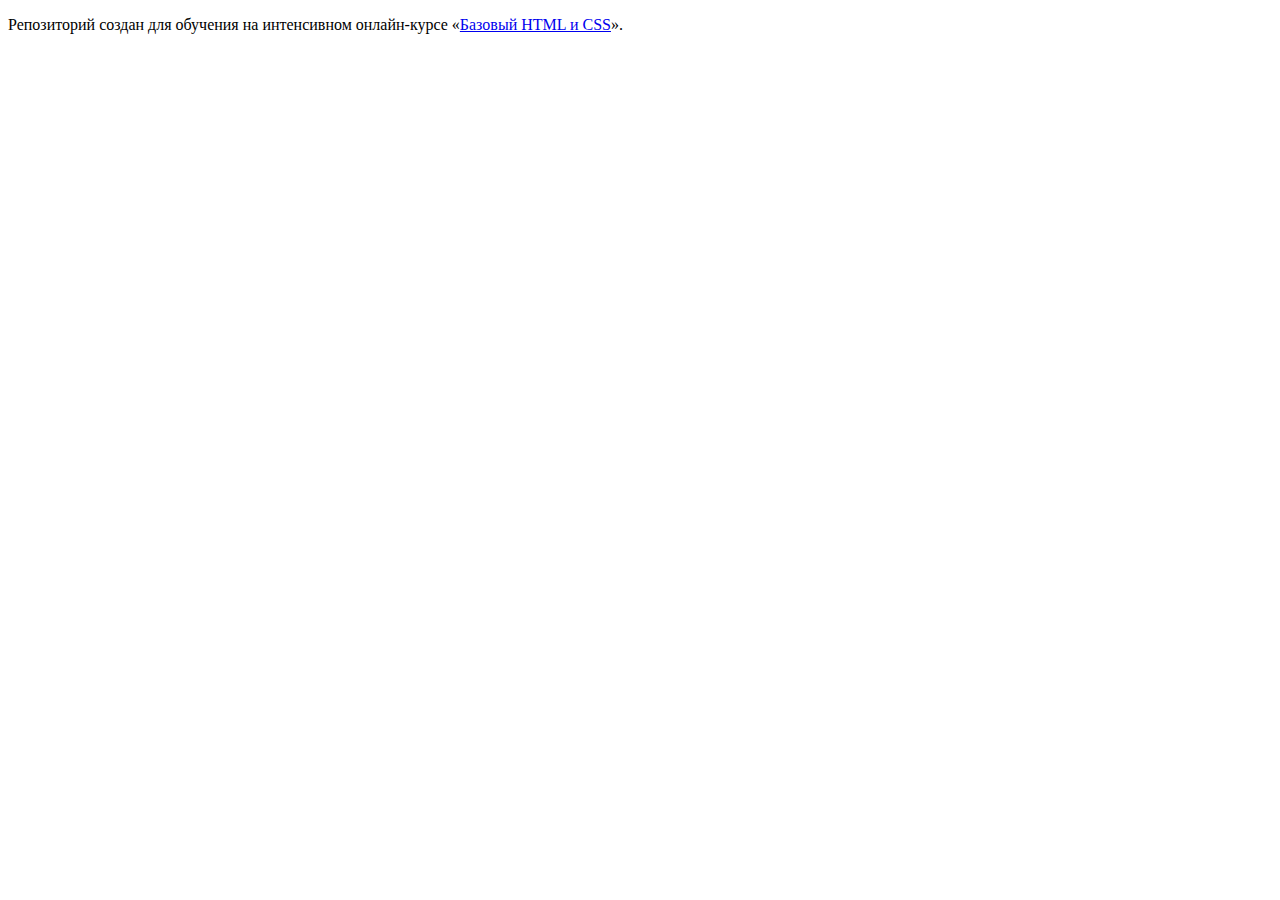
==== index.html @ aa2fd3ef ":hatching_chick:" ====
<!DOCTYPE html>
<html lang="ru">
  <head>
    <meta charset="utf-8">
    <title>HTML Academy: Глейси</title>
  </head>
  <body>

    <p>Репозиторий создан для обучения на интенсивном онлайн‑курсе «<a href="https://htmlacademy.ru/intensive/htmlcss">Базовый HTML и CSS</a>».</p>

  </body>
</html>
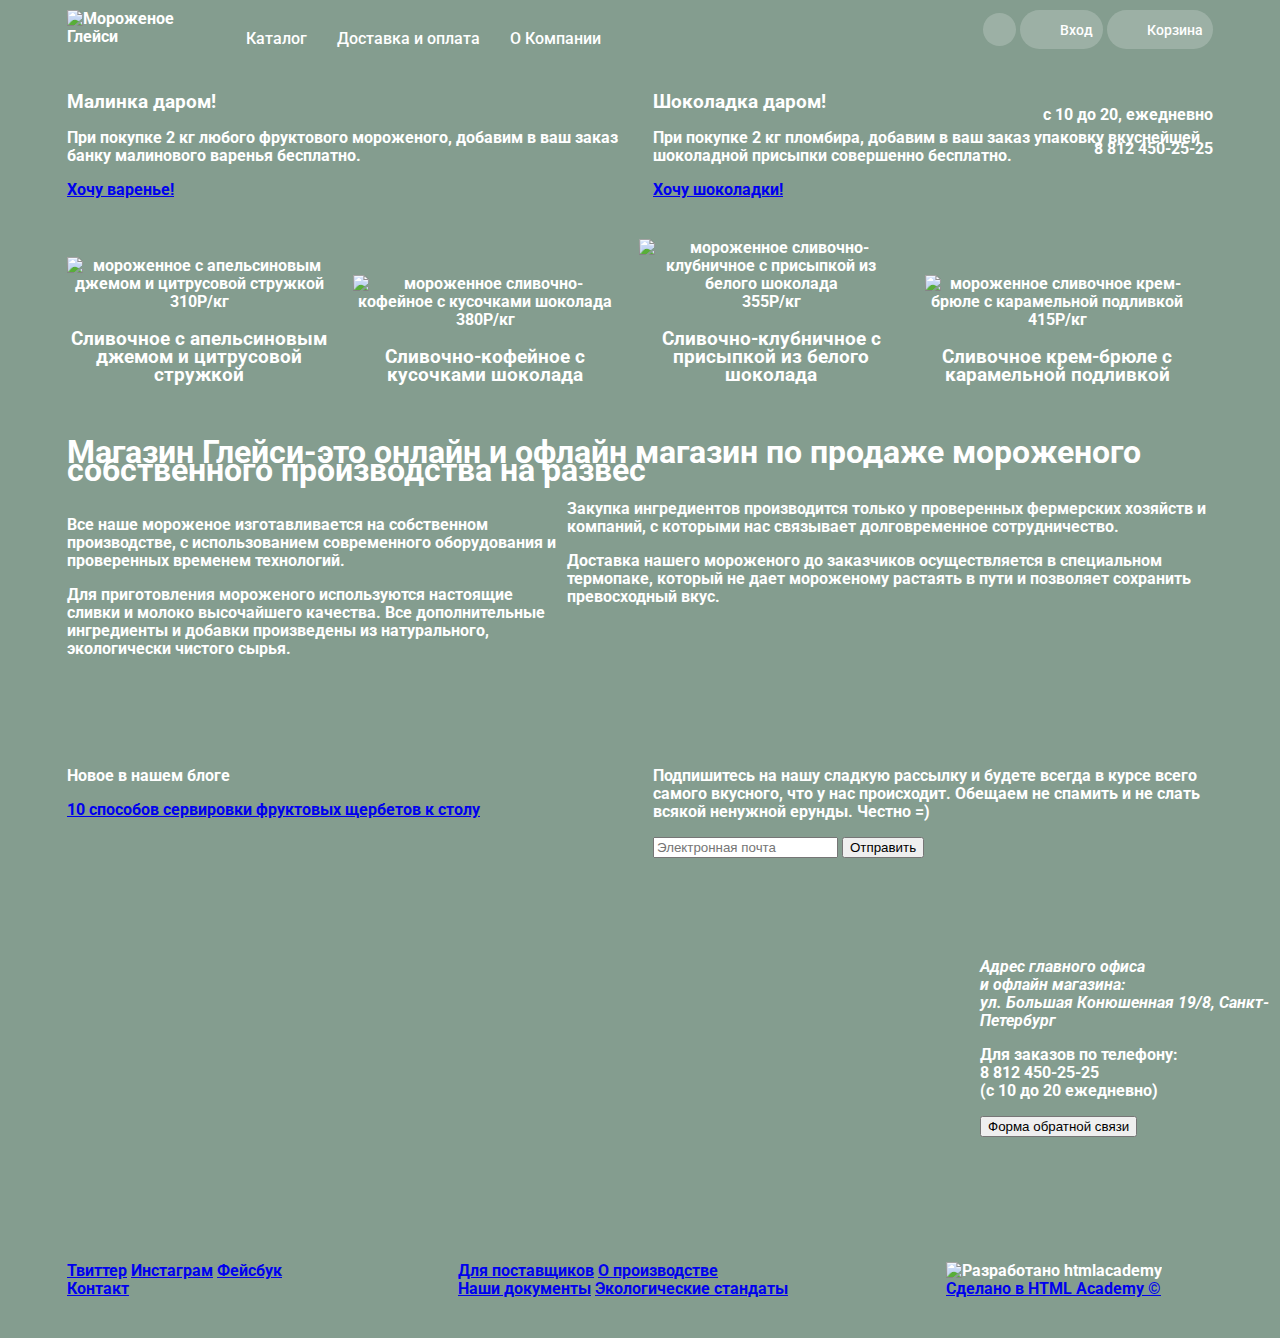
==== commit b7e796b2: "сетки" ====
--- a/index.html
+++ b/index.html
@@ -1,12 +1,170 @@
 <!DOCTYPE html>
-<html lang="ru">
-  <head>
-    <meta charset="utf-8">
-    <title>HTML Academy: Глейси</title>
-  </head>
-  <body>
-
-    <p>Репозиторий создан для обучения на интенсивном онлайн‑курсе «<a href="https://htmlacademy.ru/intensive/htmlcss">Базовый HTML и CSS</a>».</p>
-
-  </body>
-</html>
+<html>
+	<head>
+		<title>Глейси</title>
+		<meta charset="utf-8">
+		<link href="https://fonts.googleapis.com/css?family=Roboto:400,500,700&amp;subset=cyrillic" rel="stylesheet">
+		<link rel="stylesheet" type="text/css" href="css/normalize.css">
+		<link rel="stylesheet" type="text/css" href="css/style.css">
+	</head>
+	<body>
+<!-- Шапка сайта -->
+		<header class="main-header">
+			<div class="container clearfix">
+				<div class="left-column">
+					<img class="logo" src="img/logo.png" alt="Мороженое Глейси" width="154" height="64">
+					<nav class="main-navigation">
+						<ul>
+							<li><a href="#">Каталог</a></li>
+							<li><a href="#">Доставка и оплата</a></li>
+							<li><a href="#">О Компании</a></li>
+						</ul>				
+					</nav>
+				</div>
+				<div class="right-column">
+					<div class="header-search ">
+						<div class="icon-search">
+							<a href="header-link"></a>
+						</div>	
+					</div>
+					<div class="user-block">
+						<a class="header-link" href="#" class="">Вход</a>
+					</div>
+					<div class="header-backet">
+						<a class="header-link" href="#">Корзина</a>
+					</div>
+					<div class="header-contact">
+						<p>c 10 до 20, ежедневно</p>
+						<p>8 812 450-25-25</p>
+					</div>
+				</div>
+			</div>
+		</header>
+<!-- Слайдер-->
+		<div class="slider">
+		
+		</div>
+<!--Основное содержание  -->
+		<main class="main-content">
+			<div class="container">
+	<!-- Акции и предложения -->
+				<div class="stock clearfix">
+					<div class="stock-left">
+						<h3>Малинка даром!</h3>
+						<p>При покупке 2 кг любого фруктового мороженого, добавим в ваш заказ банку малинового варенья бесплатно.
+ </p>
+ 					<a href="#">Хочу варенье!</a>
+					</div>	
+					<div class="stock-right">
+						<h3>Шоколадка даром!</h3>
+						<p>При покупке 2 кг пломбира, добавим в ваш заказ упаковку вкуснейшей шоколадной присыпки совершенно бесплатно.
+ </p>
+ 					<a href="#">Хочу шоколадки!</a>
+					</div>
+				</div>
+	<!-- Товары -->
+				<section class="catalog clearfix">
+					<article class="item">
+						<figure >
+							<img src="img/ice-cream-item1.png" width="267" height="267" alt="мороженное с апельсиновым джемом и цитрусовой стружкой">
+						</figure>
+						<span>310Р/кг</span>	
+						<h3>Сливочное с апельсиновым джемом и цитрусовой стружкой</h3>
+					</article>
+					<article class="item">
+						<figure >
+							<img src="img/ice-cream-item2.png" width="267" height="267" alt="мороженное сливочно-кофейное с кусочками шоколада">
+						</figure>
+						<span>380Р/кг</span>	
+						<h3>Сливочно-кофейное с кусочками шоколада</h3>
+					</article>
+					<article class="item">
+						<figure >
+							<img src="img/ice-cream-item3.png" width="267" height="267" alt="мороженное сливочно-клубничное с присыпкой из белого шоколада">
+						</figure>
+						<span>355Р/кг</span>	
+						<h3>Сливочно-клубничное с присыпкой из белого шоколада</h3>
+					</article>
+					<article class="item">
+						<figure >
+							<img src="img/ice-cream-item4.png" width="267" height="267" alt="мороженное cливочное крем-брюле с карамельной подливкой">
+						</figure>
+						<span>415Р/кг</span>	
+						<h3>Сливочное крем-брюле с карамельной подливкой</h3>
+					</article>
+				</section>
+	<!-- Блок описания -->
+				<div class="title-about clearfix">
+					<h1>Магазин Глейси-это онлайн и офлайн магазин по продаже мороженого собственного производства на развес</h1>
+					<div class="about-left">
+						<div class="about-left-top">
+							<p>Все наше мороженое изготавливается на собственном производстве, с использованием современного оборудования и проверенных временем технологий.</p>
+						</div>
+						<div class="about-left-bottom"><p>Для приготовления мороженого используются настоящие сливки и молоко высочайшего качества. Все дополнительные ингредиенты и добавки произведены из натурального, экологически чистого сырья.</p>
+						</div>
+					</div>
+					<div class="about-right">
+						<div class="about-right-top">
+							<p>Закупка ингредиентов  производится только у проверенных фермерских хозяйств и компаний, с которыми нас связывает долговременное сотрудничество.</p>
+						</div>
+						<div class="about-fight-bottom">
+						<p>Доставка нашего мороженого до заказчиков осуществляется в специальном термопаке, который не дает мороженому растаять в пути и позволяет сохранить превосходный вкус.</p>
+						</div>
+					</div>
+				</div>	
+	<!-- Новости -->
+				<div class="blog-subscription clearfix">
+					<div class="blog">
+						<p>Новое в нашем блоге</p>
+						<a href="#">10 способов сервировки фруктовых щербетов к столу</a>
+					</div>
+		<!--Форма подписки-->
+					<form class="subscription" method="post">
+						<p>Подпишитесь на нашу сладкую рассылку и будете всегда в курсе всего самого вкусного, что у нас происходит. Обещаем не спамить и не слать всякой ненужной ерунды. Честно =) </p>
+						<input type="text" name="mail" placeholder="Электронная почта">
+						<button class="btn" type="submit">Отправить</button>
+					</form>
+				</div>
+			</div>
+		</main>
+<!--Карта  -->
+		<div class="maps">	
+		</div>
+<!-- Адресс и контактная форма -->
+		<div class="contact-form clearfix">
+			<div class="contact-form-adress">
+				<address>
+					Адрес главного офиса<br>
+					и офлайн магазина:<br>
+					ул. Большая Конюшенная 19/8, Санкт-Петербург
+				</address>
+				<p>Для заказов по телефону:<br>
+					8 812 450-25-25<br>
+					(с 10 до 20 ежедневно)<br>
+				</p>
+				<button class="btn-form" type="button">Форма обратной связи</button>
+			</div>
+		</div>
+<!-- Подвал -->
+		<footer class="main-footer">
+			<div class="container clearfix">
+				<div class="footer-social">
+					<a class="social-btn social-btn-tv" href="#">Твиттер</a>
+					<a class="social-btn social-btn-inst" href="#">Инстаграм</a>
+         			<a class="social-btn social-btn-fb" href="#">Фейсбук</a>
+          			<a class="social-btn social-btn-vk" href="#">Контакт</a>
+				</div>
+				<div class="menu-second">
+					<a href="#">Для поставщиков</a>
+					<a href="#">О производстве</a><br>
+					<a href="#">Наши документы</a>
+					<a href="#">Экологические стандаты</a>
+				</div>
+				<div class="footer-copyright">
+          			<img src="#" alt="Разработано htmlacademy" width="" height=""><br>
+          			<a class="" href="https://htmlacademy.ru">Сделано в HTML Academy &#169;</a>
+        		</div>
+			</div>
+		</footer>
+	</body>
+</html>--- a/css/style.css
+++ b/css/style.css
@@ -0,0 +1,243 @@
+
+body{
+	margin: 0;
+	min-width: 1200px;
+	font-family: "Roboto", "Arial", "Helvetica", sans-serif;
+	font-weight: 700;
+	font-size: 16px;
+	line-height: 18px;
+	color: #ffffff;
+	background: #849D8F;
+}
+
+.clearfix::after{
+	content: "";
+	display: table;
+	clear: both;
+}
+
+.main-header{
+	margin-top: 10px;
+}
+.main-navigation{
+	display: inline-block;
+	vertical-align: middle;
+}
+.main-navigation ul{
+	margin: 0;
+	padding: 0;
+	list-style:  none;
+	font-size: 0;
+}
+
+.main-navigation li{
+	font-weight: 500;
+	display: inline-block;
+	vertical-align: top;
+	margin-top: -6px;
+}
+
+.main-navigation a{
+	font-size: 16px;
+	display: block;
+	color: #ffffff;
+	text-decoration: none;
+	padding: 10px 15px;
+
+}
+
+.main-navigation a:hover{
+	color: #333333;
+	background: #F7F6F3;
+	border-radius: 20px;
+}
+
+.container{
+	width: 1146px;
+	margin: 0 auto;
+}
+.left-column{
+	width: 760px;	
+	float: left;
+}
+
+.right-column{
+	position: relative;
+	width: 267px;
+	float: right;
+	text-align: right;	
+}
+
+.logo{
+	display: inline-block;
+	margin-right: 6px;
+	vertical-align: middle;
+
+}
+.header-contact{
+	position: absolute;
+	top: 80px;
+	right: 0px;
+	z-index: 1;
+	
+}
+.icon-search{
+	width: 33px;
+	height: 33px;
+	border-radius: 50%;
+	background-color: rgba( 255, 255, 255, 0.2);
+	position: relative;
+}
+.icon-search >a::after{
+	content: '';
+	position: absolute;
+	width: 17px;
+	height: 17px;
+	background-image: url(../img/lupa.png) ;
+	background-repeat: no-repeat;
+	left: 8px;
+	top: 8px;
+}
+
+.header-link{
+	font-size: 14px;
+	font-weight: 500;
+	line-height: 16px;
+	color: #ffffff;
+	text-decoration: none;
+}
+.header-search{
+	display: inline-block;
+	vertical-align: middle;
+}
+.user-block{
+	display: inline-block;
+	vertical-align: middle;
+	padding: 11px 10px 10px 40px;
+    background-color: rgba(255, 255, 255, 0.2);
+    border-radius: 20px;
+    position: relative;
+}
+.user-block > a::after{
+	content: '';
+	position: absolute;
+	width: 21px;
+	height: 19px;
+	background-image: url(../img/enter.png);
+	background-repeat: no-repeat;
+	left: 12px;
+	top: 10px;
+
+}
+.header-backet{
+	display: inline-block;
+	vertical-align: middle;
+	padding: 11px 10px 10px 40px;
+    background-color: rgba(255, 255, 255, 0.2);
+    border-radius: 20px;
+    position: relative;
+}
+.header-backet >a::after{
+	content: '';
+	position: absolute;
+	width: 21px;
+	height: 20px;
+	background-image: url(../img/basket.png);
+	background-repeat: no-repeat;
+	left: 12px;
+	top: 10px;
+
+}
+
+.stock{
+	margin: 0 auto;
+	margin-bottom: 40px;
+}
+.stock-left{
+	width: 560px;
+	float: left;
+}
+.stock-right{
+	width: 560px;
+	float: right;
+}
+.catalog{
+	margin-bottom: 40px;
+	font-size: 0px;
+}
+.item{
+
+	font-size: 16px;
+	text-align: center;
+	width: 264px;
+	display: inline-block;
+	margin-right: 22px;
+}
+.item:last-child{
+	margin-right: 0px;
+}
+.item figure{
+	margin: 0;
+}
+.item img{
+	width: 100%;
+	height: auto;
+}
+.title-about{
+	height: 308px;
+}
+.about-left{
+	float: left;
+	width: 500px;
+}
+.about-fight{
+	float: right;
+	width: 500px;
+}
+.blog{
+	float: left;
+	width: 560px;
+	margin-right: 26px;
+}
+.subscription{
+	float: right;
+	width: 560px;
+}
+.contact-form-adress{
+	float: right;
+	width:300px ;
+	margin-top: 100px;
+}
+.main-footer{
+	margin-top: 65px;
+	padding-top: 60px;
+  	padding-bottom: 40px;
+}
+.footer-social{
+	width: 267px;
+	float: left;
+	margin-right: 24px;
+}
+.menu-second{
+	float: left;
+	width: 460px;
+	padding-left: 100px;
+}
+.footer-copyright{
+	float: right;
+	width: 267px;
+}
+/*каталожные стили*/
+.sorting-filter{
+	display: inline-block;
+}
+.priсe-filter{
+	display: inline-block;
+}
+.fat-filter{
+	display: inline-block;
+}
+.page-nav{
+	float: right;
+}
+
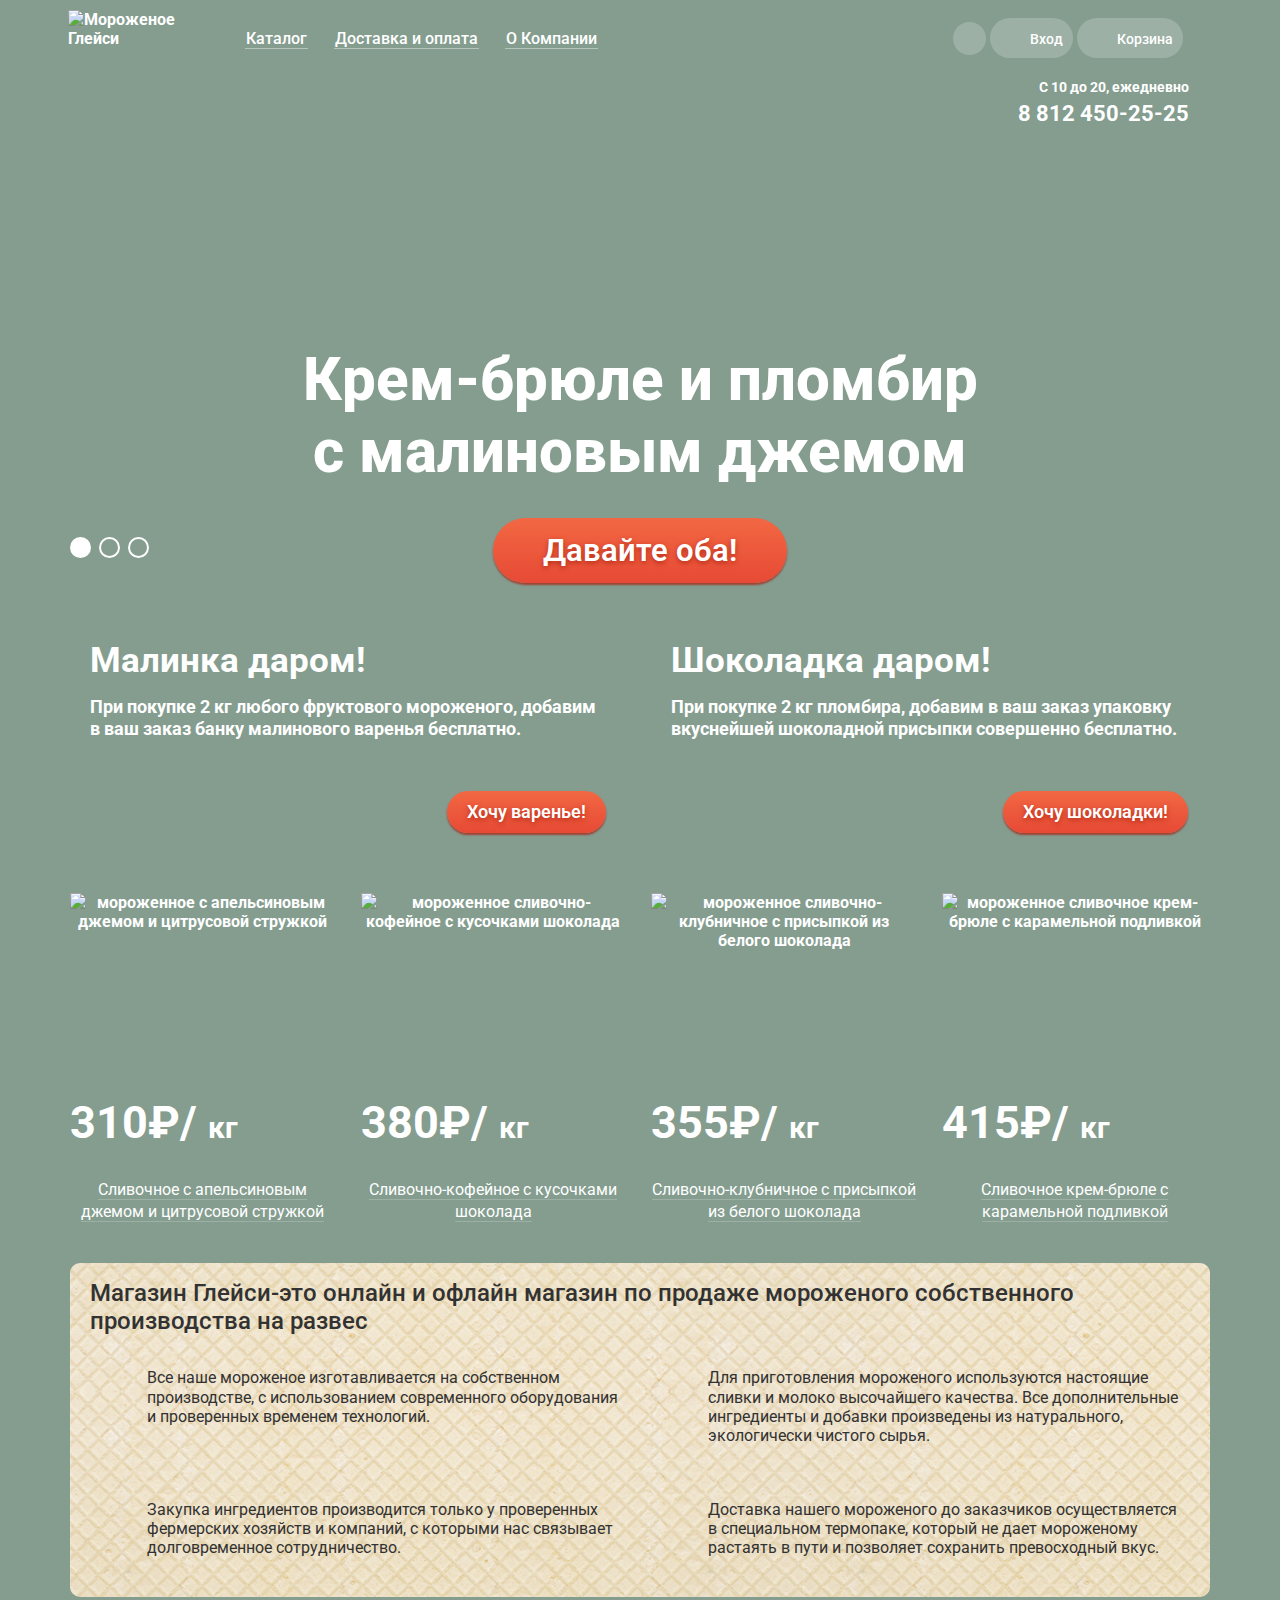
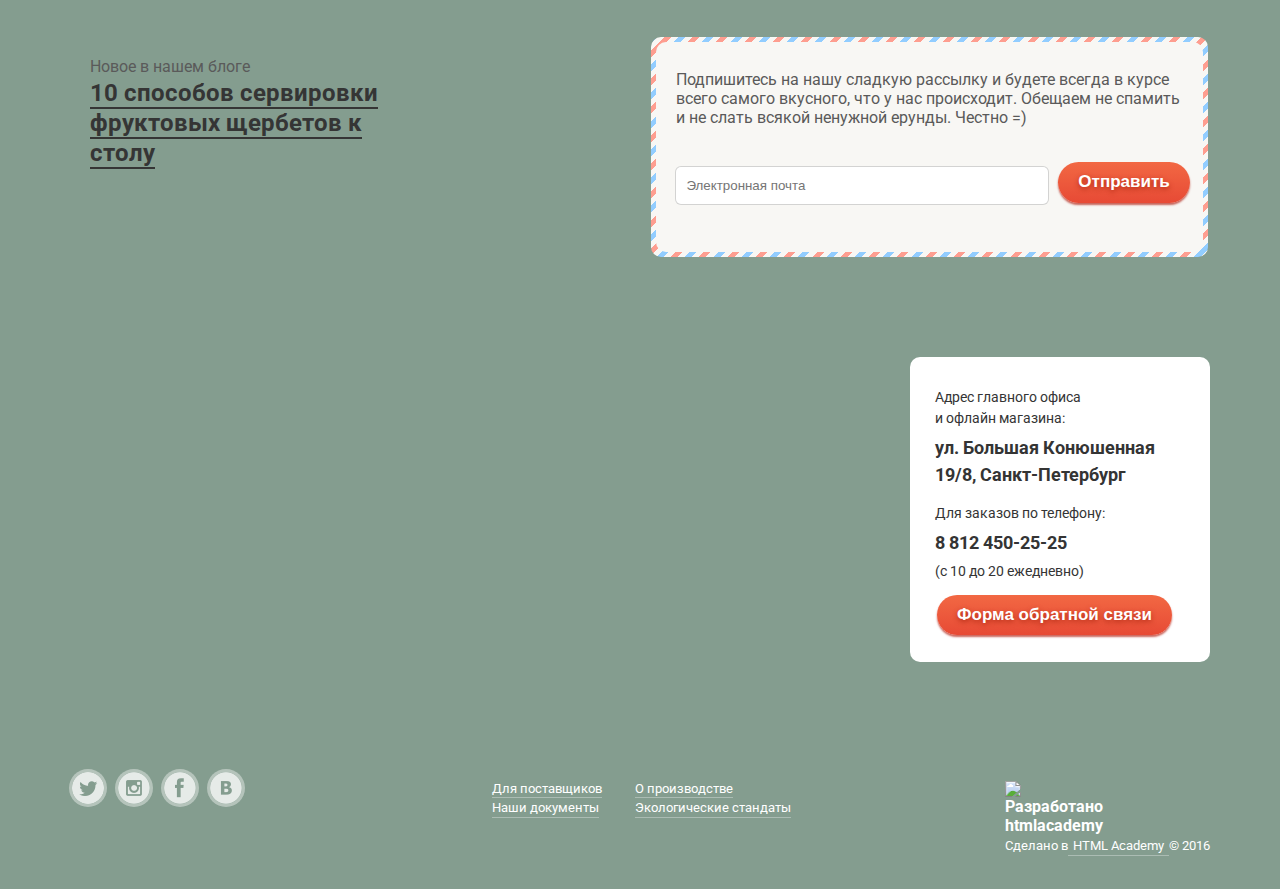
==== commit baf5d88e: "Проверка" ====
--- a/index.html
+++ b/index.html
@@ -1,5 +1,5 @@
 <!DOCTYPE html>
-<html>
+<html lang="ru">
 	<head>
 		<title>Глейси</title>
 		<meta charset="utf-8">
@@ -8,163 +8,233 @@
 		<link rel="stylesheet" type="text/css" href="css/style.css">
 	</head>
 	<body>
+	<input type="radio" id="btn-1" name="toggle" checked>
+    <input type="radio" id="btn-2" name="toggle">
+    <input type="radio" id="btn-3" name="toggle">
 <!-- Шапка сайта -->
-		<header class="main-header">
-			<div class="container clearfix">
-				<div class="left-column">
-					<img class="logo" src="img/logo.png" alt="Мороженое Глейси" width="154" height="64">
-					<nav class="main-navigation">
-						<ul>
-							<li><a href="#">Каталог</a></li>
-							<li><a href="#">Доставка и оплата</a></li>
-							<li><a href="#">О Компании</a></li>
-						</ul>				
-					</nav>
-				</div>
-				<div class="right-column">
-					<div class="header-search ">
-						<div class="icon-search">
-							<a href="header-link"></a>
-						</div>	
-					</div>
-					<div class="user-block">
-						<a class="header-link" href="#" class="">Вход</a>
-					</div>
-					<div class="header-backet">
-						<a class="header-link" href="#">Корзина</a>
-					</div>
-					<div class="header-contact">
-						<p>c 10 до 20, ежедневно</p>
-						<p>8 812 450-25-25</p>
-					</div>
-				</div>
-			</div>
-		</header>
-<!-- Слайдер-->
-		<div class="slider">
-		
+	<div class="site-wrapper">
+		<div class="content-wrapper">
+			<header class="main-header clearfix">
+					<div class="left-column">
+						<img class="logo" src="img/logo.png" alt="Мороженое Глейси" width="154" height="64">
+						<nav class="main-navigation">
+							<ul>
+								<li>
+									<a href="#">Каталог</a>
+									<ul class="sub-menu">
+										<li class="sub-menu-item">
+											<a href="">Новинки</a>
+										</li>
+										<li>
+											<a href="">Сливочное</a>
+										</li>
+										<li>
+											<a href="">Щербеты</a>
+										</li>
+										<li>
+											<a href="">Фруктовый лед</a>
+										</li>
+										<li>
+											<a href="">Мелорин</a>
+										</li>
+									</ul>
+								</li>
+								<li><a href="#">Доставка и оплата</a></li>
+								<li><a href="#">О Компании</a></li>
+							</ul>
+						</nav>
+					</div>
+					<div class="right-column">
+						<div class="header-search ">
+							<div class="icon-search">
+								<a class="header-link" href=""></a>
+							</div>
+						</div>
+						<div class="user-block">
+							<a class="header-link" href="#">Вход</a>
+						</div>
+						<div class="header-backet">
+							<a class="header-link" href="#">Корзина</a>
+						</div>
+						<div class="header-contact">
+							<p>C 10 до 20, ежедневно</p>
+							<p>8 812 450-25-25</p>
+						</div>
+					</div>
+			</header>
+	<!-- Слайдер-->
+			<div class="slider">
+				<div class="slide" id="slide1">
+					<div class="slide-title">Крем-брюле и пломбир с малиновым джемом</div>
+					<a class="slide-btn" href="#">Давайте оба!</a>
+				</div>
+				<div class="slide" id="slide2">
+					<div class="slide-title">Шоколадный пломбир и лимонный сорбет</div>
+					<a class="slide-btn" href="#">Давайте оба!</a>
+				</div>
+				<div class="slide" id="slide3">
+					<div class="slide-title">Пломбир с помадкой и клубничный щербет</div>
+					<a class="slide-btn" href="#">Давайте оба!</a>
+				</div>
+				<div class="slider-controls">
+	            <label for="btn-1"></label>
+	            <label for="btn-2"></label>
+	            <label for="btn-3"></label>
+	          </div>
+			</div>
+	<!--Основное содержание  -->
+			<main class="main-content">
+					<div class="stock">
+						<div class="stock-left">
+							<h3>Малинка даром!</h3>
+							<p>При покупке 2 кг любого фруктового мороженого, добавим в ваш заказ банку малинового варенья бесплатно.
+	 </p>
+	 					<a class="btn" href="#">Хочу варенье!</a>
+						</div>
+						<div class="stock-right">
+							<h3>Шоколадка даром!</h3>
+							<p>При покупке 2 кг пломбира, добавим в ваш заказ упаковку вкуснейшей шоколадной присыпки совершенно бесплатно.
+	 </p>
+	 					<a class="btn" href="#">Хочу шоколадки!</a>
+						</div>
+					</div>
+	<!-- Товары -->
+					<section class="catalog">
+						<article class="item">
+							<figure class="item-hit" >
+								<img src="img/ice-cream-item1.png" width="267" height="267" alt="мороженное с апельсиновым джемом и цитрусовой стружкой">
+							</figure>
+							<span class="catalog-price">310₽/
+								<span>кг</span>
+							</span>
+							<a class="catalog-title">Сливочное с апельсиновым джемом и цитрусовой стружкой</a>
+						</article>
+						<article class="item">
+							<figure class="item-hit"  >
+								<img src="img/ice-cream-item2.png" width="267" height="267" alt="мороженное сливочно-кофейное с кусочками шоколада">
+							</figure>
+							<span  class="catalog-price">380₽/
+								<span>кг</span>
+							</span>
+							<a class="catalog-title">Сливочно-кофейное с кусочками шоколада</a>
+						</article>
+						<article class="item">
+							<figure class="item-hit" >
+								<img src="img/ice-cream-item3.png" width="267" height="267" alt="мороженное сливочно-клубничное с присыпкой из белого шоколада">
+							</figure>
+							<span  class="catalog-price">355₽/
+								<span>кг</span>
+							</span>
+							<a class="catalog-title">Сливочно-клубничное с присыпкой из белого шоколада</a>
+						</article>
+						<article class="item">
+							<figure class="item-hit">
+								<img src="img/ice-cream-item4.png" width="267" height="267" alt="мороженное cливочное крем-брюле с карамельной подливкой">
+							</figure>
+							<span  class="catalog-price">415₽/
+								<span>кг</span>
+							</span>
+							<a class="catalog-title">Сливочное крем-брюле с карамельной подливкой</a>
+						</article>
+					</section>
+	<!-- Блок описания -->
+					<div class="title-about">
+						<h1>Магазин Глейси-это онлайн и офлайн магазин по продаже мороженого собственного производства на развес</h1>
+							<div class="about-left-top box ">
+								<p>Все наше мороженое изготавливается на собственном производстве, с использованием современного оборудования и проверенных временем технологий.</p>
+							</div>
+							<div class="about-left-bottom box">
+								<p>Для приготовления мороженого используются настоящие сливки и молоко высочайшего качества. Все дополнительные ингредиенты и добавки произведены из натурального, экологически чистого сырья.</p>
+							</div>
+							<div class="about-right-top box">
+								<p>Закупка ингредиентов  производится только у проверенных фермерских хозяйств и компаний, с которыми нас связывает долговременное сотрудничество.</p>
+							</div>
+							<div class="about-right-bottom box">
+								<p>Доставка нашего мороженого до заказчиков осуществляется в специальном термопаке, который не дает мороженому растаять в пути и позволяет сохранить превосходный вкус.</p>
+							</div>
+					</div>
+	<!-- Новости -->
+					<div class="blog-subscription">
+						<div class="block-n-d blog">
+							<p class="text-news">Новое в нашем блоге</p>
+							<div class="link-news">
+								<span >
+									<a href="#">10 способов сервировки фруктовых щербетов к столу</a>
+								</span>
+							</div>
+						</div>
+	<!--Форма подписки-->
+						<div class="block-n-d subscription">
+							<div class="block-white">
+								<p class="block-white-text">Подпишитесь на нашу сладкую рассылку и будете всегда в курсе всего самого вкусного, что у нас происходит. Обещаем не спамить и не слать всякой ненужной ерунды. Честно =) </p>
+								<form class="email-block" action="#" method="post">
+									<div class="subscription-block">
+										<input class="email-filed" id="subscription" type="text" name="mail" placeholder="Электронная почта">
+										<label class="email-label" for="subscription">Электронная почта</label>
+									</div>
+									<button class="btn" type="submit">Отправить</button>
+								</form>
+							</div>
+						</div>
+					</div>
+			</main>
 		</div>
-<!--Основное содержание  -->
-		<main class="main-content">
-			<div class="container">
-	<!-- Акции и предложения -->
-				<div class="stock clearfix">
-					<div class="stock-left">
-						<h3>Малинка даром!</h3>
-						<p>При покупке 2 кг любого фруктового мороженого, добавим в ваш заказ банку малинового варенья бесплатно.
- </p>
- 					<a href="#">Хочу варенье!</a>
-					</div>	
-					<div class="stock-right">
-						<h3>Шоколадка даром!</h3>
-						<p>При покупке 2 кг пломбира, добавим в ваш заказ упаковку вкуснейшей шоколадной присыпки совершенно бесплатно.
- </p>
- 					<a href="#">Хочу шоколадки!</a>
-					</div>
-				</div>
-	<!-- Товары -->
-				<section class="catalog clearfix">
-					<article class="item">
-						<figure >
-							<img src="img/ice-cream-item1.png" width="267" height="267" alt="мороженное с апельсиновым джемом и цитрусовой стружкой">
-						</figure>
-						<span>310Р/кг</span>	
-						<h3>Сливочное с апельсиновым джемом и цитрусовой стружкой</h3>
-					</article>
-					<article class="item">
-						<figure >
-							<img src="img/ice-cream-item2.png" width="267" height="267" alt="мороженное сливочно-кофейное с кусочками шоколада">
-						</figure>
-						<span>380Р/кг</span>	
-						<h3>Сливочно-кофейное с кусочками шоколада</h3>
-					</article>
-					<article class="item">
-						<figure >
-							<img src="img/ice-cream-item3.png" width="267" height="267" alt="мороженное сливочно-клубничное с присыпкой из белого шоколада">
-						</figure>
-						<span>355Р/кг</span>	
-						<h3>Сливочно-клубничное с присыпкой из белого шоколада</h3>
-					</article>
-					<article class="item">
-						<figure >
-							<img src="img/ice-cream-item4.png" width="267" height="267" alt="мороженное cливочное крем-брюле с карамельной подливкой">
-						</figure>
-						<span>415Р/кг</span>	
-						<h3>Сливочное крем-брюле с карамельной подливкой</h3>
-					</article>
-				</section>
-	<!-- Блок описания -->
-				<div class="title-about clearfix">
-					<h1>Магазин Глейси-это онлайн и офлайн магазин по продаже мороженого собственного производства на развес</h1>
-					<div class="about-left">
-						<div class="about-left-top">
-							<p>Все наше мороженое изготавливается на собственном производстве, с использованием современного оборудования и проверенных временем технологий.</p>
-						</div>
-						<div class="about-left-bottom"><p>Для приготовления мороженого используются настоящие сливки и молоко высочайшего качества. Все дополнительные ингредиенты и добавки произведены из натурального, экологически чистого сырья.</p>
-						</div>
-					</div>
-					<div class="about-right">
-						<div class="about-right-top">
-							<p>Закупка ингредиентов  производится только у проверенных фермерских хозяйств и компаний, с которыми нас связывает долговременное сотрудничество.</p>
-						</div>
-						<div class="about-fight-bottom">
-						<p>Доставка нашего мороженого до заказчиков осуществляется в специальном термопаке, который не дает мороженому растаять в пути и позволяет сохранить превосходный вкус.</p>
-						</div>
-					</div>
-				</div>	
-	<!-- Новости -->
-				<div class="blog-subscription clearfix">
-					<div class="blog">
-						<p>Новое в нашем блоге</p>
-						<a href="#">10 способов сервировки фруктовых щербетов к столу</a>
-					</div>
-		<!--Форма подписки-->
-					<form class="subscription" method="post">
-						<p>Подпишитесь на нашу сладкую рассылку и будете всегда в курсе всего самого вкусного, что у нас происходит. Обещаем не спамить и не слать всякой ненужной ерунды. Честно =) </p>
-						<input type="text" name="mail" placeholder="Электронная почта">
-						<button class="btn" type="submit">Отправить</button>
-					</form>
-				</div>
-			</div>
-		</main>
 <!--Карта  -->
-		<div class="maps">	
+		<div class="maps-wrapper clearfix">
+			<div class="map">
+				<div id="yandex-map"></div>
+			</div>
 		</div>
 <!-- Адресс и контактная форма -->
-		<div class="contact-form clearfix">
-			<div class="contact-form-adress">
-				<address>
-					Адрес главного офиса<br>
-					и офлайн магазина:<br>
-					ул. Большая Конюшенная 19/8, Санкт-Петербург
-				</address>
-				<p>Для заказов по телефону:<br>
-					8 812 450-25-25<br>
-					(с 10 до 20 ежедневно)<br>
-				</p>
-				<button class="btn-form" type="button">Форма обратной связи</button>
+		<div class="content-wrapper">
+			<div class="contact-form clearfix">
+				<div class="contact-form-adress">
+						<p>Адрес главного офиса<br>
+							и офлайн магазина:<br>
+							<span>ул. Большая Конюшенная 19/8, Санкт-Петербург</span>
+						</p>
+					<p>Для заказов по телефону:<br>
+						<span>8 812 450-25-25</span>
+						(с 10 до 20 ежедневно)
+					</p>
+					<button class="btn form-btn" type="button">Форма обратной связи</button>
+				</div>
 			</div>
 		</div>
 <!-- Подвал -->
-		<footer class="main-footer">
-			<div class="container clearfix">
+		<footer class="main-footer clearfix">
+			<div class="content-wrapper clearfix">
 				<div class="footer-social">
-					<a class="social-btn social-btn-tv" href="#">Твиттер</a>
-					<a class="social-btn social-btn-inst" href="#">Инстаграм</a>
-         			<a class="social-btn social-btn-fb" href="#">Фейсбук</a>
-          			<a class="social-btn social-btn-vk" href="#">Контакт</a>
-				</div>
-				<div class="menu-second">
-					<a href="#">Для поставщиков</a>
-					<a href="#">О производстве</a><br>
-					<a href="#">Наши документы</a>
-					<a href="#">Экологические стандаты</a>
+					<a class="social-btn social-btn-tv" href="#"></a>
+					<a class="social-btn social-btn-inst" href="#"></a>
+         			<a class="social-btn social-btn-fb" href="#"></a>
+          			<a class="social-btn social-btn-vk" href="#"></a>
+				</div>
+				<div class="menu-second clearfix">
+					<div class="menu-second-center1">
+						<div class="center">
+							<a class="heart" href="#">Для поставщиков</a>
+						</div>
+						<div class="center">
+							<a href="#">Наши документы</a>
+						</div>
+					</div>
+					<div class="menu-second-center2">
+						<div class="center">
+							<a href="#">О производстве</a>
+						</div>
+						<div class="center">
+							<a href="#">Экологические стандаты</a>
+						</div>
+					</div>
 				</div>
 				<div class="footer-copyright">
-          			<img src="#" alt="Разработано htmlacademy" width="" height=""><br>
-          			<a class="" href="https://htmlacademy.ru">Сделано в HTML Academy &#169;</a>
+          			<img src="img/html-academy.png" alt="Разработано htmlacademy" width="108" height="38">
+          			<span>Сделано в<a class="" href="https://htmlacademy.ru"> HTML Academy </a>&#169; 2016</span>
         		</div>
 			</div>
 		</footer>
+	</div>
+	<script type="text/javascript" charset="utf-8" async src="https://api-maps.yandex.ru/services/constructor/1.0/js/?sid=ZRyIMFLxziNODfjjjy3DTkNcJqNhhyDD&amp;width=100%25&amp;height=430&amp;lang=ru_RU&amp;sourceType=constructor&amp;scroll=true&amp;id=yandex-map"></script>	
 	</body>
-</html>+</html>
--- a/css/style.css
+++ b/css/style.css
@@ -1,243 +1,1019 @@
 
 body{
-	margin: 0;
-	min-width: 1200px;
-	font-family: "Roboto", "Arial", "Helvetica", sans-serif;
-	font-weight: 700;
-	font-size: 16px;
-	line-height: 18px;
-	color: #ffffff;
-	background: #849D8F;
+  margin: 0;
+  font-family: "Roboto", "Arial", "Helvetica", sans-serif;
+  font-weight: 700;
+  font-size: 16px;
+  line-height: 1.2;
+  color: #ffffff;
+  background-color: #849d8f;
+}
+
+body > input[type="radio"] {
+  display: none;
+}
+
+img {
+    max-width: 100%;
+    height: auto;
+    display: block;
+}
+
+.site-wrapper{
+  min-width: 1180px;
+  background-color: #849d8f;
+  background-image: url("../img/ice-cream-main.png");
+  background-repeat: no-repeat;
+  background-position: top center;
+  transition: background-image 0.5s ease, background-color 0.5s ease;
+}
+
+.content-wrapper{
+  width: 1140px;
+  margin: 0 auto;
+  padding: 0 20px;
+}
+
+.site-wrapper::before,
+.site-wrapper::after {
+  content: "";
+  visibility: hidden;
+}
+
+.site-wrapper::before {
+  background-image: url("../img/ice-cream-main2.png");
+}
+
+.site-wrapper::after {
+  background-image: url("../img/ice-cream-main3.png");
+}
+
+.slider {
+  position: relative;
+  padding-top: 270px;
+  text-align: center;
+  color: #ffffff;
+  margin-bottom: 40px;
+}
+
+.slide {
+  display: none;
+}
+
+.slide-title {
+  width: 700px;
+  margin: 0 auto;
+  margin-bottom: 30px;
+  font-weight: 800;
+  font-size: 60px;
+}
+
+.slide-btn {
+  display: inline-block;
+  padding: 12px 50px;
+  font-weight: 600;
+  font-size: 31px;
+  line-height: 41px;
+  vertical-align: top;
+  color: #ffffff;
+  text-decoration: none;
+  text-shadow: 0 2px 5px rgba(160, 32, 11, 0.76);
+  background: #f26843;
+  background: -moz-linear-gradient(top, #f26843 0%, #e74a35 100%);
+  background: -webkit-linear-gradient(top, #f26843 0%, #e74a35 100%);
+  background:linear-gradient(to bottom, #f26843 0%, #e74a35 100%);
+  border-radius: 100px;
+  box-shadow: 0 2px 2px rgba(172, 16, 0, 0.64);
+}
+
+.slide-btn:hover {
+  background: -moz-linear-gradient(top, #f58669 0%, #ec6f5e 100%);
+  background: -webkit-linear-gradient(top, #f58669 0%, #ec6f5e 100%);
+  background: linear-gradient(to bottom, #f58669 0%, #ec6f5e 100%);
+  box-shadow: 0 2px 2px rgba(172, 16, 0, 1);
+}
+
+.slide-btn:active {
+  background: -moz-linear-gradient(top, #d84732 0%, #e1613e 100%);
+  background: -webkit-linear-gradient(top, #d84732 0%, #e1613e 100%);
+  background: linear-gradient(to bottom, #d84732 0%, #e1613e 100%);
+  box-shadow: inset 0 2px 2px rgba(172, 16, 0, 1);
+}
+
+.slider-controls {
+  position: absolute;
+  bottom: 25px;
+  left: 0;
+  z-index: 20;
+  font-size: 0;
+}
+
+.slider-controls label {
+  display: inline-block;
+  width: 17px;
+  height: 17px;
+  margin-right: 8px;
+  vertical-align: top;
+  background-color: transparent;
+  border: 2px solid #ffffff;
+  border-radius: 50%;
+  cursor: pointer;
+}
+
+.slider-controls label:hover{
+  background-color: rgba( 255, 255, 255, 0.2);
+  cursor: pointer;
+}
+
+#btn-1:checked ~ .site-wrapper #slide1,
+#btn-2:checked ~ .site-wrapper #slide2,
+#btn-3:checked ~ .site-wrapper #slide3 {
+  display: block;
+}
+
+#btn-1:checked ~ .site-wrapper {
+  background-color: #849d8f;
+  background-image: url("../img/ice-cream-main.png");
+}
+
+#btn-2:checked ~ .site-wrapper {
+  background-color: #8996a6;
+  background-image: url("../img/ice-cream-main2.png");
+}
+
+#btn-3:checked ~ .site-wrapper {
+  background-color: #9d8b84;
+  background-image: url("../img/ice-cream-main3.png");
+}
+
+#btn-1:checked ~ .site-wrapper label[for="btn-1"],
+#btn-2:checked ~ .site-wrapper label[for="btn-2"],
+#btn-3:checked ~ .site-wrapper label[for="btn-3"] {
+  background-color: #ffffff;
 }
 
 .clearfix::after{
-	content: "";
-	display: table;
-	clear: both;
+  content: "";
+  display: table;
+  clear: both;
 }
 
 .main-header{
-	margin-top: 10px;
-}
+  padding-top: 10px;
+}
+
 .main-navigation{
-	display: inline-block;
-	vertical-align: middle;
-}
+  display: inline-block;
+  vertical-align: middle;
+}
+
 .main-navigation ul{
-	margin: 0;
-	padding: 0;
-	list-style:  none;
-	font-size: 0;
-}
-
-.main-navigation li{
-	font-weight: 500;
-	display: inline-block;
-	vertical-align: top;
-	margin-top: -6px;
+  margin: 0;
+  padding: 0;
+  list-style:  none;
+  font-size: 0;
+}
+
+.main-navigation> ul > li{
+  position: relative;
+  font-weight: 500;
+  display: inline-block;
+  vertical-align: top;
+  margin-top: -6px;
+}
+
+.sub-menu{
+  position: absolute;
+  z-index: 10px;
+  top: 45px;
+  display: none;
+  background: #f8f7f4;
+  border-radius: 10px;
+  box-shadow: 0 20px 20px 0 rgba(0,0,0,0.4);
+  
+}
+
+.sub-menu li a{
+  color: #343434;
+  font-size: 14px;
+  font-weight: 400;
+  display: block;
+  margin: 0;
+  border-radius: 0px;
+  padding-left: 20px;
+  line-height: 1;
+}
+
+.sub-menu-item{
+  width: 144px;
+  display: inline-block;
+  vertical-align: middle;
+}
+.sub-menu-item a:hover{
+  background: #fbded7;
+}
+
+
+.main-navigation li:hover .sub-menu{
+  display: block;
 }
 
 .main-navigation a{
-	font-size: 16px;
-	display: block;
-	color: #ffffff;
-	text-decoration: none;
-	padding: 10px 15px;
+  position: relative;
+  font-size: 16px;
+  display: block;
+  color: #ffffff;
+  text-decoration: none;
+  padding: 10px 14px;
 
 }
 
 .main-navigation a:hover{
-	color: #333333;
-	background: #F7F6F3;
-	border-radius: 20px;
+  color: #333333;
+  background: #F7F6F3;
+  border-radius: 20px;
+}
+
+.main-navigation a:active{
+  color: #333333;
+  background: #f7f6f3;
+  box-shadow: inset 0 2px 2px 1px #888888;
+}
+
+
+.main-navigation a::before{
+  content: "";
+  position: absolute;
+  height: 1px;
+  left: 13px;
+  right: 13px;
+  top: 29px;
+  background-color: rgba(255,255,255,0.4);
+}
+
+.main-navigation a:hover::before{
+  display: none;
 }
 
 .container{
-	width: 1146px;
-	margin: 0 auto;
-}
+  margin: 0 auto;
+  min-width: 900px;
+  max-width: 1200px;
+  padding: 0 27px;
+}
+
 .left-column{
-	width: 760px;	
-	float: left;
+  width: 760px;
+  float: left;
 }
 
 .right-column{
-	position: relative;
-	width: 267px;
-	float: right;
-	text-align: right;	
+  display: inline-block;
+  position: relative;
+  top: 8px;
+  left: -27px;
+  width: 267px;
+  float: right;
+  text-align: right;
+  vertical-align: middle;
 }
 
 .logo{
-	display: inline-block;
-	margin-right: 6px;
-	vertical-align: middle;
-
-}
+  display: inline-block;
+  margin-right: 6px;
+  margin-left: -2px;
+  vertical-align: middle;
+
+}
+
 .header-contact{
-	position: absolute;
-	top: 80px;
-	right: 0px;
-	z-index: 1;
-	
-}
+  position: absolute;
+  top: 56px;
+  right: -6px;
+  z-index: 1;
+
+}
+
 .icon-search{
-	width: 33px;
-	height: 33px;
-	border-radius: 50%;
-	background-color: rgba( 255, 255, 255, 0.2);
-	position: relative;
-}
+  width: 33px;
+  height: 33px;
+  border-radius: 50%;
+  background-color: rgba( 255, 255, 255, 0.2);
+  position: relative;
+}
+
 .icon-search >a::after{
-	content: '';
-	position: absolute;
-	width: 17px;
-	height: 17px;
-	background-image: url(../img/lupa.png) ;
-	background-repeat: no-repeat;
-	left: 8px;
-	top: 8px;
+  content: '';
+  position: absolute;
+  width: 17px;
+  height: 17px;
+  background-image: url(../img/lupa.png) ;
+  background-repeat: no-repeat;
+  left: 8px;
+  top: 8px;
 }
 
 .header-link{
-	font-size: 14px;
-	font-weight: 500;
-	line-height: 16px;
-	color: #ffffff;
-	text-decoration: none;
-}
+  font-size: 14px;
+  font-weight: 500;
+  line-height: 16px;
+  color: #ffffff;
+  text-decoration: none;
+}
+
 .header-search{
-	display: inline-block;
-	vertical-align: middle;
-}
+  display: inline-block;
+  vertical-align: middle;
+}
+
 .user-block{
-	display: inline-block;
-	vertical-align: middle;
-	padding: 11px 10px 10px 40px;
-    background-color: rgba(255, 255, 255, 0.2);
-    border-radius: 20px;
+  display: inline-block;
+  vertical-align: middle;
+  padding: 11px 10px 10px 40px;
+  background-color: rgba(255, 255, 255, 0.2);
+  border-radius: 20px;
+  position: relative;
+}
+
+.user-block > a::after{
+  content: '';
+  position: absolute;
+  width: 21px;
+  height: 19px;
+  background-image: url(../img/enter.png);
+  background-repeat: no-repeat;
+  left: 12px;
+  top: 10px;
+
+}
+
+.user-block:hover{
+  background-color: #f8f7f4;
+}
+
+.user-block a:hover{
+  color: #373737;
+}
+
+.header-backet{
+  display: inline-block;
+  vertical-align: middle;
+  padding: 11px 10px 10px 40px;
+  background-color: rgba(255, 255, 255, 0.2);
+  border-radius: 20px;
+  position: relative;
+}
+
+.header-backet >a::after{
+  content: '';
+  position: absolute;
+  width: 21px;
+  height: 20px;
+  background-image: url(../img/basket.png);
+  background-repeat: no-repeat;
+  left: 12px;
+  top: 10px;
+
+}
+
+.header-contact p{
+  margin: 5px 0;
+  font-size: 14px;
+}
+
+.header-contact p:last-child{
+  font-size: 22px;
+  font-weight: 700;
+}
+
+.stock{
+    margin: 40px 0;
+    font-size: 0;
+    padding: 0;
+}
+
+.stock-left{
+  position: relative;
+  display: inline-block;
+  vertical-align: top;
+  width: 48.8%;
+  margin-right: 2.2%;
+  padding: 20px 20px 70px;
+  min-height: 230px;
+  font-size: 0;
+  background: url(../img/malina.jpg) no-repeat 100% 100%;
+  background-position: center center;
+  border-radius: 10px;
+  box-sizing: border-box;
+}
+
+.stock-right{
+  position: relative;
+  display: inline-block;
+  vertical-align: top;
+  width: 48.8%;
+  padding: 20px 20px 70px;
+  min-height: 230px;
+  font-size: 0;
+  background: url(../img/shocalate.jpg) no-repeat 100% 100%;
+  background-position: center center;
+  background-size: cover;
+  border-radius: 10px;
+  box-sizing: border-box;
+}
+
+.stock h3{
+    font-size: 35px;
+    line-height: 35px;
+    margin: 0;
+    margin-bottom: 18px;
+}
+
+.stock p{
+    font-size: 18px;
+    margin: 0;
+    margin-bottom: 5px;
+}
+
+.btn{
+  display: inline-block;
+  font-weight: 600;
+  line-height: 1.2;
+  vertical-align: top;
+  color: #ffffff;
+  text-decoration: none;
+  text-shadow: 0 2px 5px rgba(160, 32, 11, 0.76);
+  background: #f26843;
+  background: -moz-linear-gradient(top, #f26843 0%, #e74a35 100%);
+  background: -webkit-linear-gradient(top, #f26843 0%, #e74a35 100%);
+  background:linear-gradient(to bottom, #f26843 0%, #e74a35 100%);
+  border-radius: 100px;
+  box-shadow: 0 2px 2px rgba(172, 16, 0, 0.64);
+}
+
+.btn:hover {
+  background: -moz-linear-gradient(top, #f58669 0%, #ec6f5e 100%);
+  background: -webkit-linear-gradient(top, #f58669 0%, #ec6f5e 100%);
+  background: linear-gradient(to bottom, #f58669 0%, #ec6f5e 100%);
+  box-shadow: 0 2px 2px rgba(172, 16, 0, 1);
+}
+
+.btn:active {
+  background: -moz-linear-gradient(top, #d84732 0%, #e1613e 100%);
+  background: -webkit-linear-gradient(top, #d84732 0%, #e1613e 100%);
+  background: linear-gradient(to bottom, #d84732 0%, #e1613e 100%);
+  box-shadow: inset 0 2px 2px rgba(172, 16, 0, 1);
+}
+.stock .btn{
+   font-size: 18px;
+  position: absolute;
+  padding: 10px 20px;
+  bottom: 20px;
+  right: 20px;
+}
+
+.catalog{
+  margin-bottom: 60px;
+  font-size: 0px;
+}
+
+.catalog-price{
+    position: absolute;
+    display: block;
+    font-size: 45px;
+    line-height: 13px;
+    font-weight: 700;
+    color: #ffffff;
+    bottom: 69px;
+}
+ .catalog-price > span {
+    font-size: 30px;
+}
+
+.catalog-title {
+    text-align: center;
     position: relative;
-}
-.user-block > a::after{
-	content: '';
-	position: absolute;
-	width: 21px;
-	height: 19px;
-	background-image: url(../img/enter.png);
-	background-repeat: no-repeat;
-	left: 12px;
-	top: 10px;
-
-}
-.header-backet{
-	display: inline-block;
-	vertical-align: middle;
-	padding: 11px 10px 10px 40px;
-    background-color: rgba(255, 255, 255, 0.2);
-    border-radius: 20px;
+    top: 20px;
+    display: inline;
+    border-bottom: 1px solid rgba(255,255,255,.2);
+    color: #ffffff;
+    text-decoration: none;
+    font-size: 16px;
+    font-weight: 400;
+    line-height: 22px;
+}
+
+.item{ 
+  position: relative;
+  display: inline-block;
+  vertical-align: top;
+  margin-right: 2.2%;
+  font-size: 16px;
+  width: 23.3%;
+  text-align: center;
+  border-radius: 10px;
+ 
+}
+
+.item:last-child{
+  margin-right: 0px;
+}
+
+.item figure{
+  margin: 0;
+}
+
+.item-hit::before{
+    content: "";
+    display: inline-block;
+    vertical-align: top;
+    width: 61px;
+    height: 61px;
+    position: absolute;
+    top: 0px;
+    left: 0px;
+    background: url(../img/hit.png) no-repeat;
+}
+.title-about{
+    display: inline-block;
+    vertical-align: top;
+    margin-bottom: 40px;
+    font-size: 0;
+    padding: 0 20px;
+    color: #323232;
+    background-image: url(../img/background_SEO.png);
+    border-radius: 10px;
+    min-height: 306px;
+}
+
+
+.title-about h1{
+  font-size: 24px;
+  font-weight: 500;
+  color: #323232;
+}
+
+.title-about p{
+  font-size: 16px;
+  padding: 0;
+/*  font-weight: 400;
+  color: #323232;
+  line-height: 1.2;*/
+}
+
+.box {
     position: relative;
-}
-.header-backet >a::after{
-	content: '';
-	position: absolute;
-	width: 21px;
-	height: 20px;
-	background-image: url(../img/basket.png);
-	background-repeat: no-repeat;
-	left: 12px;
-	top: 10px;
-
-}
-
-.stock{
-	margin: 0 auto;
-	margin-bottom: 40px;
-}
-.stock-left{
-	width: 560px;
-	float: left;
-}
-.stock-right{
-	width: 560px;
-	float: right;
-}
-.catalog{
-	margin-bottom: 40px;
-	font-size: 0px;
-}
-.item{
-
-	font-size: 16px;
-	text-align: center;
-	width: 264px;
-	display: inline-block;
-	margin-right: 22px;
-}
-.item:last-child{
-	margin-right: 0px;
-}
-.item figure{
-	margin: 0;
-}
-.item img{
-	width: 100%;
-	height: auto;
-}
-.title-about{
-	height: 308px;
-}
-.about-left{
-	float: left;
-	width: 500px;
-}
-.about-fight{
-	float: right;
-	width: 500px;
-}
+    display: inline-block;
+    vertical-align: top;
+    width: 48.8%;
+    margin-right: 2.2%;
+    padding-bottom: 23px;
+    padding-left: 57px;
+    font-weight: 400;
+    box-sizing: border-box;
+    
+}   
+
+.box:nth-child(2n+1) {
+  margin-right: 0;
+}
+
+.about-left-top::before{
+  content: "";
+  position: absolute;
+  top: 15px;
+  left: 0;
+  display: block;
+  width: 49px;
+  height: 49px;
+  background: url(../img/ice-crem-icon.png) no-repeat;
+}
+
+.about-left-bottom::before{
+  content: "";
+  display: block;
+  width: 49px;
+  height: 49px;
+  position: absolute;
+  top: 15px;
+  left: 0;
+  background: url(../img/crows.png) no-repeat;
+}
+
+.about-right-top::before{
+  content: "";
+  position: absolute;
+  top: 15px;
+  left: 0;
+  display: block;
+  width: 49px;
+  height: 49px;
+  background: url(../img/list.png) no-repeat;
+}
+
+.about-right-bottom::before{
+  content: "";
+  position: absolute;
+  top: 15px;
+  left: 0;
+  display: block;
+  width: 49px;
+  height: 49px;
+  background: url(../img/grid.png) no-repeat
+}
+
+.blog-subscription{
+  margin-bottom: 40px;
+  padding: 0;
+  font-size:0;
+}
+
+.block-n-d{
+  position: relative;
+  display: inline-block;
+  vertical-align: top;
+  padding: 0 20px;
+  margin-right: 2.2%;
+  width: 48.8%;
+  border-radius: 10px;
+  min-height: 220px;
+  font-size: 0;
+  background-repeat: no-repeat;
+  box-sizing: border-box;
+}
+
+.block-n-d:nth-child(2n){
+  margin-right: 0;
+}
+
 .blog{
-	float: left;
-	width: 560px;
-	margin-right: 26px;
-}
+  color: #353535;
+  display: inline-block;
+  vertical-align: top;
+  font-size: 16px;
+  background: url("../img/strawberry fone.jpg") no-repeat 17% 39%;
+ 
+}
+
+.text-news{  
+  font-weight: 400;
+  color: #5a5a5a;
+  margin: 0;
+  padding-top: 20px;
+  padding-bottom: 5px;
+} 
+
+.link-news{
+  max-width: 300px;
+  line-height: 30px;
+}
+
+.link-news a{
+  text-decoration: none;
+  border-bottom: 2px solid #353535;
+  font-size: 24px;
+  color: #353535;
+  font-weight: 700;
+  line-height: 22px;
+}
+
+.link-news a:hover{
+  color: #E95742;
+  border-bottom: 2px solid #E95742;
+}
+
 .subscription{
-	float: right;
-	width: 560px;
-}
+  background-image: repeating-linear-gradient( 
+  -45deg,
+  #f8f7f4 0px, 
+  #f8f7f4 5px, 
+  #92cdff 5px, 
+  #92cdff 10px,
+  #f8f7f4 10px,
+  #f8f7f4 15px,
+  #fe9e90 15px,
+  #fe9e90 20px);
+}
+
+.block-white{
+  position: absolute;
+  top: 5px;
+  right: 5px;
+  bottom: 5px;
+  left: 5px;
+  padding: 20px 20px;
+  border-radius: 10px;
+  background: #f8f7f4;
+  color: #5a5a5a;
+}
+
+.block-white-text{
+  font-weight: 400;
+  color: #5a5a5a;
+  margin: 0;
+  padding-top: 8px;
+  padding-bottom: 40px;
+  font-size: 16px;
+}  
+
+.subscription-form{
+  display: inline-block;
+  vertical-align: top;
+  font-size: 16px;
+  color: #3F3F3F;
+  width: 48.8%;
+  margin-right: 2.2%;
+  min-height: 220px;
+}
+
+.email-block{
+  margin-top: 0em;
+  position: relative;
+  margin-right: 145px;
+}
+
+.email-block .btn{
+  position: absolute;
+  right: -152px;
+  top: -5px;
+  display: block;
+  border: none;
+  padding: 10px 20px;
+  font-size: 17px;
+}
+
+.email-filed{
+  margin-right: 10px;
+  padding: 11px 0 11px 10px;
+  width: 100%;
+  border: 0;
+  border-radius: 5px;
+  box-shadow: 0 0 0 1px #d3d3d2;
+}
+
+.email-filed:hover {
+  box-shadow: inset 0 0 0 2px #d3d3d2;
+}
+.email-filed:focus {
+  outline: none;
+  box-shadow: inset 0 0 0 2px #8fbdec;
+}
+
 .contact-form-adress{
-	float: right;
-	width:300px ;
-	margin-top: 100px;
-}
+  position: relative;
+  right: 0;
+  float: right;
+  z-index: 10;
+  width: 300px;
+  min-height: 305px;
+  margin: 60px 0 60px;
+  padding: 30px 25px;
+  background-color: #ffffff;
+  color: #343434;
+  border-radius: 10px;
+  font-size: 14px;
+  font-weight: 400;
+  box-sizing: border-box;
+}
+
+.contact-form-adress span{
+  display: block;
+  font-size: 18px;
+  font-weight: 700;
+  margin: 5px 0 5px 0;
+}
+
+.contact-form-adress p{
+  padding: 0;
+  margin: 0;
+  margin-bottom: 15px;
+  line-height: 1.5;
+  box-sizing: border-box;
+}
+
+.form-btn{
+  position: absolute;
+  right: 38px;
+  top: 238px;
+  display: block;
+  border: none;
+  padding: 10px 20px;
+  font-size: 17px;
+}
+
 .main-footer{
-	margin-top: 65px;
-	padding-top: 60px;
-  	padding-bottom: 40px;
-}
+  padding-top: 30px;
+  padding-bottom: 30px;
+}
+
 .footer-social{
-	width: 267px;
-	float: left;
-	margin-right: 24px;
-}
+  float: left;
+  min-width: 186px;
+  margin-top: 20px;
+  margin-left: 2px;
+}
+
+.social-btn {
+  display: inline-block;
+  width: 32px;
+  height: 32px;
+  margin-right: 10px;
+  border-radius: 50%;
+  vertical-align: middle;
+  position: relative;
+}
+
+.social-btn-tv{
+  background: url(../img/tv.png) no-repeat;
+  opacity: 0.8;
+  box-shadow: inset 0 0 0 3px rgba(255,255,255,0.5), 0 0 0 3px rgba(255,255,255,0.5);
+}
+
+.social-btn-inst{
+  background: url(../img/inst.png) no-repeat;
+  opacity: 0.8;
+  box-shadow: inset 0 0 0 3px rgba(255,255,255,0.5), 0 0 0 3px rgba(255,255,255,0.5);
+}
+
+.social-btn-fb{
+  background: url(../img/fb.png) no-repeat;
+  opacity: 0.8;
+  box-shadow: inset 0 0 0 3px rgba(255,255,255,0.5), 0 0 0 3px rgba(255,255,255,0.5);
+}
+
+.social-btn-vk{
+  background: url(../img/vk.png) no-repeat;
+  opacity: 0.8;
+  box-shadow: inset 0 0 0 3px rgba(255,255,255,0.5), 0 0 0 3px rgba(255,255,255,0.5);
+}
+
+ .social-btn-vk:hover{
+  opacity: 1;
+}
+
+.social-btn-tv:hover{
+  opacity: 1;
+}
+
+.social-btn-inst:hover{
+  opacity: 1;
+ }
+
+.social-btn-fb:hover{
+  opacity: 1;
+}
+
+.social-btn-vk:active{
+  box-shadow: inset 0 2px 2px #989898, 0 0 0 3px #dae2de;
+}
+
+.social-btn-tv:active{
+  box-shadow: inset 0 2px 2px #989898, 0 0 0 3px #dae2de;
+}
+
+.social-btn-inst:active{
+  box-shadow: inset 0 2px 2px #989898, 0 0 0 3px #dae2de;
+}
+
+.social-btn-fb:active{
+  box-shadow: inset 0 2px 2px #989898, 0 0 0 3px #dae2de;
+}
+
 .menu-second{
-	float: left;
-	width: 460px;
-	padding-left: 100px;
-}
+  position: relative;
+  width: 340px;
+  margin: 0 auto;
+  padding: 0 0;
+  font-size: 0px;
+  vertical-align: top;
+ 
+}
+
+.menu-second-center1{
+  width: 115px;
+  float: left;
+  margin-right: 28px;
+  position: relative;
+  margin-top: 30px;
+  margin-left: 22px;
+}
+
+.menu-second-center2{
+  width: 165px;
+  float: left;
+  margin-top: 30px;
+}
+
+.center{
+  margin-top: -1px;
+}
+
+.center a {
+  position: relative;
+  display: inline-block;
+  padding-bottom: 5px;
+  list-style: none;
+  font-weight: 400;
+  color: #ffffff;
+  font-size: 13px;
+  text-decoration: none;
+  vertical-align: top;
+}
+
+.center a:hover{
+  color: #ffd1ba;
+}
+
+.center a::after{
+  content: "";
+  position: absolute;
+  height: 1px;
+  right: 0;
+  bottom: 3px;
+  left: 0;
+  background-color: rgba(230, 235, 233, 0.4);
+}
+
+.center a:hover::after{
+  content: "";
+  position: absolute;
+  height: 1px;
+  right: 0;
+  bottom: 3px;
+  left: 0;
+  background-color: #FFD1BA;
+}
+
+.heart::before{
+  content: "";
+  display: block;
+  width: 15px;
+  height: 13px;
+  position: absolute;
+  top: 2px;
+  left: -24px;
+  background: url(../img/heart.png) no-repeat;
+}
+
 .footer-copyright{
-	float: right;
-	width: 267px;
+  float: right;
+  min-width: 190px;
+  font-size: 16px;
+  margin-top: -40px;
+
+}
+
+.footer-copyright a{
+  position: relative;
+  display: inline-block;
+  padding:0 5px 5px 5px;
+  list-style: none;
+  font-weight: 400;
+  color: #ffffff;
+  font-size: 13px;
+  text-decoration: none;
+}
+
+.footer-copyright a::after{
+  content: "";
+  position: absolute;
+  height: 1px;
+  right: 0;
+  bottom: 3px;
+  left: 0;
+  background-color: rgba(230, 235, 233, 0.4);
+}
+
+.maps-wrapper{
+  position: relative;
+  overflow: visible;
+}
+.map{
+  position: absolute;
+  bottom: -420px;
+  overflow: visible;
+  width: 100%;
+  min-height: 430px;
+  margin: 0 auto;
+  text-align: center;
+}
+
+
+.footer-copyright span{
+  font-size: 13px;
+  font-weight: 400;
 }
 /*каталожные стили*/
 .sorting-filter{
-	display: inline-block;
+  display: inline-block;
 }
 .priсe-filter{
-	display: inline-block;
+  display: inline-block;
 }
 .fat-filter{
-	display: inline-block;
+  display: inline-block;
 }
 .page-nav{
-	float: right;
-}
-
+  float: right;
+}
+
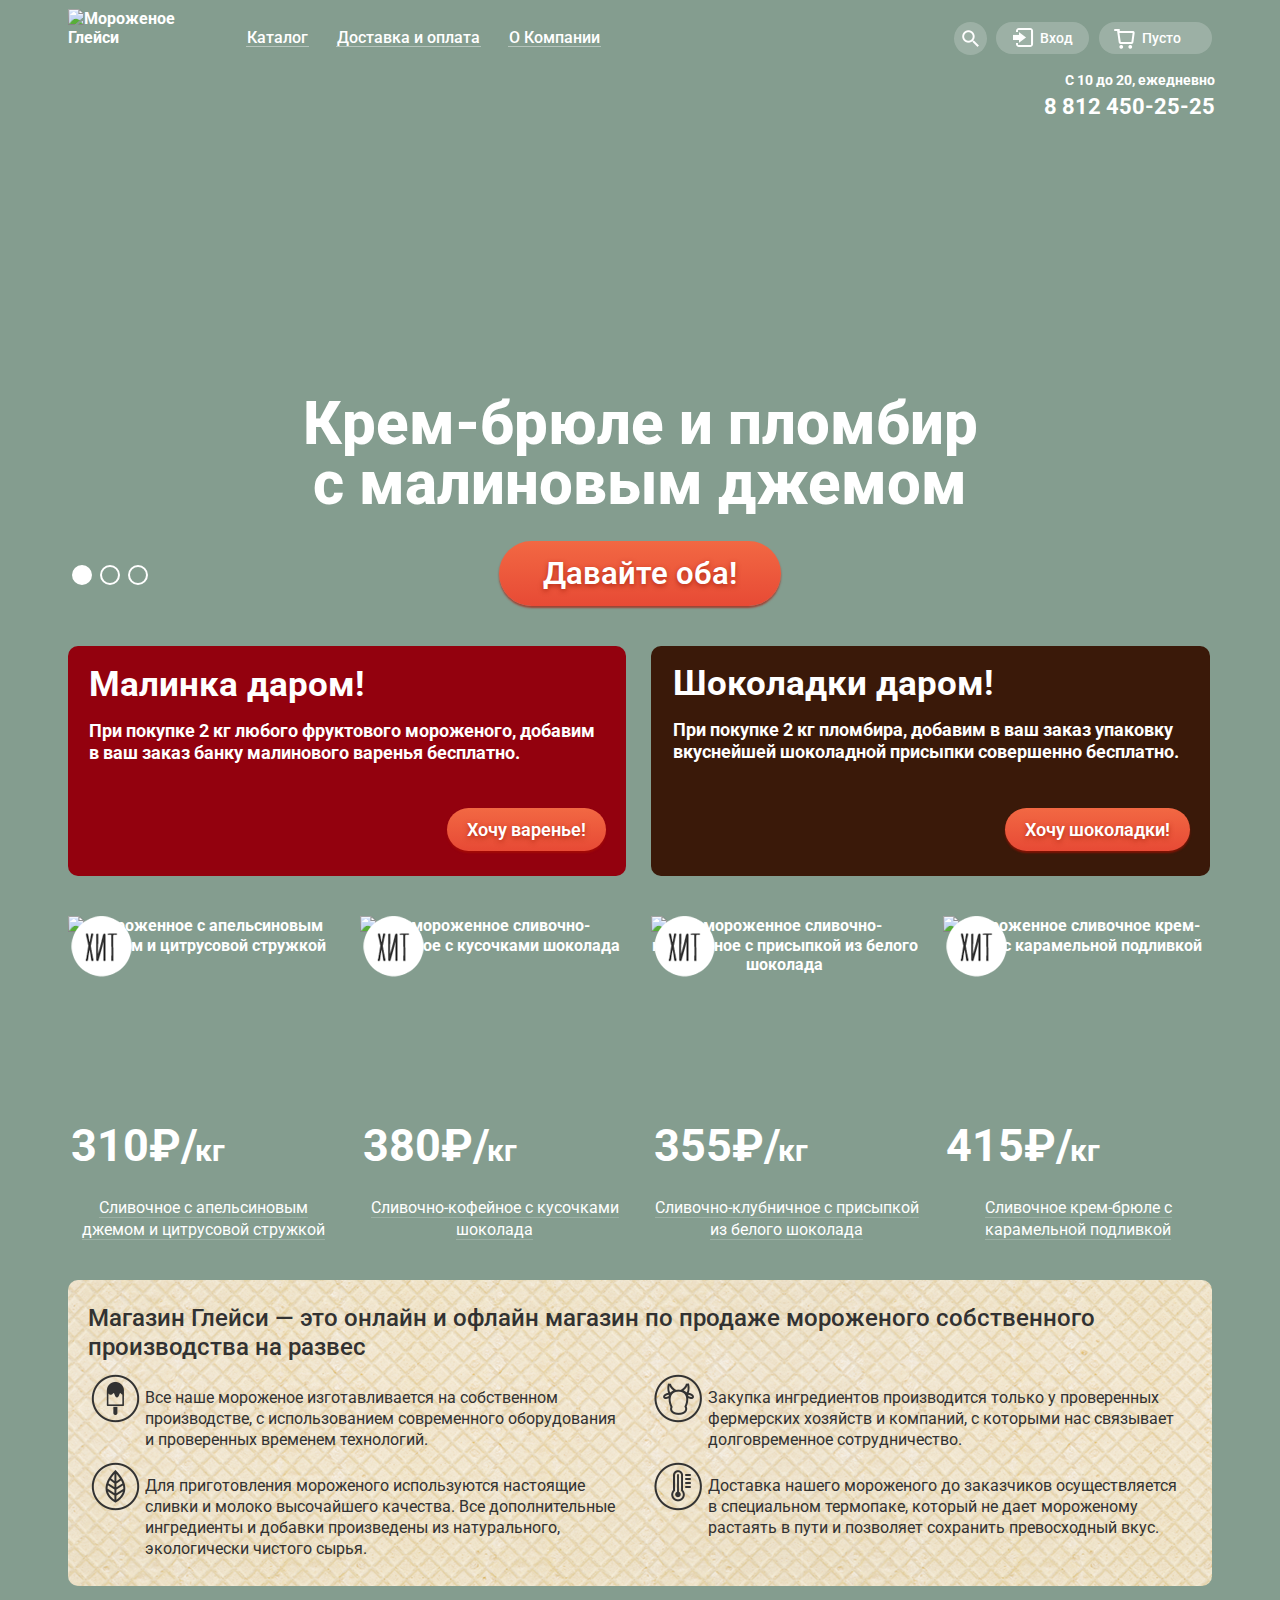
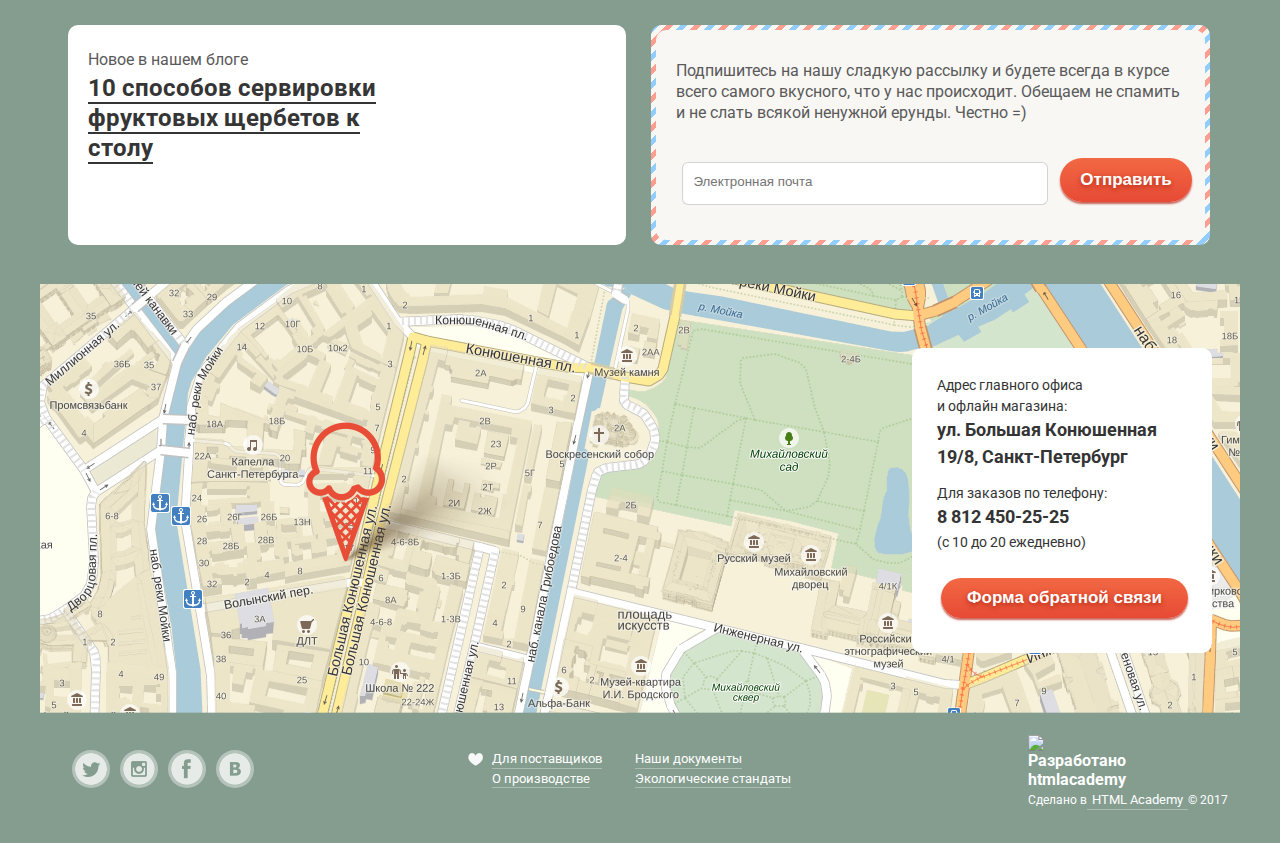
==== commit 6156297b: "11" ====
--- a/index.html
+++ b/index.html
@@ -18,45 +18,66 @@
 					<div class="left-column">
 						<img class="logo" src="img/logo.png" alt="Мороженое Глейси" width="154" height="64">
 						<nav class="main-navigation">
-							<ul>
+							<ul class="main-nav-menu">
 								<li>
-									<a href="#">Каталог</a>
+									<a class="main-nav-top" href="#">Каталог</a>
 									<ul class="sub-menu">
 										<li class="sub-menu-item">
-											<a href="">Новинки</a>
-										</li>
-										<li>
-											<a href="">Сливочное</a>
-										</li>
-										<li>
+											<a  class="bdr" href="">Новинки</a>
+										</li>
+										<li class="sub-menu-item">
+											<a href="catalog.html">Сливочное</a>
+										</li>
+										<li class="sub-menu-item">
 											<a href="">Щербеты</a>
 										</li>
-										<li>
+										<li class="sub-menu-item">
 											<a href="">Фруктовый лед</a>
 										</li>
-										<li>
+										<li class="sub-menu-item">
 											<a href="">Мелорин</a>
 										</li>
 									</ul>
 								</li>
-								<li><a href="#">Доставка и оплата</a></li>
-								<li><a href="#">О Компании</a></li>
+								<li><a class="main-nav-top" href="#">Доставка и оплата</a></li>
+								<li><a class="main-nav-top" href="#">О Компании</a></li>
 							</ul>
 						</nav>
 					</div>
 					<div class="right-column">
-						<div class="header-search ">
+						<div class="header-search">
 							<div class="icon-search">
 								<a class="header-link" href=""></a>
 							</div>
+							<div class="header-search-form">
+								<form  class="block-header-search-form" action="#" method="post">
+									<input id="search-block" type="text" name="search" placeholder="Что ищем?">
+									<label for="search-block"></label>
+								</form>
+							</div>
 						</div>
 						<div class="user-block">
 							<a class="header-link" href="#">Вход</a>
+							<div class="login-block-form">
+								<form  class="user-block-form" action="#" method="post">
+									<input id="email" type="email" name="email" placeholder="Электронная почта">
+									<input id="password" type="password" name="password" placeholder="Пароль">
+									<label for="email"></label>
+									<label for="password"></label>
+									<div class="enter">
+										<input class="btn" type="submit" name="Войти" value="Войти">
+									</div>
+									<div class="links">
+										<a class="forgot-password" href="#">Забыли пароль?</a>
+										<a class="new-registration" href="">Новая регистрация</a>
+									</div>
+								</form>
+							</div>
 						</div>
 						<div class="header-backet">
-							<a class="header-link" href="#">Корзина</a>
-						</div>
-						<div class="header-contact">
+							<a class="header-link" href="#">Пусто</a>
+						</div>
+						<div class="header-contact clearfix">
 							<p>C 10 до 20, ежедневно</p>
 							<p>8 812 450-25-25</p>
 						</div>
@@ -92,7 +113,7 @@
 	 					<a class="btn" href="#">Хочу варенье!</a>
 						</div>
 						<div class="stock-right">
-							<h3>Шоколадка даром!</h3>
+							<h3>Шоколадки даром!</h3>
 							<p>При покупке 2 кг пломбира, добавим в ваш заказ упаковку вкуснейшей шоколадной присыпки совершенно бесплатно.
 	 </p>
 	 					<a class="btn" href="#">Хочу шоколадки!</a>
@@ -101,53 +122,65 @@
 	<!-- Товары -->
 					<section class="catalog">
 						<article class="item">
-							<figure class="item-hit" >
+							<figure class="item-hit hit">
 								<img src="img/ice-cream-item1.png" width="267" height="267" alt="мороженное с апельсиновым джемом и цитрусовой стружкой">
 							</figure>
 							<span class="catalog-price">310₽/
 								<span>кг</span>
 							</span>
 							<a class="catalog-title">Сливочное с апельсиновым джемом и цитрусовой стружкой</a>
-						</article>
-						<article class="item">
-							<figure class="item-hit"  >
+							<div class="additional">
+								<a class="btn catalog-btn" href="">Быстрый просмотр</a>
+							</div>
+						</article>
+						<article class="item">
+							<figure class="item-hit hit">
 								<img src="img/ice-cream-item2.png" width="267" height="267" alt="мороженное сливочно-кофейное с кусочками шоколада">
 							</figure>
 							<span  class="catalog-price">380₽/
 								<span>кг</span>
 							</span>
 							<a class="catalog-title">Сливочно-кофейное с кусочками шоколада</a>
-						</article>
-						<article class="item">
-							<figure class="item-hit" >
+							<div class="additional">
+								<a class="btn catalog-btn" href="">Быстрый просмотр</a>
+							</div>
+						</article>
+						<article class="item">
+							<figure class="item-hit hit">
 								<img src="img/ice-cream-item3.png" width="267" height="267" alt="мороженное сливочно-клубничное с присыпкой из белого шоколада">
 							</figure>
 							<span  class="catalog-price">355₽/
 								<span>кг</span>
 							</span>
 							<a class="catalog-title">Сливочно-клубничное с присыпкой из белого шоколада</a>
-						</article>
-						<article class="item">
-							<figure class="item-hit">
+							<div class="additional">
+								<a class="btn catalog-btn" href="">Быстрый просмотр</a>
+							</div>
+						</article>
+						<article class="item">
+							<figure class="item-hit hit">
 								<img src="img/ice-cream-item4.png" width="267" height="267" alt="мороженное cливочное крем-брюле с карамельной подливкой">
 							</figure>
 							<span  class="catalog-price">415₽/
 								<span>кг</span>
 							</span>
 							<a class="catalog-title">Сливочное крем-брюле с карамельной подливкой</a>
+							<div class="additional">
+								<a class="btn catalog-btn" href="">Быстрый просмотр</a>
+							</div>
 						</article>
 					</section>
 	<!-- Блок описания -->
 					<div class="title-about">
-						<h1>Магазин Глейси-это онлайн и офлайн магазин по продаже мороженого собственного производства на развес</h1>
+						<h1>Магазин Глейси  — это онлайн и офлайн магазин по продаже мороженого собственного производства на развес</h1>
 							<div class="about-left-top box ">
 								<p>Все наше мороженое изготавливается на собственном производстве, с использованием современного оборудования и проверенных временем технологий.</p>
 							</div>
 							<div class="about-left-bottom box">
+								<p>Закупка ингредиентов  производится только у проверенных фермерских хозяйств и компаний, с которыми нас связывает долговременное сотрудничество.</p>
+							</div>
+							<div class="about-right-top box">
 								<p>Для приготовления мороженого используются настоящие сливки и молоко высочайшего качества. Все дополнительные ингредиенты и добавки произведены из натурального, экологически чистого сырья.</p>
-							</div>
-							<div class="about-right-top box">
-								<p>Закупка ингредиентов  производится только у проверенных фермерских хозяйств и компаний, с которыми нас связывает долговременное сотрудничество.</p>
 							</div>
 							<div class="about-right-bottom box">
 								<p>Доставка нашего мороженого до заказчиков осуществляется в специальном термопаке, который не дает мороженому растаять в пути и позволяет сохранить превосходный вкус.</p>
@@ -169,7 +202,7 @@
 								<p class="block-white-text">Подпишитесь на нашу сладкую рассылку и будете всегда в курсе всего самого вкусного, что у нас происходит. Обещаем не спамить и не слать всякой ненужной ерунды. Честно =) </p>
 								<form class="email-block" action="#" method="post">
 									<div class="subscription-block">
-										<input class="email-filed" id="subscription" type="text" name="mail" placeholder="Электронная почта">
+										<input class="email-field" id="subscription" type="text" name="mail" placeholder="Электронная почта">
 										<label class="email-label" for="subscription">Электронная почта</label>
 									</div>
 									<button class="btn" type="submit">Отправить</button>
@@ -197,7 +230,7 @@
 						<span>8 812 450-25-25</span>
 						(с 10 до 20 ежедневно)
 					</p>
-					<button class="btn form-btn" type="button">Форма обратной связи</button>
+					<button class="form-btn btn" type="button">Форма обратной связи</button>
 				</div>
 			</div>
 		</div>
@@ -216,12 +249,12 @@
 							<a class="heart" href="#">Для поставщиков</a>
 						</div>
 						<div class="center">
+							<a href="#">О производстве</a>
+						</div>
+					</div>
+					<div class="menu-second-center2">
+						<div class="center">
 							<a href="#">Наши документы</a>
-						</div>
-					</div>
-					<div class="menu-second-center2">
-						<div class="center">
-							<a href="#">О производстве</a>
 						</div>
 						<div class="center">
 							<a href="#">Экологические стандаты</a>
@@ -230,11 +263,32 @@
 				</div>
 				<div class="footer-copyright">
           			<img src="img/html-academy.png" alt="Разработано htmlacademy" width="108" height="38">
-          			<span>Сделано в<a class="" href="https://htmlacademy.ru"> HTML Academy </a>&#169; 2016</span>
+          			<span>Сделано в<a class="" href="https://htmlacademy.ru"> HTML Academy </a>&#169; 2017</span>
         		</div>
 			</div>
 		</footer>
 	</div>
-	<script type="text/javascript" charset="utf-8" async src="https://api-maps.yandex.ru/services/constructor/1.0/js/?sid=ZRyIMFLxziNODfjjjy3DTkNcJqNhhyDD&amp;width=100%25&amp;height=430&amp;lang=ru_RU&amp;sourceType=constructor&amp;scroll=true&amp;id=yandex-map"></script>	
+	<div class="modal-content modal-show">
+		<button class="modal-content-close" type="button" title="Закрыть">Закрыть</button>
+		<form class="feedback-form" method="post" action="#" >
+			<h3 class="modal-content-title">Мы обязательно Вам ответим!</h3>
+			<div class="control">
+				<input id="modal-name" type="text" name="name" placeholder="Как Вас зовут?">
+				<label for="modal-name">Как Вас зовут?</label>
+			</div>
+			<div class="control">
+				<input id="modal-email" type="text" name="email" placeholder="Ваша почта для ответа?">
+				<label for="modal-email">Ваша почта для ответа?</label>
+			</div>
+			<div class="control">
+				<textarea id="modal-text" name="text" cols="30" rows="5" placeholder="Напишите что-нибудь..."></textarea>
+				<label for="modal-text">Напишите что-нибудь...</label>
+			</div>
+			<input class="btn" type="submit" name="Отправить" value="Отправить">
+		</form>
+	</div>
+	<div class="modal-shadow modal-show"></div>
+	<!-- <script type="text/javascript" charset="utf-8" async src="https://api-maps.yandex.ru/services/constructor/1.0/js/?sid=ZRyIMFLxziNODfjjjy3DTkNcJqNhhyDD&amp;width=100%25&amp;height=430&amp;lang=ru_RU&amp;sourceType=constructor&amp;scroll=true&amp;id=yandex-map"></script> -->
+	<script type="text/javascript" src="js/script.js"></script>
 	</body>
 </html>
--- a/css/style.css
+++ b/css/style.css
@@ -9,14 +9,18 @@
   background-color: #849d8f;
 }
 
-body > input[type="radio"] {
+body > input[type="radio"]{
   display: none;
 }
 
-img {
-    max-width: 100%;
-    height: auto;
-    display: block;
+img{
+  max-width: 100%;
+  height: auto;
+  display: block;
+}
+
+*{
+  box-sizing: border-box;
 }
 
 .site-wrapper{
@@ -29,26 +33,27 @@
 }
 
 .content-wrapper{
-  width: 1140px;
   margin: 0 auto;
-  padding: 0 20px;
+  min-width: 900px;
+  max-width: 1200px;
+  padding: 0 28px;
 }
 
 .site-wrapper::before,
-.site-wrapper::after {
+.site-wrapper::after{
   content: "";
   visibility: hidden;
 }
 
-.site-wrapper::before {
+.site-wrapper::before{
   background-image: url("../img/ice-cream-main2.png");
 }
 
-.site-wrapper::after {
+.site-wrapper::after{
   background-image: url("../img/ice-cream-main3.png");
 }
 
-.slider {
+.slider{
   position: relative;
   padding-top: 270px;
   text-align: center;
@@ -56,25 +61,27 @@
   margin-bottom: 40px;
 }
 
-.slide {
+.slide{
   display: none;
 }
 
-.slide-title {
+.slide-title{
   width: 700px;
   margin: 0 auto;
-  margin-bottom: 30px;
+  margin-bottom: 27px;
+  padding-top: 7px;
   font-weight: 800;
   font-size: 60px;
-}
-
-.slide-btn {
-  display: inline-block;
-  padding: 12px 50px;
+  line-height: 60px;
+}
+
+.slide-btn{
+  display: inline-block;
+  vertical-align: top;
+  padding: 12px 44px;
   font-weight: 600;
   font-size: 31px;
   line-height: 41px;
-  vertical-align: top;
   color: #ffffff;
   text-decoration: none;
   text-shadow: 0 2px 5px rgba(160, 32, 11, 0.76);
@@ -86,34 +93,34 @@
   box-shadow: 0 2px 2px rgba(172, 16, 0, 0.64);
 }
 
-.slide-btn:hover {
+.slide-btn:hover{
   background: -moz-linear-gradient(top, #f58669 0%, #ec6f5e 100%);
   background: -webkit-linear-gradient(top, #f58669 0%, #ec6f5e 100%);
   background: linear-gradient(to bottom, #f58669 0%, #ec6f5e 100%);
   box-shadow: 0 2px 2px rgba(172, 16, 0, 1);
 }
 
-.slide-btn:active {
+.slide-btn:active{
   background: -moz-linear-gradient(top, #d84732 0%, #e1613e 100%);
   background: -webkit-linear-gradient(top, #d84732 0%, #e1613e 100%);
   background: linear-gradient(to bottom, #d84732 0%, #e1613e 100%);
   box-shadow: inset 0 2px 2px rgba(172, 16, 0, 1);
 }
 
-.slider-controls {
-  position: absolute;
-  bottom: 25px;
-  left: 0;
+.slider-controls{
+  position: absolute;
+  bottom: 21px;
+  left: 4px;
   z-index: 20;
   font-size: 0;
 }
 
-.slider-controls label {
-  display: inline-block;
-  width: 17px;
-  height: 17px;
+.slider-controls label{
+  display: inline-block;
+  vertical-align: top;
+  width: 20px;
+  height: 20px;
   margin-right: 8px;
-  vertical-align: top;
   background-color: transparent;
   border: 2px solid #ffffff;
   border-radius: 50%;
@@ -127,28 +134,28 @@
 
 #btn-1:checked ~ .site-wrapper #slide1,
 #btn-2:checked ~ .site-wrapper #slide2,
-#btn-3:checked ~ .site-wrapper #slide3 {
-  display: block;
-}
-
-#btn-1:checked ~ .site-wrapper {
+#btn-3:checked ~ .site-wrapper #slide3{
+  display: block;
+}
+
+#btn-1:checked ~ .site-wrapper{
   background-color: #849d8f;
   background-image: url("../img/ice-cream-main.png");
 }
 
-#btn-2:checked ~ .site-wrapper {
+#btn-2:checked ~ .site-wrapper{
   background-color: #8996a6;
   background-image: url("../img/ice-cream-main2.png");
 }
 
-#btn-3:checked ~ .site-wrapper {
+#btn-3:checked ~ .site-wrapper{
   background-color: #9d8b84;
   background-image: url("../img/ice-cream-main3.png");
 }
 
 #btn-1:checked ~ .site-wrapper label[for="btn-1"],
 #btn-2:checked ~ .site-wrapper label[for="btn-2"],
-#btn-3:checked ~ .site-wrapper label[for="btn-3"] {
+#btn-3:checked ~ .site-wrapper label[for="btn-3"]{
   background-color: #ffffff;
 }
 
@@ -159,7 +166,7 @@
 }
 
 .main-header{
-  padding-top: 10px;
+  padding-top: 14px;
 }
 
 .main-navigation{
@@ -174,34 +181,38 @@
   font-size: 0;
 }
 
-.main-navigation> ul > li{
-  position: relative;
+.main-nav-menu > li{
+  position: relative;
+  display: inline-block;
+  vertical-align: top;
+  margin-top: -5px;
+  margin-left: 1px;
+  padding-bottom: 6px;
   font-weight: 500;
-  display: inline-block;
-  vertical-align: top;
-  margin-top: -6px;
 }
 
 .sub-menu{
   position: absolute;
-  z-index: 10px;
-  top: 45px;
+  z-index: 10;
+  top: 100%;
   display: none;
   background: #f8f7f4;
-  border-radius: 10px;
+  border-radius: 7px;
   box-shadow: 0 20px 20px 0 rgba(0,0,0,0.4);
   
 }
 
-.sub-menu li a{
+.sub-menu-item > a{ 
+  display: block;
+  margin: 0; 
+  border-radius: 0;
+  padding: 0;
+  padding: 10px 0;
+  padding-left: 20px;
   color: #343434;
   font-size: 14px;
   font-weight: 400;
-  display: block;
-  margin: 0;
-  border-radius: 0px;
-  padding-left: 20px;
-  line-height: 1;
+  text-decoration: none;
 }
 
 .sub-menu-item{
@@ -209,57 +220,78 @@
   display: inline-block;
   vertical-align: middle;
 }
+
 .sub-menu-item a:hover{
   background: #fbded7;
 }
 
+.sub-menu-item:first-child a:hover, 
+.sub-menu-item:first-child a:active{
+  border-radius: 7px 7px 0 0;
+}
+
+.sub-menu-item:last-child a:hover, 
+.sub-menu-item:last-child a:active{
+  border-radius: 0 0 7px 7px ;
+}
+
+.sub-menu-item a:active{
+  background-color: #f6b5a5;
+}
 
 .main-navigation li:hover .sub-menu{
   display: block;
 }
 
-.main-navigation a{
+.main-nav-top{
   position: relative;
   font-size: 16px;
   display: block;
   color: #ffffff;
   text-decoration: none;
-  padding: 10px 14px;
-
-}
-
-.main-navigation a:hover{
+  padding: 7px 14px;
+
+}
+.main-nav-top:hover{
   color: #333333;
   background: #F7F6F3;
   border-radius: 20px;
 }
 
-.main-navigation a:active{
+.main-nav-top:active{
   color: #333333;
   background: #f7f6f3;
   box-shadow: inset 0 2px 2px 1px #888888;
 }
 
 
-.main-navigation a::before{
+.main-nav-top::before{
   content: "";
   position: absolute;
   height: 1px;
   left: 13px;
   right: 13px;
-  top: 29px;
+  top: 25px;
   background-color: rgba(255,255,255,0.4);
 }
 
-.main-navigation a:hover::before{
+.main-nav-top:hover::before{
   display: none;
 }
 
-.container{
-  margin: 0 auto;
-  min-width: 900px;
-  max-width: 1200px;
-  padding: 0 27px;
+.sub-menu-item .bdr{
+  font-weight: 700;
+}
+.bdr::after{
+  content: "";
+  position: absolute;
+  height: 1px;
+  top: 35px;
+  left: 6px;
+  right: 9px;
+  z-index: 11;
+  background-color: rgba(53,53,53,0.2);
+  padding: 0;
 }
 
 .left-column{
@@ -268,112 +300,274 @@
 }
 
 .right-column{
-  display: inline-block;
   position: relative;
   top: 8px;
-  left: -27px;
+  left: 0;
+  display: inline-block;
+  vertical-align: middle;
   width: 267px;
   float: right;
   text-align: right;
+}
+
+.logo{
+  display: inline-block;
   vertical-align: middle;
-}
-
-.logo{
-  display: inline-block;
   margin-right: 6px;
-  margin-left: -2px;
-  vertical-align: middle;
-
+  margin-top: -5px;
 }
 
 .header-contact{
-  position: absolute;
-  top: 56px;
-  right: -6px;
-  z-index: 1;
-
-}
-
-.icon-search{
+  min-width: 200px;
+  padding: 8px 0 0 10px;
+  margin-right: -3px;
+  color: #ffffff;
+  font-size: 0;
+  float: right;
+}
+
+.icon-search > a{
+  position: relative;
+  display: inline-block;
   width: 33px;
   height: 33px;
   border-radius: 50%;
   background-color: rgba( 255, 255, 255, 0.2);
-  position: relative;
-}
-
-.icon-search >a::after{
+}
+
+.icon-search > a::after{
   content: '';
   position: absolute;
   width: 17px;
   height: 17px;
-  background-image: url(../img/lupa.png) ;
-  background-repeat: no-repeat;
+  background: url(../img/sprite.png) no-repeat -5px -58px;
   left: 8px;
   top: 8px;
 }
 
-.header-link{
+.icon-search > a:hover::after{
+  content: '';
+  position: absolute;
+  width: 17px;
+  height: 17px;
+  background: url(../img/sprite.png) no-repeat -76px -159px;
+  left: 8px;
+  top: 8px;
+}
+
+
+.header-link, .header-link-full{
   font-size: 14px;
   font-weight: 500;
-  line-height: 16px;
   color: #ffffff;
   text-decoration: none;
-}
+  }
 
 .header-search{
+  position: relative;
   display: inline-block;
   vertical-align: middle;
+  left: 9px;
+}
+
+.header-search:hover .header-search-form{
+  display: block;
+}
+
+.header-search-form{
+  position: absolute;
+  top: 100%;
+  right: 0;
+  display: none;
+  border-radius: 5px;
+  background: #f8f7f4;
+  z-index: 10;
+  box-shadow: 0 20px 20px 0 rgba(0,0,0,0.4);
+}
+
+.block-header-search-form{
+  display: block;
+  width: 342px;
+  padding: 15px;
+  font-size: 14px;
+  position: relative;
+}
+
+.block-header-search-form input[type="text"]{
+  width: 100%;
+  padding: 6px 10px;
+  border: none;
+  box-shadow: 0 0 0 1px #d3d3d2;
+  border-radius: 5px ;
+  color: #999999;
+  font-weight: 400;
+  line-height: 24px;
 }
 
 .user-block{
+  position: relative;
+  display: inline-block;
+  vertical-align: top;
+  margin-left: 10px;
+  font-size: 14px;
+  line-height: 14px;
+  padding-bottom: 4px;
+  left: 4px;
+}
+
+.user-block > a{
+  display: block;
+  background-color: rgba(255,255,255,0.2);
+  padding: 9px 16px;
+  border-radius: 16px;
+  padding-left: 44px;
+  
+}
+
+.user-block > a::after{
+  content: '';
+  position: absolute;
+  width: 21px;
+  height: 19px;
+  background: url(../img/sprite.png) no-repeat -94px -5px;
+  left: 17px;
+  top: 6px;
+
+}
+
+.user-block > a:hover, 
+.icon-search > a:hover,
+.header-backet > a:hover{
+  color: #323232;
+  background-color: #f8f7f4;
+}
+
+.user-block > a:hover::after{
+  content: '';
+  position: absolute;
+  width: 21px;
+  height: 19px;
+  background: url(../img/sprite.png) no-repeat -125px -5px;
+  left: 17px;
+  top: 6px;
+
+}
+
+.user-block:hover .login-block-form{
+  display: block;
+}
+
+.login-block-form{
+  position: absolute;
+  top: 100%;
+  right: 0;
+  z-index: 10;
+  display: none;
+  border-radius: 5px ;
+  background: #f8f7f4;
+  box-shadow: 0 20px 20px 0 rgba(0,0,0,0.4);
+}
+
+.user-block-form{  
   display: inline-block;
   vertical-align: middle;
-  padding: 11px 10px 10px 40px;
+  width: 272px;
+  padding: 15px;
+  font-size: 14px;
+  padding-top: 20px;
+}
+
+.user-block-form input[type="email"],
+.user-block-form input[type="password"]{
+  width: 100%;
+  padding: 6px 15px;
+  border: none;
+  box-shadow: 0 0 0 1px #d3d3d2;
+  border-radius: 5px;
+  color: #999999;
+  font-size: 14px;
+  font-weight: 400;
+  line-height: 24px;
+  margin-bottom: 10px;
+}
+
+.enter{
+  display: inline-block;
+  vertical-align: middle;
+  width: 100px;
+  margin-right: 18px;
+}
+
+.links{
+  width: 120px;
+  display: inline-block;
+  vertical-align: middle;
+}
+
+.links a{
+  display: block;
+  color: #333333;
+  font-size: 13px;
+  text-decoration: none;
+  border-bottom: 1px solid rgba(0,0,0,0.3);
+}
+
+.forgot-password{
+  width: 102px;
+  margin-bottom: 10px;
+}
+
+.links a:hover{
+  color: #e84d37;
+  border-bottom: 1px solid #e84d37;
+}
+
+.user-block-form .btn{ 
+  display: block;
+  border: none;
+  padding: 10px 30px;
+  font-size: 15px;
+  font-weight: 700;
+  width: 102px; 
+}
+
+.header-backet{
+  position: relative;
+  display: inline-block;
+  vertical-align: top;
+  margin-left: 10px;
+  font-size: 14px;
+  line-height: 14px;
+  padding-bottom: 4px;
+}
+
+.header-backet a{
+  display: inline-block;
+  vertical-align: middle;
+  padding: 9px 31px 9px 43px;
   background-color: rgba(255, 255, 255, 0.2);
   border-radius: 20px;
-  position: relative;
-}
-
-.user-block > a::after{
-  content: '';
-  position: absolute;
-  width: 21px;
-  height: 19px;
-  background-image: url(../img/enter.png);
-  background-repeat: no-repeat;
-  left: 12px;
-  top: 10px;
-
-}
-
-.user-block:hover{
-  background-color: #f8f7f4;
-}
-
-.user-block a:hover{
-  color: #373737;
-}
-
-.header-backet{
-  display: inline-block;
-  vertical-align: middle;
-  padding: 11px 10px 10px 40px;
-  background-color: rgba(255, 255, 255, 0.2);
-  border-radius: 20px;
-  position: relative;
-}
-
-.header-backet >a::after{
+ 
+}
+
+.header-backet > .header-link::after{
   content: '';
   position: absolute;
   width: 21px;
   height: 20px;
-  background-image: url(../img/basket.png);
-  background-repeat: no-repeat;
-  left: 12px;
-  top: 10px;
-
+  background: url(../img/sprite.png) no-repeat -5px -5px;
+  left: 15px;
+  top: 7px;
+}
+
+.header-backet > .header-link:hover::after{
+  content: '';
+  position: absolute;
+  width: 21px;
+  height: 20px;
+  background: url(../img/sprite.png) no-repeat -20px -166px;
+  left: 15px;
+  top: 7px;
 }
 
 .header-contact p{
@@ -387,9 +581,9 @@
 }
 
 .stock{
-    margin: 40px 0;
-    font-size: 0;
-    padding: 0;
+  margin: 40px 0;
+  font-size: 0;
+  padding: 0;
 }
 
 .stock-left{
@@ -398,13 +592,12 @@
   vertical-align: top;
   width: 48.8%;
   margin-right: 2.2%;
-  padding: 20px 20px 70px;
+  padding: 21px 21px 70px;
   min-height: 230px;
   font-size: 0;
-  background: url(../img/malina.jpg) no-repeat 100% 100%;
+  background: #93010e url(../img/malina.jpg) no-repeat 100% 100%;
   background-position: center center;
   border-radius: 10px;
-  box-sizing: border-box;
 }
 
 .stock-right{
@@ -412,95 +605,113 @@
   display: inline-block;
   vertical-align: top;
   width: 48.8%;
-  padding: 20px 20px 70px;
+  padding: 20px 22px 70px;
   min-height: 230px;
   font-size: 0;
-  background: url(../img/shocalate.jpg) no-repeat 100% 100%;
+  background: #3a1909 url(../img/shocalate.jpg) no-repeat 100% 100%;
   background-position: center center;
   background-size: cover;
   border-radius: 10px;
-  box-sizing: border-box;
 }
 
 .stock h3{
-    font-size: 35px;
-    line-height: 35px;
-    margin: 0;
-    margin-bottom: 18px;
+  font-size: 35px;
+  line-height: 35px;
+  margin: 0;
+  margin-bottom: 18px;
 }
 
 .stock p{
-    font-size: 18px;
-    margin: 0;
-    margin-bottom: 5px;
+  font-size: 18px;
+  margin: 0;
+  margin-bottom: 5px;
 }
 
 .btn{
   display: inline-block;
+  vertical-align: top;
   font-weight: 600;
   line-height: 1.2;
-  vertical-align: top;
   color: #ffffff;
   text-decoration: none;
   text-shadow: 0 2px 5px rgba(160, 32, 11, 0.76);
   background: #f26843;
   background: -moz-linear-gradient(top, #f26843 0%, #e74a35 100%);
   background: -webkit-linear-gradient(top, #f26843 0%, #e74a35 100%);
-  background:linear-gradient(to bottom, #f26843 0%, #e74a35 100%);
+  background: linear-gradient(to bottom, #f26843 0%, #e74a35 100%);
   border-radius: 100px;
   box-shadow: 0 2px 2px rgba(172, 16, 0, 0.64);
 }
 
-.btn:hover {
+.btn:hover{
   background: -moz-linear-gradient(top, #f58669 0%, #ec6f5e 100%);
   background: -webkit-linear-gradient(top, #f58669 0%, #ec6f5e 100%);
   background: linear-gradient(to bottom, #f58669 0%, #ec6f5e 100%);
   box-shadow: 0 2px 2px rgba(172, 16, 0, 1);
 }
 
-.btn:active {
+.btn:active{
   background: -moz-linear-gradient(top, #d84732 0%, #e1613e 100%);
   background: -webkit-linear-gradient(top, #d84732 0%, #e1613e 100%);
   background: linear-gradient(to bottom, #d84732 0%, #e1613e 100%);
   box-shadow: inset 0 2px 2px rgba(172, 16, 0, 1);
 }
 .stock .btn{
-   font-size: 18px;
-  position: absolute;
-  padding: 10px 20px;
-  bottom: 20px;
+  position: absolute;
+  bottom: 25px;
   right: 20px;
+  padding: 11px 20px;
+  font-size: 18px;
 }
 
 .catalog{
-  margin-bottom: 60px;
+  margin-bottom: 53px;
   font-size: 0px;
 }
 
 .catalog-price{
-    position: absolute;
-    display: block;
-    font-size: 45px;
-    line-height: 13px;
-    font-weight: 700;
-    color: #ffffff;
-    bottom: 69px;
-}
- .catalog-price > span {
-    font-size: 30px;
-}
-
-.catalog-title {
-    text-align: center;
-    position: relative;
-    top: 20px;
-    display: inline;
-    border-bottom: 1px solid rgba(255,255,255,.2);
-    color: #ffffff;
-    text-decoration: none;
-    font-size: 16px;
-    font-weight: 400;
-    line-height: 22px;
+  position: absolute;
+  display: block;
+  font-size: 45px;
+  line-height: 13px;
+  font-weight: 700;
+  color: #ffffff;
+  bottom: 70px;
+  left: 3px;
+}
+
+ .catalog-price > span{
+  margin-left: -14px;
+  font-size: 30px;
+
+}
+
+.catalog-title{
+  position: relative;
+  text-align: center;
+  top: 14px;
+  left: 2px;
+  display: inline;
+  border-bottom: 1px solid rgba(255,255,255,.2);
+  color: #ffffff;
+  text-decoration: none;
+  font-size: 16px;
+  font-weight: 400;
+  line-height: 22px;
+}
+
+
+.catalog_item:hover .additional{
+  display: block; 
+}
+
+.additional{
+  position:absolute;
+  right:0;
+  bottom:-69px;
+  left:0;
+  display:none;
+  text-align:center
 }
 
 .item{ 
@@ -511,119 +722,173 @@
   font-size: 16px;
   width: 23.3%;
   text-align: center;
-  border-radius: 10px;
- 
-}
-
-.item:last-child{
+  border-radius: 10px ;
+}
+
+.item::before{
+  content: "";
+  position: absolute;
+  top: -10px;
+  left: -10px;
+  right: -10px;
+  bottom: -80px;
+  background-color: rgba(255,255,255,0.3);
+  display: none;
+  border-radius: 5px;
+}
+
+.item:hover::before{
+  display: block;
+}
+
+.item:nth-child(4n){
   margin-right: 0px;
+}
+
+.item:nth-child(n+5){
+  margin-top: 52px;
 }
 
 .item figure{
   margin: 0;
 }
 
-.item-hit::before{
-    content: "";
-    display: inline-block;
-    vertical-align: top;
-    width: 61px;
-    height: 61px;
-    position: absolute;
-    top: 0px;
-    left: 0px;
-    background: url(../img/hit.png) no-repeat;
-}
+.catalog-title:active, .catalog-title:hover{
+  color:#ec593c;
+  border-bottom:1px solid rgba(236,89,60,.3)
+}
+
+.item-hit{
+  position: relative;
+  margin-bottom: 10px;
+}
+
+.item-hit:hover{
+  z-index: 12;
+}
+
+.additional a, .item .catalog-btn{
+  position: relative;
+  display: inline-block;
+  vertical-align: top;
+}
+
+.item:hover .additional,
+.item:hover .item::before{
+  display: block;
+}
+
+.additional,
+.item::before,
+.item:hover .item,
+.catalog-price,
+.catalog-title{
+  z-index: 11;
+}
+
+.item:hover .item-hit{
+  z-index: 10;
+}
+.item:hover .catalog-title{
+  cursor: pointer;
+}
+
+.item .btn{
+  position: relative;
+  padding: 5px 24px;
+  font-size: 15px;
+  line-height: 24px;
+  right: 0;
+  bottom: 0;
+  font-weight: 700;
+}
+
+.hit::before{
+  content: "";
+  display: inline-block;
+  vertical-align: top;
+  width: 61px;
+  height: 61px;
+  position: absolute;
+  top: 0px;
+  left: 3px;
+  background: url(../img/sprite.png) no-repeat -5px -94px;
+}
+
 .title-about{
-    display: inline-block;
-    vertical-align: top;
-    margin-bottom: 40px;
-    font-size: 0;
-    padding: 0 20px;
-    color: #323232;
-    background-image: url(../img/background_SEO.png);
-    border-radius: 10px;
-    min-height: 306px;
+  display: inline-block;
+  vertical-align: top;
+  margin-bottom: 39px;
+  font-size: 0;
+  padding: 0 20px;
+  color: #323232;
+  background: #f1e5cf url(../img/background_SEO.png);
+  border-radius: 10px;
+  min-height: 306px;
 }
 
 
 .title-about h1{
+  padding-top: 8px;
+  padding-bottom: 9px;
   font-size: 24px;
   font-weight: 500;
   color: #323232;
 }
 
 .title-about p{
+  margin: 0;
+  padding: 0;
   font-size: 16px;
-  padding: 0;
-/*  font-weight: 400;
-  color: #323232;
-  line-height: 1.2;*/
-}
-
-.box {
-    position: relative;
-    display: inline-block;
-    vertical-align: top;
-    width: 48.8%;
-    margin-right: 2.2%;
-    padding-bottom: 23px;
-    padding-left: 57px;
-    font-weight: 400;
-    box-sizing: border-box;
+  line-height: 21px;
+}
+
+.box{
+  position: relative;
+  display: inline-block;
+  vertical-align: top;
+  width: 48.8%;
+  margin-right: 2.2%;
+  padding-bottom: 25px;
+  padding-left: 57px;
+  font-weight: 400;
     
 }   
 
-.box:nth-child(2n+1) {
-  margin-right: 0;
-}
-
-.about-left-top::before{
+.box::before{
+  position: absolute;
   content: "";
-  position: absolute;
-  top: 15px;
-  left: 0;
   display: block;
   width: 49px;
   height: 49px;
-  background: url(../img/ice-crem-icon.png) no-repeat;
+  top: -13px;
+  left: 3px;
+  background-image: url(../img/sprite.png);
+}
+
+
+.box:nth-child(2n+1){
+  margin-right: 0;
+}
+
+.about-left-top::before{
+  background-position: -76px -94px;
 }
 
 .about-left-bottom::before{
-  content: "";
-  display: block;
-  width: 49px;
-  height: 49px;
-  position: absolute;
-  top: 15px;
-  left: 0;
-  background: url(../img/crows.png) no-repeat;
+  background-position:  -36px -5px;
 }
 
 .about-right-top::before{
-  content: "";
-  position: absolute;
-  top: 15px;
-  left: 0;
-  display: block;
-  width: 49px;
-  height: 49px;
-  background: url(../img/list.png) no-repeat;
+  background-position: -188px -100px;
 }
 
 .about-right-bottom::before{
-  content: "";
-  position: absolute;
-  top: 15px;
-  left: 0;
-  display: block;
-  width: 49px;
-  height: 49px;
-  background: url(../img/grid.png) no-repeat
+  background-position: -136px -35px;
 }
 
 .blog-subscription{
-  margin-bottom: 40px;
+  margin-bottom: 49px;
   padding: 0;
   font-size:0;
 }
@@ -635,11 +900,10 @@
   padding: 0 20px;
   margin-right: 2.2%;
   width: 48.8%;
-  border-radius: 10px;
+  border-radius: 10px ;
   min-height: 220px;
   font-size: 0;
   background-repeat: no-repeat;
-  box-sizing: border-box;
 }
 
 .block-n-d:nth-child(2n){
@@ -651,7 +915,7 @@
   display: inline-block;
   vertical-align: top;
   font-size: 16px;
-  background: url("../img/strawberry fone.jpg") no-repeat 17% 39%;
+  background: #ffffff url("../img/strawberry fone.jpg") no-repeat 17% 39%;
  
 }
 
@@ -659,8 +923,8 @@
   font-weight: 400;
   color: #5a5a5a;
   margin: 0;
-  padding-top: 20px;
-  padding-bottom: 5px;
+  padding-top: 25px;
+  padding-bottom: 7px;
 } 
 
 .link-news{
@@ -695,6 +959,33 @@
   #fe9e90 20px);
 }
 
+.email-label{
+  position: absolute;
+  display: block;
+  transition: top 0.7s ease, opacity 0.7s ease;
+  opacity: 0;
+  color: #999;
+  font-size: 16px;
+  top: 11px;
+  left: 11px;
+  width: 100%;
+}
+
+.email-field:valid + .email-label{
+  top: -20px;
+  opacity: 0;
+  font-size: 14px;
+  color: #9a9a9a;
+}
+
+.email-field:focus + .email-label{
+  top: -20px;
+  opacity: 1;
+  font-size: 11px;
+  color: #8fbdec;
+  font-weight: 400;
+}
+
 .block-white{
   position: absolute;
   top: 5px;
@@ -711,9 +1002,10 @@
   font-weight: 400;
   color: #5a5a5a;
   margin: 0;
-  padding-top: 8px;
+  padding-top: 10px;
   padding-bottom: 40px;
   font-size: 16px;
+  line-height: 21px;
 }  
 
 .subscription-form{
@@ -738,23 +1030,23 @@
   top: -5px;
   display: block;
   border: none;
-  padding: 10px 20px;
+  padding: 12px 20px;
   font-size: 17px;
 }
 
-.email-filed{
-  margin-right: 10px;
-  padding: 11px 0 11px 10px;
+.email-field{
+  margin-left: 7px;
+  padding: 11px 0 15px 10px;
   width: 100%;
   border: 0;
   border-radius: 5px;
   box-shadow: 0 0 0 1px #d3d3d2;
 }
 
-.email-filed:hover {
+.email-field:hover {
   box-shadow: inset 0 0 0 2px #d3d3d2;
 }
-.email-filed:focus {
+.email-field:focus {
   outline: none;
   box-shadow: inset 0 0 0 2px #8fbdec;
 }
@@ -766,83 +1058,81 @@
   z-index: 10;
   width: 300px;
   min-height: 305px;
-  margin: 60px 0 60px;
-  padding: 30px 25px;
+  margin: 54px 0 60px;
+  padding: 22px 25px;
   background-color: #ffffff;
   color: #343434;
-  border-radius: 10px;
+  border-radius: 10px ;
   font-size: 14px;
   font-weight: 400;
-  box-sizing: border-box;
 }
 
 .contact-form-adress span{
   display: block;
   font-size: 18px;
   font-weight: 700;
-  margin: 5px 0 5px 0;
+  margin: -1px 0 2px 0;
 }
 
 .contact-form-adress p{
-  padding: 0;
+  padding-top: 5px;
   margin: 0;
-  margin-bottom: 15px;
+  margin-bottom: 8px;
   line-height: 1.5;
-  box-sizing: border-box;
 }
 
 .form-btn{
   position: absolute;
-  right: 38px;
-  top: 238px;
+  right: 24px;
+  top: 230px;
   display: block;
   border: none;
-  padding: 10px 20px;
+  padding: 10px 26px;
   font-size: 17px;
 }
 
 .main-footer{
-  padding-top: 30px;
+  padding-top: 9px;
   padding-bottom: 30px;
 }
 
 .footer-social{
   float: left;
   min-width: 186px;
-  margin-top: 20px;
-  margin-left: 2px;
+  margin-top: 31px;
+  margin-left: 7px;
 }
 
 .social-btn {
-  display: inline-block;
+  position: relative;
+  display: inline-block;
+  vertical-align: middle;
   width: 32px;
   height: 32px;
-  margin-right: 10px;
-  border-radius: 50%;
-  vertical-align: middle;
-  position: relative;
+  margin-right: 12px;
+  border-radius: 50% ;
 }
 
 .social-btn-tv{
-  background: url(../img/tv.png) no-repeat;
+  background: url(../img/sprite.png) no-repeat -103px -159px;
   opacity: 0.8;
   box-shadow: inset 0 0 0 3px rgba(255,255,255,0.5), 0 0 0 3px rgba(255,255,255,0.5);
 }
 
 .social-btn-inst{
-  background: url(../img/inst.png) no-repeat;
+  background: url(../img/sprite.png) no-repeat -194px -58px;
   opacity: 0.8;
   box-shadow: inset 0 0 0 3px rgba(255,255,255,0.5), 0 0 0 3px rgba(255,255,255,0.5);
 }
 
 .social-btn-fb{
-  background: url(../img/fb.png) no-repeat;
+  background: url(../img/sprite.png) no-repeat -94px -34px;
   opacity: 0.8;
   box-shadow: inset 0 0 0 3px rgba(255,255,255,0.5), 0 0 0 3px rgba(255,255,255,0.5);
 }
 
 .social-btn-vk{
-  background: url(../img/vk.png) no-repeat;
+  background: url(../img/sprite.png) no-repeat -145px -159px;
   opacity: 0.8;
   box-shadow: inset 0 0 0 3px rgba(255,255,255,0.5), 0 0 0 3px rgba(255,255,255,0.5);
 }
@@ -908,16 +1198,16 @@
   margin-top: -1px;
 }
 
-.center a {
-  position: relative;
-  display: inline-block;
+.center a{
+  position: relative;
+  display: inline-block;
+  vertical-align: top;
   padding-bottom: 5px;
   list-style: none;
   font-weight: 400;
   color: #ffffff;
   font-size: 13px;
   text-decoration: none;
-  vertical-align: top;
 }
 
 .center a:hover{
@@ -952,14 +1242,15 @@
   position: absolute;
   top: 2px;
   left: -24px;
-  background: url(../img/heart.png) no-repeat;
+  background: url(../img/sprite.png) no-repeat  -205px -173px;
 }
 
 .footer-copyright{
   float: right;
   min-width: 190px;
   font-size: 16px;
-  margin-top: -40px;
+  margin-top: -56px;
+  margin-right: -16px;
 
 }
 
@@ -996,24 +1287,753 @@
   min-height: 430px;
   margin: 0 auto;
   text-align: center;
-}
+  background-image: url(../img/map-static.jpg);
+  background-repeat: no-repeat;
+  background-position: center;
+}
+
 
 
 .footer-copyright span{
+  font-size: 12px;
+  font-weight: 400;
+}
+/*Всплывающая форма*/
+
+@keyframes shake{
+  0%, 100% {
+    transform: translateX(0);
+  }
+  10%, 30%, 50%, 70%, 90% {
+    transform: translateX(-10px);
+  }
+  20%, 40%, 60%, 80% {
+    transform: translateX(10px);
+  }
+}
+
+@keyframes bounce{
+  0%{
+    transform: translateX(2000px);
+  }
+  70%{
+     transform: translateX(-30px);
+  }
+  90%{
+    transform: translateX(10px);
+  }
+  100%{
+     transform: translateX(0px);
+  }
+}
+
+
+.modal-content{
+  position: fixed;
+  top: 50%;
+  left: 50%;
+  z-index: 50;
+  display: none;
+  width: 478px;
+  min-height: 442px;
+  padding: 20px 25px;
+  margin-top: -150px;
+  margin-left: -235px;
+  color: #343434;
+  background: #f8f7f4;
+  border-radius: 10px ;
+  animation: bounce 0.6s;
+}
+
+.modal-error{
+  animation: shake 0.6s;
+}
+
+
+.modal-content-close{
+  position: absolute;
+  top: 15px;
+  right: 15px;
+  width: 18px;
+  height: 18px;
+  font-size: 0;
+  background: #f8f7f4;
+  border: 0;
+  outline: 0;
+  cursor: pointer;
+}
+
+.modal-content-close::before,
+.modal-content-close::after{
+  content: "";
+  position: absolute;
+  top: 8px;
+  left: -4px;
+  width: 25px;
+  height: 2px;
+  background-color: #000000;
+  border-radius: 1px;
+}
+
+.modal-content-close::before{
+  -webkit-transform: rotate(45deg);
+     -moz-transform: rotate(45deg);
+          transform: rotate(45deg);
+}
+
+.modal-content-close::after{
+  -webkit-transform: rotate(45deg);
+     -moz-transform: rotate(45deg);
+          transform: rotate(-45deg);
+}
+
+.feedback-form{
+  position: relative;
+}
+
+.feedback_form,
+.control{
+  position: relative;
+}
+
+.feedback-form h3{
+  margin: 0;
+  margin-bottom: 20px;
+  padding: 0;
+  font-size: 24px;
+  line-height: 22px;
+}
+
+.modal-content input[type="text"],
+.modal-content input[type="email"],
+.modal-content textarea{
+  width: 265px;
+  margin: 0;
+  margin-bottom: 20px;
+  padding: 9px 15px;
+  font-size: 16px;
+  color: #656565;
+  font-weight: 400;
+  background-color: #ffffff;
+  border: none;
+  box-shadow: 0 0 0 1px #d3d3d2;
+  outline: none;
+  border-radius: 5px ;
+}
+
+.modal-content input[type="text"]:hover, 
+.modal-content input[type="email"]:hover,
+.modal-content textarea:hover{
+  box-shadow: inset 0 0 0 2px #d3d3d2;
+}
+
+.modal-content input[type="email"]:focus,
+.modal-content input[type="text"]:focus,
+.modal-content textarea:focus{
+  box-shadow: inset 0 0 0 2px #8fbdec;
+}
+
+.modal-content input[type="email"] + label,
+.modal-content input[type="text"] + label,
+.modal-content textarea + label{
+  position: absolute;
+  display: block;
+  top: -10px;
+  left: 16px;
+  transition: top .7s ease,opacity .7s ease;
+  opacity: 0;
+}
+
+.modal-content input[type="email"]:valid + label,
+.modal-content input[type="text"]:valid + label,
+.modal-content textarea:valid + label{
+  color: #8fbdec;
+  font-size: 11px;
+  font-weight: 400
+}
+
+.modal-content input[type="email"]:focus + label,
+.modal-content input[type="text"]:focus + label,
+.modal-content textarea:focus + label{
+  opacity: 1;
+  top: -20px;
+  font-weight: 400;
+  color: #8fbdec;
+
+}
+
+.modal-content textarea{
+  width: 426px;
+  margin: 0 auto;
+  margin-bottom: 10px;
+  font-family: inherit;
+}
+
+.modal-content .btn{
+  border: none;
+  padding: 10px 26px;
+  font-size: 17px;
+  line-height: 24px;
+  position: absolute;
+  right: 0px;
+  bottom: -55px;
+  display: block;
+  width: 140px;
+}
+
+.modal-shadow{
+  position: fixed;
+  top: 0;
+  left: 0;
+  z-index: 40;
+  display: none;
+  width: 100%;
+  height: 100%;
+  background: rgba(0, 0, 0, 0.3);
+}
+
+.visible-modal-show{
+  display: block;
+}
+
+/*каталожные стили*/
+ .header-backet .header-link-full{
+  color: #313131;
+  background-color: #f8f7f4;
+  padding: 9px 16px 9px 40px;
+ }
+
+.header-backet .header-link-full::after{
+  content: '';
+  position: absolute;
+  width: 21px;
+  height: 20px;
+  background: url(../img/sprite.png)no-repeat -156px -5px;
+  left: 12px;
+  top: 7px;
+}
+
+.link-active{
+  background-color: #D07058;
+  border-radius: 20px;
+}
+
+.link-active::before{
+  display: none;
+}
+/* Форма корзины*/
+.form-backet{
+  position: absolute;
+  top: 100%;
+  right: -1px;
+  z-index: 10;
+  display: none; 
+  min-width: 510px;
+  padding: 20px 15px;
+  padding-top: 35px;
+  border-radius: 5px;
   font-size: 13px;
   font-weight: 400;
-}
-/*каталожные стили*/
+  color: #333333;
+  background: #f8f7f4;
+  box-shadow: 0 20px 20px rgba(0,0,0,0.4);
+}
+
+.header-backet:hover .form-backet{
+  display: block;
+}
+
+.form-backet table{
+  border-collapse: collapse;
+  border-spacing: 0;
+}
+
+.form-table td{
+  padding-bottom: 25px;
+  padding-left: 10px; 
+  text-align: left;
+}
+
+.form-table td:nth-of-type(1){
+  width: 12px;
+  padding-right: 14px;
+}
+
+.form-table td:nth-of-type(4){
+  width: 122px;
+}
+
+.close-backet{
+  position: relative;
+  top: 6px;
+  right: 0px;
+  width: 12px;
+  height: 12px;
+  font-size: 0;
+  border: 0;
+  outline: 0;
+  cursor: pointer;
+}
+
+.close-backet::before,
+.close-backet::after{
+  content: "";
+  position: absolute;
+  top: 0px;
+  left: 0px;
+  width: 14px;
+  height: 1px;
+  background-color: #3f3f3f;
+  border-radius: 1px;
+  cursor: pointer;
+}
+
+.close-backet::before{
+  -webkit-transform: rotate(45deg);
+     -moz-transform: rotate(45deg);
+          transform: rotate(45deg);
+}
+.close-backet::after{
+  -webkit-transform: rotate(45deg);
+     -moz-transform: rotate(45deg);
+          transform: rotate(-45deg);
+}
+
+
+.images-prew1{
+  position: relative;
+}
+ 
+
+.images-prew2{
+  position: relative;
+}
+
+.images-prew1::before{
+  content:'';
+  position: absolute;
+  top: -10px;
+  left: 0;
+  width: 33px;
+  height:33px;
+  background: url(../img/sprite.png) no-repeat  -140px -99px;
+}
+
+.images-prew2::before{
+  content:'';
+  position: absolute;
+  top: -5px;
+  left: 0;
+  width: 33px;
+  height:33px;
+  background: url(../img/sprite.png) no-repeat -199px -10px;
+}
+
+
+.form-table td:nth-of-type(2){
+  width: 33px;
+  padding-right: 14px;
+}
+
+.form-table td:nth-of-type(3){
+  width: 245px;
+}
+
+.form_table td:nth-of-type(4){
+  width: 122px;
+}
+
+td > span{
+  color: #999999;
+}
+
+.total{
+  margin-top: 10px;
+  margin-right: 11px;
+  margin-bottom: 12px;
+  padding-top: 10px;
+  font-size: 15px;
+  font-weight: 900;
+  border-top: 1px solid #cfcfcd;
+  text-align: right;
+}
+
+.checkout{
+  text-align: right;
+}
+
+.checkout .btn-checkout{
+  position: relative;
+  display: inline-block;
+  vertical-align: top;
+  left: 0;
+  bottom: 0;
+  text-align: right;
+  padding: 5px 21px 6px 23px;
+  font-size: 15px;
+  line-height: 24px;
+  width: 162px;
+ 
+}
+/*==============*/
+
+
+.breadcrumbs{
+  margin: 0;
+  padding: 0;
+  font-size: 14px;
+  list-style: none;
+  font-weight: 400;
+  margin-top: -20px;
+}
+
+.breadcrumbs li{
+  display: inline;
+}
+
+.breadcrumbs span{
+  padding: 0 5px;
+}
+
+.breadcrumbs a{
+  color: #ffffff;
+  text-decoration: none;
+}
+
+.container-filter{
+  margin-bottom: 40px;
+}
+
+.container-filter h1{
+  font-size: 35px;
+  line-height: 30px;
+  margin: 0;
+  padding: 0;
+  padding-top: 10px;
+  margin-bottom: 33px;
+}
+
+.container-filter h4{
+  font-size: 14px;
+  font-weight: 500;
+  margin: 0;
+  padding: 0;
+  margin-bottom: 8px;
+  margin-left: 15px;
+  line-height: 1em;
+}
+
 .sorting-filter{
-  display: inline-block;
-}
+  float: left;
+  font-size: 14px;
+  width: 194px;
+  margin-right: 14px;
+}
+
+.popularity{
+  position: relative;
+  width: 194px;
+  overflow: hidden;
+  border-radius: 18px ;
+  font-size: 16px;
+  font-weight: 500;
+}
+
+.popularity::after{
+  content: '';
+  display: block;
+  border: 4px solid transparent;
+  border-top: 5px solid #ffffff;
+  position: absolute;
+  top: 50%;
+  right: 15px;
+  margin-top: -2.5px;
+}
+
+.popular{
+  width: 130%;
+  height: 36px;
+  padding: 7px 15px;
+  color: #ffffff;
+  text-indent: 0.01px;
+  background-color: rgba(248,247,244,0.2);
+  border: none;
+}
+
+.popular option{
+  color: #343434;
+  background-color: rgb(255,255,255);
+  border: none;
+}
+
+ .range-controls{
+  position: relative;
+  width: 218px;
+  margin-bottom: 0;
+  padding: 16px;
+  border-radius: 20px ;
+  background: rgba(255,255,255,0.2);
+}
+
 .priсe-filter{
-  display: inline-block;
-}
+  float: left;
+  width: 218px;
+  margin-right: 14px;
+}
+
+.range-controls .scale{
+  height: 4px;
+  background: rgba(255,255,255,0.5);
+}
+
+.range-controls .bar{
+  height: 4px;
+  background: #ffffff;
+  margin-left: 20%;
+  width: 50%;
+}
+
+.range-controls .toggle{
+  position: absolute;
+  top: 8px;
+  left: 0px;
+  width: 20px;
+  height: 20px;
+  border-radius: 50% ;
+  background: #ffffff;
+  box-shadow: 0 2px 2px 0 rgba(0,0,0,0.1);
+  cursor: pointer;
+}
+
+.range-controls .min-toggle{
+  left: 35px;
+}
+.range-controls .max-toggle{
+  left: 132px;
+}
+
+.filter-top{
+  margin-bottom: 16px;
+}
+
 .fat-filter{
-  display: inline-block;
-}
+  float: left;
+  width: 417px;
+  margin: 0;
+  padding: 0;
+}
+
+.fat-filter label{
+  position: relative;
+  font-size: 16px;
+  font-weight: 500;
+  padding-right: 18px;
+  padding-left: 29px;
+  
+}
+
+.fat-filter label:last-child{
+  padding-right: 0;
+}
+
+.block-fat-filter{
+  background-color: rgba(255,255,255,0.2);
+  border-radius: 18px;
+  padding: 7px 15px;
+}
+
+.block-fat-filter label::before{
+  content: "";
+  display: block;
+  position: absolute;
+  width: 20px;
+  height: 20px;
+  top: -1px;
+  left: -1px;
+  border: 1px solid #f8f7f4;
+  border-radius: 50%;
+}
+
+.block-fat-filter label:hover::before{
+  content: "";
+  display: block;
+  position: absolute;
+  width: 20px;
+  height: 20px;
+  top: -1px;
+  left: -1px;
+  box-shadow: inset 0 0 0 2px #ffffff;
+  border-radius: 50%;
+}
+
+.fat-filter input[type="radio"]{
+  display: none;
+}
+
+.block-fat-filter input[type="radio"]:checked + label::after{
+  content: "";
+  position: absolute;
+  top: 4px;
+  left: 4px;
+  width: 12px;
+  height: 12px;
+  background: #f8f7f4;
+  border-radius: 50%;
+}
+
+.fillers-filters{
+  float: left;
+  margin: 0;
+  padding: 0;
+  width: 702px;
+}
+
+.block-fillers{
+  background-color: rgba(255,255,255,0.2);
+  border-radius: 18px;
+  padding: 7px 15px;
+}
+
+.block-fillers input[type="checkbox"]{
+  display: none;
+}
+
+.block-fillers label{
+  position: relative;
+  font-size: 16px;
+  font-weight: 500;
+  padding-right: 18px;
+  padding-left: 30px;
+}
+ 
+.block-fillers label:nth-child(10n){
+  padding-right: 0;
+} 
+
+.block-fillers label::before{
+  content: "";
+  display: block;
+  position: absolute;
+  width: 20px;
+  height: 20px;
+  top: 0;
+  left: 0;
+  border: 1px solid #f8f7f4;
+  border-radius: 5px;
+}
+
+.block-fillers input[type="checkbox"]:checked + label::after{
+  content: "";
+  position: absolute;
+  top: 4px;
+  left: 5px;
+  width: 10px;
+  height: 7px;
+  border-left: 3px solid #f8f7f4;
+  border-bottom: 3px solid #f8f7f4;
+  -webkit-transform: rotate(-45deg);
+     -moz-transform: rotate(-45deg);
+          transform: rotate(-45deg);
+}
+
+.block-fillers label:hover::before{
+  box-shadow: inset 0 0 0 1px #ffffff;
+  border-radius: 5px;
+}
+
+.button{
+  float: left;
+  width: 144px;
+  margin-top: 22px;
+  margin-left: 14px;
+  color: black;
+}
+
+.button .btn-button{
+  display: inline-block;
+  vertical-align: top;
+  padding: 9px 31px;
+  font-weight: 500;
+  font-size: 16px;
+  color: #ffffff;
+  text-decoration: none;
+  text-shadow: none;
+  border: none;
+  background-color: rgba(251,252,251,0.2);
+  border-radius: 18px ;
+  box-shadow: inset 0 0 0 2px #fbfcfb;
+}
+
+.button .btn-button:hover{
+  background-color: rgb(251,252,251);
+  color: #363636;
+}
+
+.button .btn-button:active {
+  background-color: #eaeaea;
+  color: #363636;
+  box-shadow: inset 0 2px 2px 1px #696969;
+}
+
 .page-nav{
+  margin-top: 84px;
+  padding-bottom: 30px;
+  border-bottom: 1px solid rgba(255,255,255,0.3);
+}
+
+.pagination{
   float: right;
-}
-
+  min-width: 188px;
+  padding: 0;
+  font-size: 0;
+}
+
+.pagination ul{
+  padding: 0;
+  margin: 0;
+}
+
+.pagination li{
+  font-size: 16px;
+  display: inline;
+  text-align: center;
+}
+
+.pagination .prev{
+  display: inline-block;
+  vertical-align: middle;
+  pointer-events: none;
+  opacity: 0.2;
+}
+
+.pagination .page{
+  display: inline-block;
+  vertical-align: middle;
+  border-radius: 50%;
+  width: 26px;
+  height: 26px;
+  color: #ffffff;
+  font-size: 16px;
+  line-height: 16px;
+  padding-top: 5px;
+  text-decoration: none;
+
+}
+
+.pagination .active{
+  background-color: #ffffff;
+  color: #353535;
+  pointer-events: none;
+}
+
+.pagination .page:hover{
+  background-color: rgba(248,247,244,0.2);
+}
+
+.next{
+  display: inline;
+  margin-left: 3px;
+  vertical-align: middle;
+  text-decoration: none;
+  color: #ffffff;
+}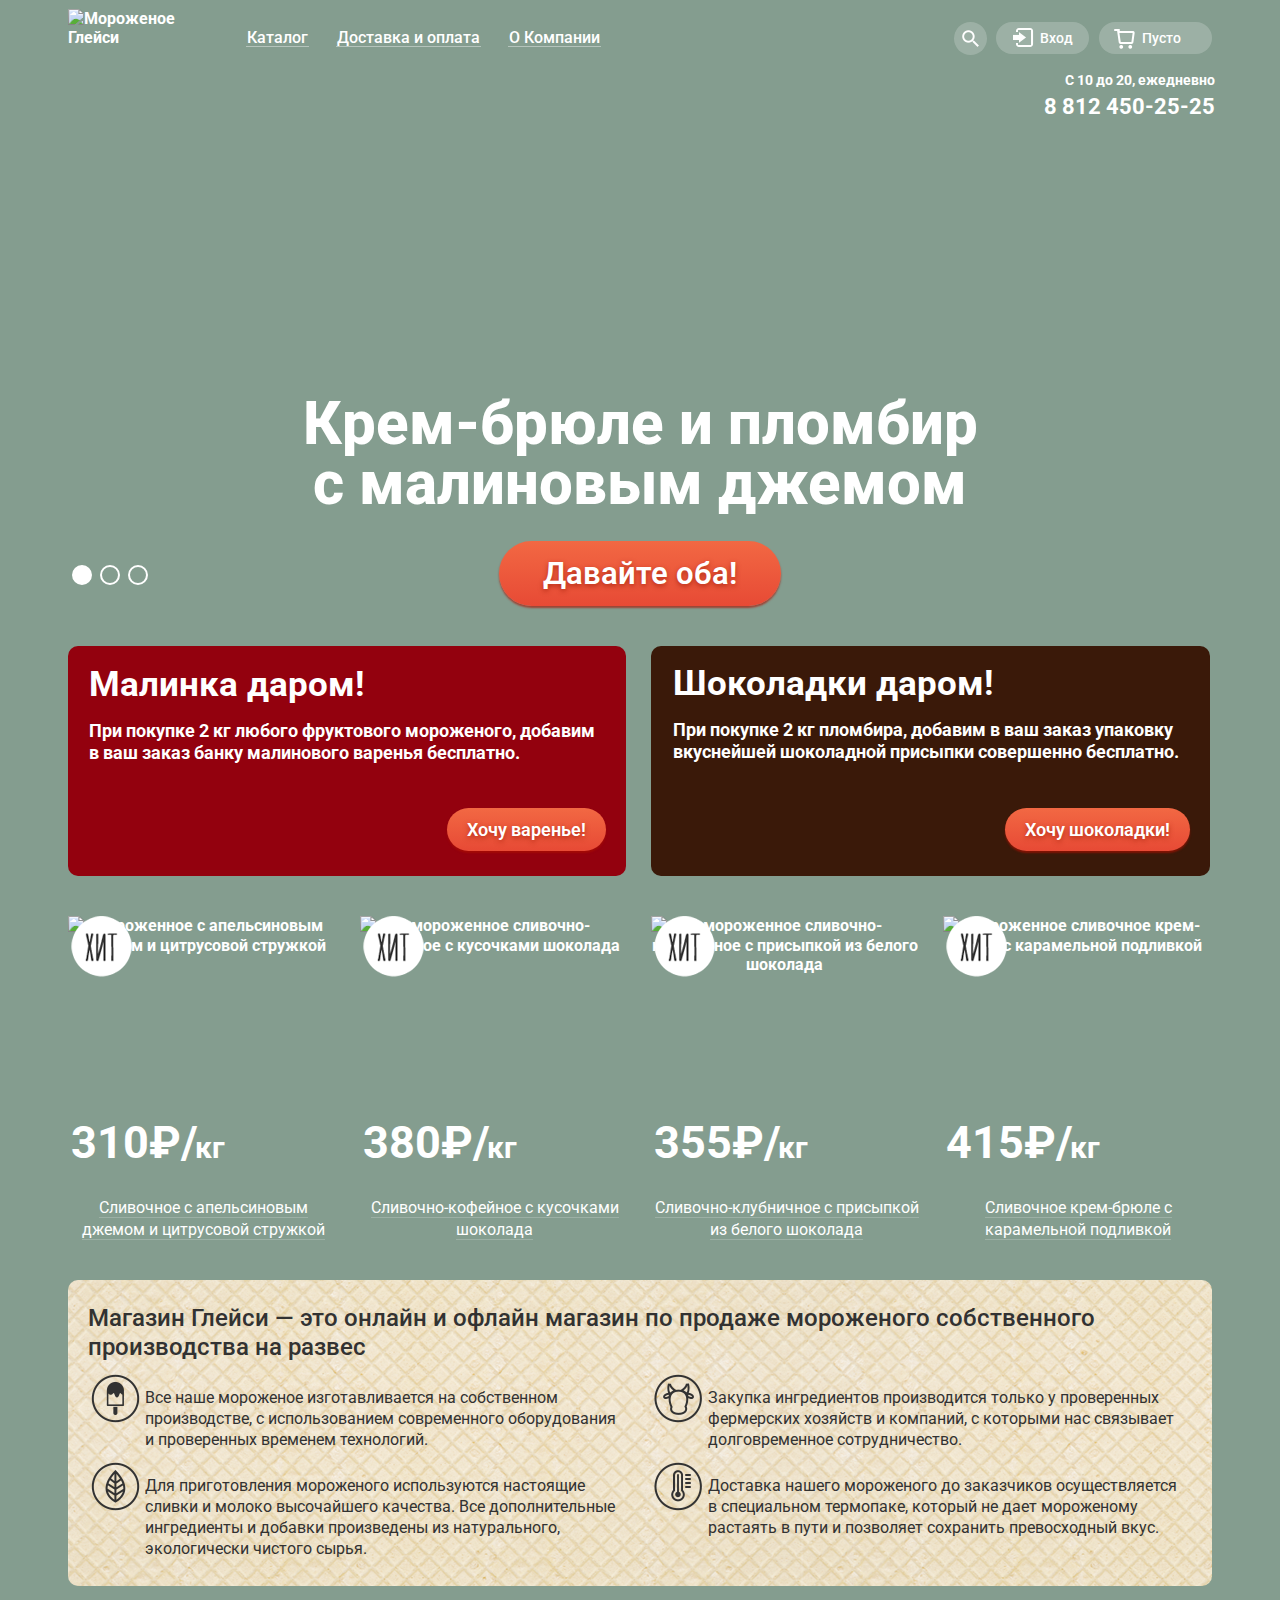
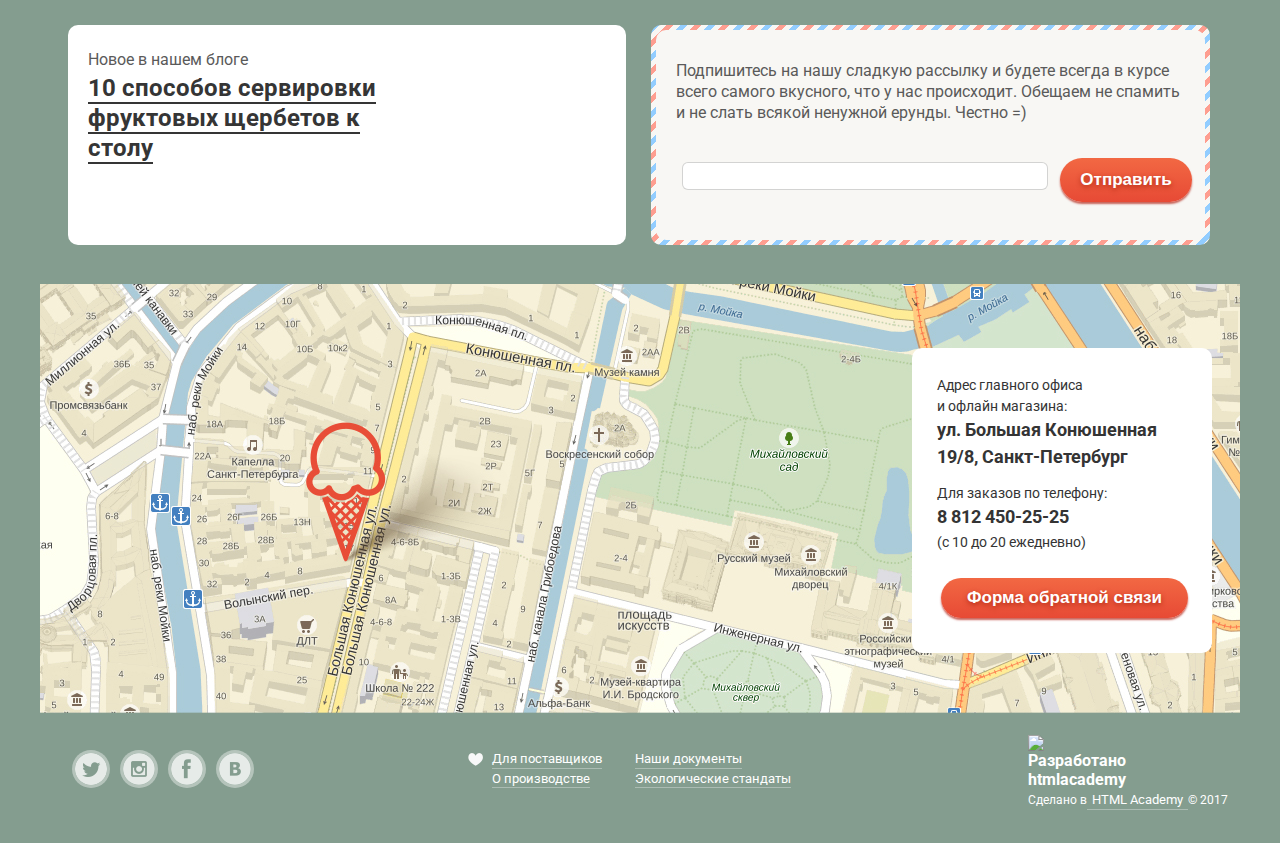
==== commit f1e4abc3: "поправила цвет ссылки активного меню каталога" ====
--- a/index.html
+++ b/index.html
@@ -4,38 +4,38 @@
 		<title>Глейси</title>
 		<meta charset="utf-8">
 		<link href="https://fonts.googleapis.com/css?family=Roboto:400,500,700&amp;subset=cyrillic" rel="stylesheet">
-		<link rel="stylesheet" type="text/css" href="css/normalize.css">
-		<link rel="stylesheet" type="text/css" href="css/style.css">
+		<link type="text/css" href="css/normalize.css" rel="stylesheet">
+		<link type="text/css" href="css/style.css" rel="stylesheet">
 	</head>
 	<body>
-	<input type="radio" id="btn-1" name="toggle" checked>
-    <input type="radio" id="btn-2" name="toggle">
-    <input type="radio" id="btn-3" name="toggle">
+	<input id="btn-1" name="toggle" type="radio" checked>
+    <input id="btn-2" name="toggle" type="radio">
+    <input id="btn-3" name="toggle" type="radio">
 <!-- Шапка сайта -->
 	<div class="site-wrapper">
 		<div class="content-wrapper">
 			<header class="main-header clearfix">
 					<div class="left-column">
-						<img class="logo" src="img/logo.png" alt="Мороженое Глейси" width="154" height="64">
+						<img class="logo" src="img/logo.png" alt="Мороженое Глейси" height="64" width="154">
 						<nav class="main-navigation">
 							<ul class="main-nav-menu">
 								<li>
 									<a class="main-nav-top" href="#">Каталог</a>
 									<ul class="sub-menu">
 										<li class="sub-menu-item">
-											<a  class="bdr" href="">Новинки</a>
+											<a class="bdr" href="#">Новинки</a>
 										</li>
 										<li class="sub-menu-item">
 											<a href="catalog.html">Сливочное</a>
 										</li>
 										<li class="sub-menu-item">
-											<a href="">Щербеты</a>
-										</li>
-										<li class="sub-menu-item">
-											<a href="">Фруктовый лед</a>
-										</li>
-										<li class="sub-menu-item">
-											<a href="">Мелорин</a>
+											<a href="#">Щербеты</a>
+										</li>
+										<li class="sub-menu-item">
+											<a href="#">Фруктовый лед</a>
+										</li>
+										<li class="sub-menu-item">
+											<a href="#">Мелорин</a>
 										</li>
 									</ul>
 								</li>
@@ -47,11 +47,11 @@
 					<div class="right-column">
 						<div class="header-search">
 							<div class="icon-search">
-								<a class="header-link" href=""></a>
+								<a class="header-link" href="#"></a>
 							</div>
 							<div class="header-search-form">
-								<form  class="block-header-search-form" action="#" method="post">
-									<input id="search-block" type="text" name="search" placeholder="Что ищем?">
+								<form class="block-header-search-form" action="#" method="post">
+									<input id="search-block" name="search" type="text" placeholder="Что ищем?">
 									<label for="search-block"></label>
 								</form>
 							</div>
@@ -59,17 +59,17 @@
 						<div class="user-block">
 							<a class="header-link" href="#">Вход</a>
 							<div class="login-block-form">
-								<form  class="user-block-form" action="#" method="post">
-									<input id="email" type="email" name="email" placeholder="Электронная почта">
-									<input id="password" type="password" name="password" placeholder="Пароль">
+								<form class="user-block-form" action="#" method="post">
+									<input id="email" name="email" type="email" placeholder="Электронная почта">
 									<label for="email"></label>
+									<input id="password" name="password" type="password" placeholder="Пароль">
 									<label for="password"></label>
 									<div class="enter">
-										<input class="btn" type="submit" name="Войти" value="Войти">
+										<input class="btn" name="Войти" type="submit" value="Войти">
 									</div>
 									<div class="links">
 										<a class="forgot-password" href="#">Забыли пароль?</a>
-										<a class="new-registration" href="">Новая регистрация</a>
+										<a class="new-registration" href="#">Новая регистрация</a>
 									</div>
 								</form>
 							</div>
@@ -98,9 +98,9 @@
 					<a class="slide-btn" href="#">Давайте оба!</a>
 				</div>
 				<div class="slider-controls">
-	            <label for="btn-1"></label>
-	            <label for="btn-2"></label>
-	            <label for="btn-3"></label>
+		            <label for="btn-1"></label>
+		            <label for="btn-2"></label>
+		            <label for="btn-3"></label>
 	          </div>
 			</div>
 	<!--Основное содержание  -->
@@ -123,50 +123,50 @@
 					<section class="catalog">
 						<article class="item">
 							<figure class="item-hit hit">
-								<img src="img/ice-cream-item1.png" width="267" height="267" alt="мороженное с апельсиновым джемом и цитрусовой стружкой">
+								<img src="img/ice-cream-item1.png" alt="мороженное с апельсиновым джемом и цитрусовой стружкой" height="267" width="267">
 							</figure>
 							<span class="catalog-price">310₽/
 								<span>кг</span>
 							</span>
 							<a class="catalog-title">Сливочное с апельсиновым джемом и цитрусовой стружкой</a>
 							<div class="additional">
-								<a class="btn catalog-btn" href="">Быстрый просмотр</a>
-							</div>
-						</article>
-						<article class="item">
-							<figure class="item-hit hit">
-								<img src="img/ice-cream-item2.png" width="267" height="267" alt="мороженное сливочно-кофейное с кусочками шоколада">
-							</figure>
-							<span  class="catalog-price">380₽/
+								<a class="btn catalog-btn" href="#">Быстрый просмотр</a>
+							</div>
+						</article>
+						<article class="item">
+							<figure class="item-hit hit">
+								<img src="img/ice-cream-item2.png" alt="мороженное сливочно-кофейное с кусочками шоколада" height="267" width="267">
+							</figure>
+							<span class="catalog-price">380₽/
 								<span>кг</span>
 							</span>
 							<a class="catalog-title">Сливочно-кофейное с кусочками шоколада</a>
 							<div class="additional">
-								<a class="btn catalog-btn" href="">Быстрый просмотр</a>
-							</div>
-						</article>
-						<article class="item">
-							<figure class="item-hit hit">
-								<img src="img/ice-cream-item3.png" width="267" height="267" alt="мороженное сливочно-клубничное с присыпкой из белого шоколада">
-							</figure>
-							<span  class="catalog-price">355₽/
+								<a class="btn catalog-btn" href="#">Быстрый просмотр</a>
+							</div>
+						</article>
+						<article class="item">
+							<figure class="item-hit hit">
+								<img src="img/ice-cream-item3.png" alt="мороженное сливочно-клубничное с присыпкой из белого шоколада" height="267" width="267">
+							</figure>
+							<span class="catalog-price">355₽/
 								<span>кг</span>
 							</span>
 							<a class="catalog-title">Сливочно-клубничное с присыпкой из белого шоколада</a>
 							<div class="additional">
-								<a class="btn catalog-btn" href="">Быстрый просмотр</a>
-							</div>
-						</article>
-						<article class="item">
-							<figure class="item-hit hit">
-								<img src="img/ice-cream-item4.png" width="267" height="267" alt="мороженное cливочное крем-брюле с карамельной подливкой">
-							</figure>
-							<span  class="catalog-price">415₽/
+								<a class="btn catalog-btn" href="#">Быстрый просмотр</a>
+							</div>
+						</article>
+						<article class="item">
+							<figure class="item-hit hit">
+								<img src="img/ice-cream-item4.png" alt="мороженное cливочное крем-брюле с карамельной подливкой" height="267" width="267">
+							</figure>
+							<span class="catalog-price">415₽/
 								<span>кг</span>
 							</span>
 							<a class="catalog-title">Сливочное крем-брюле с карамельной подливкой</a>
 							<div class="additional">
-								<a class="btn catalog-btn" href="">Быстрый просмотр</a>
+								<a class="btn catalog-btn" href="#">Быстрый просмотр</a>
 							</div>
 						</article>
 					</section>
@@ -202,7 +202,7 @@
 								<p class="block-white-text">Подпишитесь на нашу сладкую рассылку и будете всегда в курсе всего самого вкусного, что у нас происходит. Обещаем не спамить и не слать всякой ненужной ерунды. Честно =) </p>
 								<form class="email-block" action="#" method="post">
 									<div class="subscription-block">
-										<input class="email-field" id="subscription" type="text" name="mail" placeholder="Электронная почта">
+										<input class="email-field" id="subscription" name="mail" type="text" placeholder="Электронная почта">
 										<label class="email-label" for="subscription">Электронная почта</label>
 									</div>
 									<button class="btn" type="submit">Отправить</button>
@@ -222,13 +222,13 @@
 		<div class="content-wrapper">
 			<div class="contact-form clearfix">
 				<div class="contact-form-adress">
-						<p>Адрес главного офиса<br>
-							и офлайн магазина:<br>
-							<span>ул. Большая Конюшенная 19/8, Санкт-Петербург</span>
-						</p>
+					<p>Адрес главного офиса<br>
+					и офлайн магазина:<br>
+						<span>ул. Большая Конюшенная 19/8, Санкт-Петербург</span>
+					</p>
 					<p>Для заказов по телефону:<br>
 						<span>8 812 450-25-25</span>
-						(с 10 до 20 ежедневно)
+					(с 10 до 20 ежедневно)
 					</p>
 					<button class="form-btn btn" type="button">Форма обратной связи</button>
 				</div>
@@ -262,33 +262,33 @@
 					</div>
 				</div>
 				<div class="footer-copyright">
-          			<img src="img/html-academy.png" alt="Разработано htmlacademy" width="108" height="38">
-          			<span>Сделано в<a class="" href="https://htmlacademy.ru"> HTML Academy </a>&#169; 2017</span>
+          			<img src="img/html-academy.png" alt="Разработано htmlacademy" height="38" width="108">
+          			<span>Сделано в<a class href="https://htmlacademy.ru"> HTML Academy </a>&#169; 2017</span>
         		</div>
 			</div>
 		</footer>
 	</div>
 	<div class="modal-content modal-show">
 		<button class="modal-content-close" type="button" title="Закрыть">Закрыть</button>
-		<form class="feedback-form" method="post" action="#" >
+		<form class="feedback-form" action="#" method="post">
 			<h3 class="modal-content-title">Мы обязательно Вам ответим!</h3>
 			<div class="control">
-				<input id="modal-name" type="text" name="name" placeholder="Как Вас зовут?">
+				<input id="modal-name" name="name" type="text" placeholder="Как Вас зовут?">
 				<label for="modal-name">Как Вас зовут?</label>
 			</div>
 			<div class="control">
-				<input id="modal-email" type="text" name="email" placeholder="Ваша почта для ответа?">
+				<input id="modal-email" name="email" type="text" placeholder="Ваша почта для ответа?">
 				<label for="modal-email">Ваша почта для ответа?</label>
 			</div>
 			<div class="control">
-				<textarea id="modal-text" name="text" cols="30" rows="5" placeholder="Напишите что-нибудь..."></textarea>
+				<textarea id="modal-text" name="text" cols="30" placeholder="Напишите что-нибудь..." rows="5"></textarea>
 				<label for="modal-text">Напишите что-нибудь...</label>
 			</div>
-			<input class="btn" type="submit" name="Отправить" value="Отправить">
+			<input class="btn" name="Отправить" type="submit" value="Отправить">
 		</form>
 	</div>
 	<div class="modal-shadow modal-show"></div>
-	<!-- <script type="text/javascript" charset="utf-8" async src="https://api-maps.yandex.ru/services/constructor/1.0/js/?sid=ZRyIMFLxziNODfjjjy3DTkNcJqNhhyDD&amp;width=100%25&amp;height=430&amp;lang=ru_RU&amp;sourceType=constructor&amp;scroll=true&amp;id=yandex-map"></script> -->
-	<script type="text/javascript" src="js/script.js"></script>
+	<script src="https://api-maps.yandex.ru/services/constructor/1.0/js/?sid=ZRyIMFLxziNODfjjjy3DTkNcJqNhhyDD&amp;width=100%25&amp;height=430&amp;lang=ru_RU&amp;sourceType=constructor&amp;scroll=true&amp;id=yandex-map" type="text/javascript" async charset="utf-8"></script>
+	<script src="js/script.js" type="text/javascript"></script>
 	</body>
 </html>
--- a/css/style.css
+++ b/css/style.css
@@ -305,7 +305,7 @@
   left: 0;
   display: inline-block;
   vertical-align: middle;
-  width: 267px;
+  width: 272px;
   float: right;
   text-align: right;
 }
@@ -676,7 +676,7 @@
   line-height: 13px;
   font-weight: 700;
   color: #ffffff;
-  bottom: 70px;
+  top: 220px;
   left: 3px;
 }
 
@@ -795,8 +795,8 @@
 
 .item .btn{
   position: relative;
-  padding: 5px 24px;
-  font-size: 15px;
+  padding: 12px 16px;
+  font-size: 18px;
   line-height: 24px;
   right: 0;
   bottom: 0;
@@ -1354,6 +1354,7 @@
   position: absolute;
   top: 15px;
   right: 15px;
+  z-index: 1;
   width: 18px;
   height: 18px;
   font-size: 0;
@@ -1891,7 +1892,7 @@
 .block-fillers{
   background-color: rgba(255,255,255,0.2);
   border-radius: 18px;
-  padding: 7px 15px;
+  padding: 9px 15px;
 }
 
 .block-fillers input[type="checkbox"]{
@@ -1958,6 +1959,7 @@
   color: #ffffff;
   text-decoration: none;
   text-shadow: none;
+  line-height: 18px;
   border: none;
   background-color: rgba(251,252,251,0.2);
   border-radius: 18px ;
@@ -1976,7 +1978,8 @@
 }
 
 .page-nav{
-  margin-top: 84px;
+  margin-top: 90px;
+  margin-right: -11px;
   padding-bottom: 30px;
   border-bottom: 1px solid rgba(255,255,255,0.3);
 }
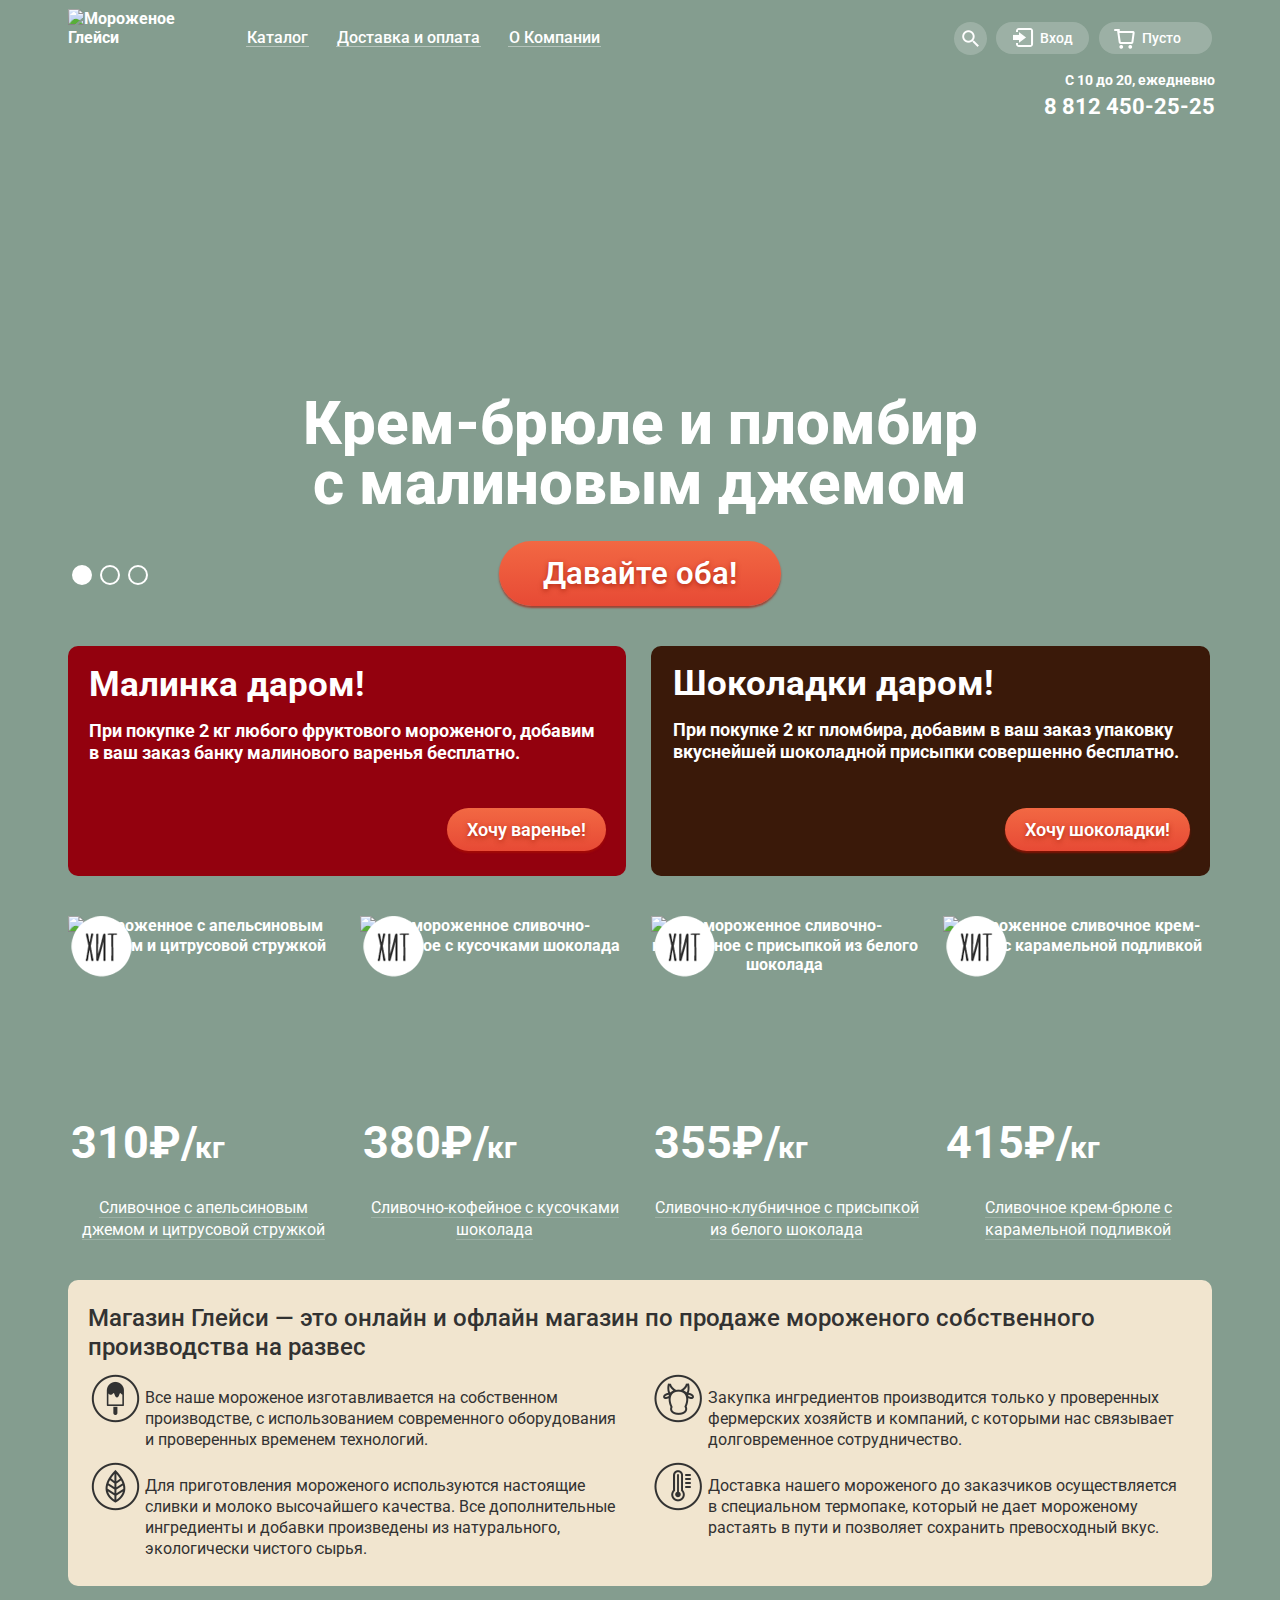
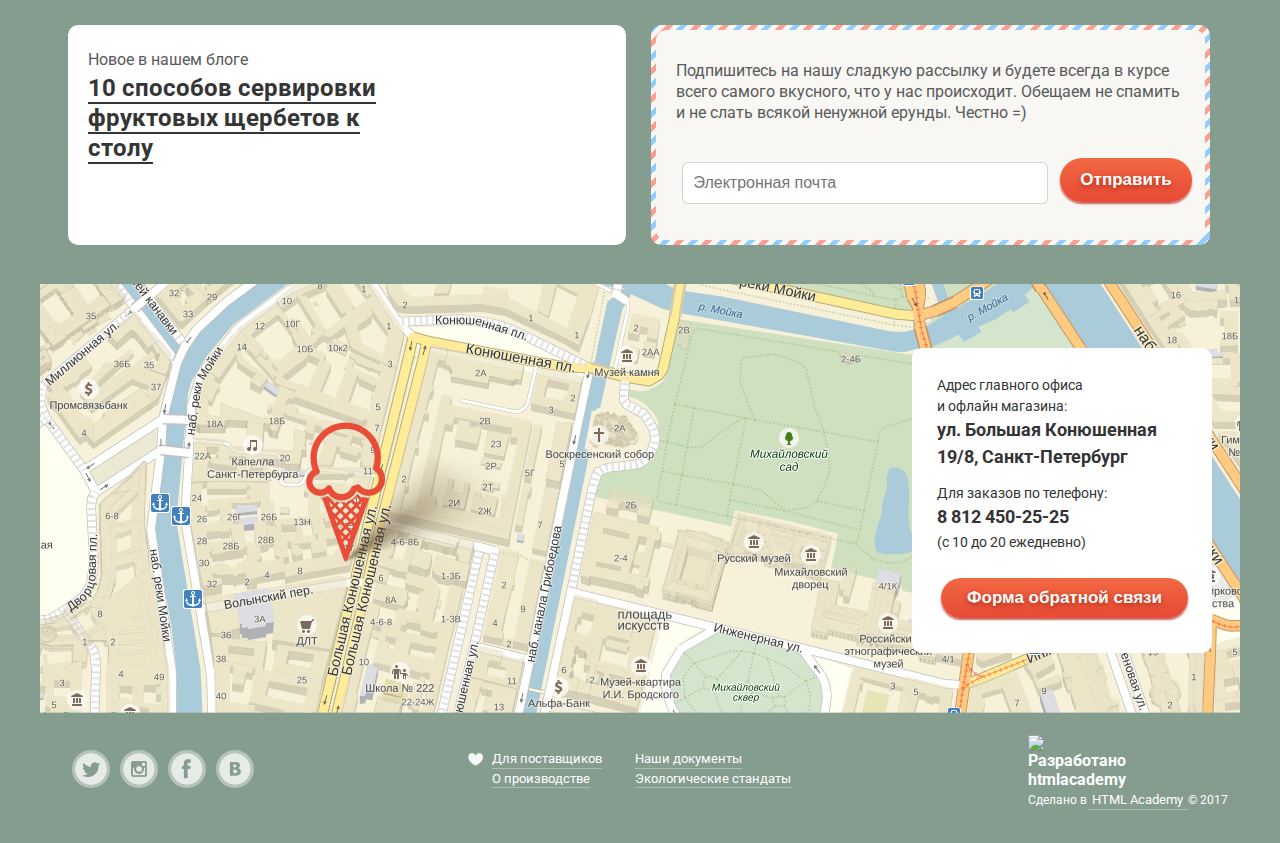
==== commit 74d3250e: "Автоформатирование" ====
--- a/index.html
+++ b/index.html
@@ -1,294 +1,294 @@
 <!DOCTYPE html>
 <html lang="ru">
-	<head>
-		<title>Глейси</title>
-		<meta charset="utf-8">
-		<link href="https://fonts.googleapis.com/css?family=Roboto:400,500,700&amp;subset=cyrillic" rel="stylesheet">
-		<link type="text/css" href="css/normalize.css" rel="stylesheet">
-		<link type="text/css" href="css/style.css" rel="stylesheet">
-	</head>
-	<body>
-	<input id="btn-1" name="toggle" type="radio" checked>
-    <input id="btn-2" name="toggle" type="radio">
-    <input id="btn-3" name="toggle" type="radio">
+<head>
+    <title>Глейси</title>
+    <meta charset="utf-8">
+    <link href="https://fonts.googleapis.com/css?family=Roboto:400,500,700&amp;subset=cyrillic" rel="stylesheet">
+    <link type="text/css" href="css/normalize.css" rel="stylesheet">
+    <link type="text/css" href="css/style.css" rel="stylesheet">
+</head>
+<body>
+<input id="btn-1" name="toggle" type="radio" checked>
+<input id="btn-2" name="toggle" type="radio">
+<input id="btn-3" name="toggle" type="radio">
 <!-- Шапка сайта -->
-	<div class="site-wrapper">
-		<div class="content-wrapper">
-			<header class="main-header clearfix">
-					<div class="left-column">
-						<img class="logo" src="img/logo.png" alt="Мороженое Глейси" height="64" width="154">
-						<nav class="main-navigation">
-							<ul class="main-nav-menu">
-								<li>
-									<a class="main-nav-top" href="#">Каталог</a>
-									<ul class="sub-menu">
-										<li class="sub-menu-item">
-											<a class="bdr" href="#">Новинки</a>
-										</li>
-										<li class="sub-menu-item">
-											<a href="catalog.html">Сливочное</a>
-										</li>
-										<li class="sub-menu-item">
-											<a href="#">Щербеты</a>
-										</li>
-										<li class="sub-menu-item">
-											<a href="#">Фруктовый лед</a>
-										</li>
-										<li class="sub-menu-item">
-											<a href="#">Мелорин</a>
-										</li>
-									</ul>
-								</li>
-								<li><a class="main-nav-top" href="#">Доставка и оплата</a></li>
-								<li><a class="main-nav-top" href="#">О Компании</a></li>
-							</ul>
-						</nav>
-					</div>
-					<div class="right-column">
-						<div class="header-search">
-							<div class="icon-search">
-								<a class="header-link" href="#"></a>
-							</div>
-							<div class="header-search-form">
-								<form class="block-header-search-form" action="#" method="post">
-									<input id="search-block" name="search" type="text" placeholder="Что ищем?">
-									<label for="search-block"></label>
-								</form>
-							</div>
-						</div>
-						<div class="user-block">
-							<a class="header-link" href="#">Вход</a>
-							<div class="login-block-form">
-								<form class="user-block-form" action="#" method="post">
-									<input id="email" name="email" type="email" placeholder="Электронная почта">
-									<label for="email"></label>
-									<input id="password" name="password" type="password" placeholder="Пароль">
-									<label for="password"></label>
-									<div class="enter">
-										<input class="btn" name="Войти" type="submit" value="Войти">
-									</div>
-									<div class="links">
-										<a class="forgot-password" href="#">Забыли пароль?</a>
-										<a class="new-registration" href="#">Новая регистрация</a>
-									</div>
-								</form>
-							</div>
-						</div>
-						<div class="header-backet">
-							<a class="header-link" href="#">Пусто</a>
-						</div>
-						<div class="header-contact clearfix">
-							<p>C 10 до 20, ежедневно</p>
-							<p>8 812 450-25-25</p>
-						</div>
-					</div>
-			</header>
-	<!-- Слайдер-->
-			<div class="slider">
-				<div class="slide" id="slide1">
-					<div class="slide-title">Крем-брюле и пломбир с малиновым джемом</div>
-					<a class="slide-btn" href="#">Давайте оба!</a>
-				</div>
-				<div class="slide" id="slide2">
-					<div class="slide-title">Шоколадный пломбир и лимонный сорбет</div>
-					<a class="slide-btn" href="#">Давайте оба!</a>
-				</div>
-				<div class="slide" id="slide3">
-					<div class="slide-title">Пломбир с помадкой и клубничный щербет</div>
-					<a class="slide-btn" href="#">Давайте оба!</a>
-				</div>
-				<div class="slider-controls">
-		            <label for="btn-1"></label>
-		            <label for="btn-2"></label>
-		            <label for="btn-3"></label>
-	          </div>
-			</div>
-	<!--Основное содержание  -->
-			<main class="main-content">
-					<div class="stock">
-						<div class="stock-left">
-							<h3>Малинка даром!</h3>
-							<p>При покупке 2 кг любого фруктового мороженого, добавим в ваш заказ банку малинового варенья бесплатно.
-	 </p>
-	 					<a class="btn" href="#">Хочу варенье!</a>
-						</div>
-						<div class="stock-right">
-							<h3>Шоколадки даром!</h3>
-							<p>При покупке 2 кг пломбира, добавим в ваш заказ упаковку вкуснейшей шоколадной присыпки совершенно бесплатно.
-	 </p>
-	 					<a class="btn" href="#">Хочу шоколадки!</a>
-						</div>
-					</div>
-	<!-- Товары -->
-					<section class="catalog">
-						<article class="item">
-							<figure class="item-hit hit">
-								<img src="img/ice-cream-item1.png" alt="мороженное с апельсиновым джемом и цитрусовой стружкой" height="267" width="267">
-							</figure>
-							<span class="catalog-price">310₽/
-								<span>кг</span>
-							</span>
-							<a class="catalog-title">Сливочное с апельсиновым джемом и цитрусовой стружкой</a>
-							<div class="additional">
-								<a class="btn catalog-btn" href="#">Быстрый просмотр</a>
-							</div>
-						</article>
-						<article class="item">
-							<figure class="item-hit hit">
-								<img src="img/ice-cream-item2.png" alt="мороженное сливочно-кофейное с кусочками шоколада" height="267" width="267">
-							</figure>
-							<span class="catalog-price">380₽/
-								<span>кг</span>
-							</span>
-							<a class="catalog-title">Сливочно-кофейное с кусочками шоколада</a>
-							<div class="additional">
-								<a class="btn catalog-btn" href="#">Быстрый просмотр</a>
-							</div>
-						</article>
-						<article class="item">
-							<figure class="item-hit hit">
-								<img src="img/ice-cream-item3.png" alt="мороженное сливочно-клубничное с присыпкой из белого шоколада" height="267" width="267">
-							</figure>
-							<span class="catalog-price">355₽/
-								<span>кг</span>
-							</span>
-							<a class="catalog-title">Сливочно-клубничное с присыпкой из белого шоколада</a>
-							<div class="additional">
-								<a class="btn catalog-btn" href="#">Быстрый просмотр</a>
-							</div>
-						</article>
-						<article class="item">
-							<figure class="item-hit hit">
-								<img src="img/ice-cream-item4.png" alt="мороженное cливочное крем-брюле с карамельной подливкой" height="267" width="267">
-							</figure>
-							<span class="catalog-price">415₽/
-								<span>кг</span>
-							</span>
-							<a class="catalog-title">Сливочное крем-брюле с карамельной подливкой</a>
-							<div class="additional">
-								<a class="btn catalog-btn" href="#">Быстрый просмотр</a>
-							</div>
-						</article>
-					</section>
-	<!-- Блок описания -->
-					<div class="title-about">
-						<h1>Магазин Глейси  — это онлайн и офлайн магазин по продаже мороженого собственного производства на развес</h1>
-							<div class="about-left-top box ">
-								<p>Все наше мороженое изготавливается на собственном производстве, с использованием современного оборудования и проверенных временем технологий.</p>
-							</div>
-							<div class="about-left-bottom box">
-								<p>Закупка ингредиентов  производится только у проверенных фермерских хозяйств и компаний, с которыми нас связывает долговременное сотрудничество.</p>
-							</div>
-							<div class="about-right-top box">
-								<p>Для приготовления мороженого используются настоящие сливки и молоко высочайшего качества. Все дополнительные ингредиенты и добавки произведены из натурального, экологически чистого сырья.</p>
-							</div>
-							<div class="about-right-bottom box">
-								<p>Доставка нашего мороженого до заказчиков осуществляется в специальном термопаке, который не дает мороженому растаять в пути и позволяет сохранить превосходный вкус.</p>
-							</div>
-					</div>
-	<!-- Новости -->
-					<div class="blog-subscription">
-						<div class="block-n-d blog">
-							<p class="text-news">Новое в нашем блоге</p>
-							<div class="link-news">
+<div class="site-wrapper">
+    <div class="content-wrapper">
+        <header class="main-header clearfix">
+            <div class="left-column">
+                <img class="logo" src="img/logo.png" alt="Мороженое Глейси" height="64" width="154">
+                <nav class="main-navigation">
+                    <ul class="main-nav-menu">
+                        <li>
+                            <a class="main-nav-top" href="#">Каталог</a>
+                            <ul class="sub-menu">
+                                <li class="sub-menu-item">
+                                    <a class="bdr" href="#">Новинки</a>
+                                </li>
+                                <li class="sub-menu-item">
+                                    <a href="catalog.html">Сливочное</a>
+                                </li>
+                                <li class="sub-menu-item">
+                                    <a href="#">Щербеты</a>
+                                </li>
+                                <li class="sub-menu-item">
+                                    <a href="#">Фруктовый лед</a>
+                                </li>
+                                <li class="sub-menu-item">
+                                    <a href="#">Мелорин</a>
+                                </li>
+                            </ul>
+                        </li>
+                        <li><a class="main-nav-top" href="#">Доставка и оплата</a></li>
+                        <li><a class="main-nav-top" href="#">О Компании</a></li>
+                    </ul>
+                </nav>
+            </div>
+            <div class="right-column">
+                <div class="header-search">
+                    <div class="icon-search">
+                        <a class="header-link" href="#"></a>
+                    </div>
+                    <div class="header-search-form">
+                        <form class="block-header-search-form" action="#" method="post">
+                            <input id="search-block" name="search" type="text" placeholder="Что ищем?">
+                            <label for="search-block"></label>
+                        </form>
+                    </div>
+                </div>
+                <div class="user-block">
+                    <a class="header-link" href="#">Вход</a>
+                    <div class="login-block-form">
+                        <form class="user-block-form" action="#" method="post">
+                            <input id="email" name="email" type="email" placeholder="Электронная почта">
+                            <label for="email"></label>
+                            <input id="password" name="password" type="password" placeholder="Пароль">
+                            <label for="password"></label>
+                            <div class="enter">
+                                <input class="btn" name="Войти" type="submit" value="Войти">
+                            </div>
+                            <div class="links">
+                                <a class="forgot-password" href="#">Забыли пароль?</a>
+                                <a class="new-registration" href="#">Новая регистрация</a>
+                            </div>
+                        </form>
+                    </div>
+                </div>
+                <div class="header-backet">
+                    <a class="header-link" href="#">Пусто</a>
+                </div>
+                <div class="header-contact clearfix">
+                    <p>C 10 до 20, ежедневно</p>
+                    <p>8 812 450-25-25</p>
+                </div>
+            </div>
+        </header>
+        <!-- Слайдер-->
+        <div class="slider">
+            <div class="slide" id="slide1">
+                <div class="slide-title">Крем-брюле и пломбир с малиновым джемом</div>
+                <a class="slide-btn" href="#">Давайте оба!</a>
+            </div>
+            <div class="slide" id="slide2">
+                <div class="slide-title">Шоколадный пломбир и лимонный сорбет</div>
+                <a class="slide-btn" href="#">Давайте оба!</a>
+            </div>
+            <div class="slide" id="slide3">
+                <div class="slide-title">Пломбир с помадкой и клубничный щербет</div>
+                <a class="slide-btn" href="#">Давайте оба!</a>
+            </div>
+            <div class="slider-controls">
+                <label for="btn-1"></label>
+                <label for="btn-2"></label>
+                <label for="btn-3"></label>
+            </div>
+        </div>
+        <!--Основное содержание  -->
+        <main class="main-content">
+            <div class="stock">
+                <div class="stock-left">
+                    <h3>Малинка даром!</h3>
+                    <p>При покупке 2 кг любого фруктового мороженого, добавим в ваш заказ банку малинового варенья бесплатно.
+                    </p>
+                    <a class="btn" href="#">Хочу варенье!</a>
+                </div>
+                <div class="stock-right">
+                    <h3>Шоколадки даром!</h3>
+                    <p>При покупке 2 кг пломбира, добавим в ваш заказ упаковку вкуснейшей шоколадной присыпки совершенно бесплатно.
+                    </p>
+                    <a class="btn" href="#">Хочу шоколадки!</a>
+                </div>
+            </div>
+            <!-- Товары -->
+            <section class="catalog">
+                <article class="item">
+                    <figure class="item-hit hit">
+                        <img src="img/ice-cream-item1.png" alt="мороженное с апельсиновым джемом и цитрусовой стружкой" height="267" width="267">
+                    </figure>
+                    <span class="catalog-price">310₽/
+								<span>кг</span>
+							</span>
+                    <a class="catalog-title">Сливочное с апельсиновым джемом и цитрусовой стружкой</a>
+                    <div class="additional">
+                        <a class="btn catalog-btn" href="#">Быстрый просмотр</a>
+                    </div>
+                </article>
+                <article class="item">
+                    <figure class="item-hit hit">
+                        <img src="img/ice-cream-item2.png" alt="мороженное сливочно-кофейное с кусочками шоколада" height="267" width="267">
+                    </figure>
+                    <span class="catalog-price">380₽/
+								<span>кг</span>
+							</span>
+                    <a class="catalog-title">Сливочно-кофейное с кусочками шоколада</a>
+                    <div class="additional">
+                        <a class="btn catalog-btn" href="#">Быстрый просмотр</a>
+                    </div>
+                </article>
+                <article class="item">
+                    <figure class="item-hit hit">
+                        <img src="img/ice-cream-item3.png" alt="мороженное сливочно-клубничное с присыпкой из белого шоколада" height="267" width="267">
+                    </figure>
+                    <span class="catalog-price">355₽/
+								<span>кг</span>
+							</span>
+                    <a class="catalog-title">Сливочно-клубничное с присыпкой из белого шоколада</a>
+                    <div class="additional">
+                        <a class="btn catalog-btn" href="#">Быстрый просмотр</a>
+                    </div>
+                </article>
+                <article class="item">
+                    <figure class="item-hit hit">
+                        <img src="img/ice-cream-item4.png" alt="мороженное cливочное крем-брюле с карамельной подливкой" height="267" width="267">
+                    </figure>
+                    <span class="catalog-price">415₽/
+								<span>кг</span>
+							</span>
+                    <a class="catalog-title">Сливочное крем-брюле с карамельной подливкой</a>
+                    <div class="additional">
+                        <a class="btn catalog-btn" href="#">Быстрый просмотр</a>
+                    </div>
+                </article>
+            </section>
+            <!-- Блок описания -->
+            <div class="title-about">
+                <h1>Магазин Глейси  — это онлайн и офлайн магазин по продаже мороженого собственного производства на развес</h1>
+                <div class="about-left-top box ">
+                    <p>Все наше мороженое изготавливается на собственном производстве, с использованием современного оборудования и проверенных временем технологий.</p>
+                </div>
+                <div class="about-left-bottom box">
+                    <p>Закупка ингредиентов  производится только у проверенных фермерских хозяйств и компаний, с которыми нас связывает долговременное сотрудничество.</p>
+                </div>
+                <div class="about-right-top box">
+                    <p>Для приготовления мороженого используются настоящие сливки и молоко высочайшего качества. Все дополнительные ингредиенты и добавки произведены из натурального, экологически чистого сырья.</p>
+                </div>
+                <div class="about-right-bottom box">
+                    <p>Доставка нашего мороженого до заказчиков осуществляется в специальном термопаке, который не дает мороженому растаять в пути и позволяет сохранить превосходный вкус.</p>
+                </div>
+            </div>
+            <!-- Новости -->
+            <div class="blog-subscription">
+                <div class="block-n-d blog">
+                    <p class="text-news">Новое в нашем блоге</p>
+                    <div class="link-news">
 								<span >
 									<a href="#">10 способов сервировки фруктовых щербетов к столу</a>
 								</span>
-							</div>
-						</div>
-	<!--Форма подписки-->
-						<div class="block-n-d subscription">
-							<div class="block-white">
-								<p class="block-white-text">Подпишитесь на нашу сладкую рассылку и будете всегда в курсе всего самого вкусного, что у нас происходит. Обещаем не спамить и не слать всякой ненужной ерунды. Честно =) </p>
-								<form class="email-block" action="#" method="post">
-									<div class="subscription-block">
-										<input class="email-field" id="subscription" name="mail" type="text" placeholder="Электронная почта">
-										<label class="email-label" for="subscription">Электронная почта</label>
-									</div>
-									<button class="btn" type="submit">Отправить</button>
-								</form>
-							</div>
-						</div>
-					</div>
-			</main>
-		</div>
-<!--Карта  -->
-		<div class="maps-wrapper clearfix">
-			<div class="map">
-				<div id="yandex-map"></div>
-			</div>
-		</div>
-<!-- Адресс и контактная форма -->
-		<div class="content-wrapper">
-			<div class="contact-form clearfix">
-				<div class="contact-form-adress">
-					<p>Адрес главного офиса<br>
-					и офлайн магазина:<br>
-						<span>ул. Большая Конюшенная 19/8, Санкт-Петербург</span>
-					</p>
-					<p>Для заказов по телефону:<br>
-						<span>8 812 450-25-25</span>
-					(с 10 до 20 ежедневно)
-					</p>
-					<button class="form-btn btn" type="button">Форма обратной связи</button>
-				</div>
-			</div>
-		</div>
-<!-- Подвал -->
-		<footer class="main-footer clearfix">
-			<div class="content-wrapper clearfix">
-				<div class="footer-social">
-					<a class="social-btn social-btn-tv" href="#"></a>
-					<a class="social-btn social-btn-inst" href="#"></a>
-         			<a class="social-btn social-btn-fb" href="#"></a>
-          			<a class="social-btn social-btn-vk" href="#"></a>
-				</div>
-				<div class="menu-second clearfix">
-					<div class="menu-second-center1">
-						<div class="center">
-							<a class="heart" href="#">Для поставщиков</a>
-						</div>
-						<div class="center">
-							<a href="#">О производстве</a>
-						</div>
-					</div>
-					<div class="menu-second-center2">
-						<div class="center">
-							<a href="#">Наши документы</a>
-						</div>
-						<div class="center">
-							<a href="#">Экологические стандаты</a>
-						</div>
-					</div>
-				</div>
-				<div class="footer-copyright">
-          			<img src="img/html-academy.png" alt="Разработано htmlacademy" height="38" width="108">
-          			<span>Сделано в<a class href="https://htmlacademy.ru"> HTML Academy </a>&#169; 2017</span>
-        		</div>
-			</div>
-		</footer>
-	</div>
-	<div class="modal-content modal-show">
-		<button class="modal-content-close" type="button" title="Закрыть">Закрыть</button>
-		<form class="feedback-form" action="#" method="post">
-			<h3 class="modal-content-title">Мы обязательно Вам ответим!</h3>
-			<div class="control">
-				<input id="modal-name" name="name" type="text" placeholder="Как Вас зовут?">
-				<label for="modal-name">Как Вас зовут?</label>
-			</div>
-			<div class="control">
-				<input id="modal-email" name="email" type="text" placeholder="Ваша почта для ответа?">
-				<label for="modal-email">Ваша почта для ответа?</label>
-			</div>
-			<div class="control">
-				<textarea id="modal-text" name="text" cols="30" placeholder="Напишите что-нибудь..." rows="5"></textarea>
-				<label for="modal-text">Напишите что-нибудь...</label>
-			</div>
-			<input class="btn" name="Отправить" type="submit" value="Отправить">
-		</form>
-	</div>
-	<div class="modal-shadow modal-show"></div>
-	<script src="https://api-maps.yandex.ru/services/constructor/1.0/js/?sid=ZRyIMFLxziNODfjjjy3DTkNcJqNhhyDD&amp;width=100%25&amp;height=430&amp;lang=ru_RU&amp;sourceType=constructor&amp;scroll=true&amp;id=yandex-map" type="text/javascript" async charset="utf-8"></script>
-	<script src="js/script.js" type="text/javascript"></script>
-	</body>
+                    </div>
+                </div>
+                <!--Форма подписки-->
+                <div class="block-n-d subscription">
+                    <div class="block-white">
+                        <p class="block-white-text">Подпишитесь на нашу сладкую рассылку и будете всегда в курсе всего самого вкусного, что у нас происходит. Обещаем не спамить и не слать всякой ненужной ерунды. Честно =) </p>
+                        <form class="email-block" action="#" method="post">
+                            <div class="subscription-block">
+                                <input class="email-field" id="subscription" name="mail" type="text" placeholder="Электронная почта">
+                                <label class="email-label" for="subscription">Электронная почта</label>
+                            </div>
+                            <button class="btn" type="submit">Отправить</button>
+                        </form>
+                    </div>
+                </div>
+            </div>
+        </main>
+    </div>
+    <!--Карта  -->
+    <div class="maps-wrapper clearfix">
+        <div class="map">
+            <div id="yandex-map"></div>
+        </div>
+    </div>
+    <!-- Адресс и контактная форма -->
+    <div class="content-wrapper">
+        <div class="contact-form clearfix">
+            <div class="contact-form-adress">
+                <p>Адрес главного офиса<br>
+                    и офлайн магазина:<br>
+                    <span>ул. Большая Конюшенная 19/8, Санкт-Петербург</span>
+                </p>
+                <p>Для заказов по телефону:<br>
+                    <span>8 812 450-25-25</span>
+                    (с 10 до 20 ежедневно)
+                </p>
+                <button class="form-btn btn" type="button">Форма обратной связи</button>
+            </div>
+        </div>
+    </div>
+    <!-- Подвал -->
+    <footer class="main-footer clearfix">
+        <div class="content-wrapper clearfix">
+            <div class="footer-social">
+                <a class="social-btn social-btn-tv" href="#"></a>
+                <a class="social-btn social-btn-inst" href="#"></a>
+                <a class="social-btn social-btn-fb" href="#"></a>
+                <a class="social-btn social-btn-vk" href="#"></a>
+            </div>
+            <div class="menu-second clearfix">
+                <div class="menu-second-center1">
+                    <div class="center">
+                        <a class="heart" href="#">Для поставщиков</a>
+                    </div>
+                    <div class="center">
+                        <a href="#">О производстве</a>
+                    </div>
+                </div>
+                <div class="menu-second-center2">
+                    <div class="center">
+                        <a href="#">Наши документы</a>
+                    </div>
+                    <div class="center">
+                        <a href="#">Экологические стандаты</a>
+                    </div>
+                </div>
+            </div>
+            <div class="footer-copyright">
+                <img src="img/html-academy.png" alt="Разработано htmlacademy" height="38" width="108">
+                <span>Сделано в<a class href="https://htmlacademy.ru"> HTML Academy </a>&#169; 2017</span>
+            </div>
+        </div>
+    </footer>
+</div>
+<div class="modal-content modal-show">
+    <button class="modal-content-close" type="button" title="Закрыть">Закрыть</button>
+    <form class="feedback-form" action="#" method="post">
+        <h3 class="modal-content-title">Мы обязательно Вам ответим!</h3>
+        <div class="control">
+            <input id="modal-name" name="name" type="text" placeholder="Как Вас зовут?">
+            <label for="modal-name">Как Вас зовут?</label>
+        </div>
+        <div class="control">
+            <input id="modal-email" name="email" type="text" placeholder="Ваша почта для ответа?">
+            <label for="modal-email">Ваша почта для ответа?</label>
+        </div>
+        <div class="control">
+            <textarea id="modal-text" name="text" cols="30" placeholder="Напишите что-нибудь..." rows="5"></textarea>
+            <label for="modal-text">Напишите что-нибудь...</label>
+        </div>
+        <input class="btn" name="Отправить" type="submit" value="Отправить">
+    </form>
+</div>
+<div class="modal-shadow modal-show"></div>
+<script src="https://api-maps.yandex.ru/services/constructor/1.0/js/?sid=ZRyIMFLxziNODfjjjy3DTkNcJqNhhyDD&amp;width=100%25&amp;height=430&amp;lang=ru_RU&amp;sourceType=constructor&amp;scroll=true&amp;id=yandex-map" type="text/javascript" async charset="utf-8"></script>
+<script src="js/script.js" type="text/javascript"></script>
+</body>
 </html>
--- a/css/style.css
+++ b/css/style.css
@@ -34,8 +34,7 @@
 
 .content-wrapper{
   margin: 0 auto;
-  min-width: 900px;
-  max-width: 1200px;
+  width: 1200px;
   padding: 0 28px;
 }
 
@@ -191,6 +190,9 @@
   font-weight: 500;
 }
 
+
+
+
 .sub-menu{
   position: absolute;
   z-index: 10;
@@ -199,12 +201,12 @@
   background: #f8f7f4;
   border-radius: 7px;
   box-shadow: 0 20px 20px 0 rgba(0,0,0,0.4);
-  
-}
-
-.sub-menu-item > a{ 
-  display: block;
-  margin: 0; 
+
+}
+
+.sub-menu-item > a{
+  display: block;
+  margin: 0;
   border-radius: 0;
   padding: 0;
   padding: 10px 0;
@@ -214,6 +216,10 @@
   font-weight: 400;
   text-decoration: none;
 }
+.sub-menu-item .catalog-active-link{
+  background-color: #d07058;
+  color: #ffffff;
+}
 
 .sub-menu-item{
   width: 144px;
@@ -225,12 +231,12 @@
   background: #fbded7;
 }
 
-.sub-menu-item:first-child a:hover, 
+.sub-menu-item:first-child a:hover,
 .sub-menu-item:first-child a:active{
   border-radius: 7px 7px 0 0;
 }
 
-.sub-menu-item:last-child a:hover, 
+.sub-menu-item:last-child a:hover,
 .sub-menu-item:last-child a:active{
   border-radius: 0 0 7px 7px ;
 }
@@ -295,7 +301,7 @@
 }
 
 .left-column{
-  width: 760px;
+  width: 640px;
   float: left;
 }
 
@@ -386,22 +392,23 @@
 }
 
 .block-header-search-form{
+  position: relative;
   display: block;
   width: 342px;
   padding: 15px;
   font-size: 14px;
-  position: relative;
 }
 
 .block-header-search-form input[type="text"]{
   width: 100%;
   padding: 6px 10px;
+  font-size: 16px;
+  font-weight: 400;
+  line-height: 24px;
   border: none;
   box-shadow: 0 0 0 1px #d3d3d2;
   border-radius: 5px ;
-  color: #999999;
-  font-weight: 400;
-  line-height: 24px;
+  color: #656565; 
 }
 
 .user-block{
@@ -421,7 +428,7 @@
   padding: 9px 16px;
   border-radius: 16px;
   padding-left: 44px;
-  
+
 }
 
 .user-block > a::after{
@@ -435,7 +442,7 @@
 
 }
 
-.user-block > a:hover, 
+.user-block > a:hover,
 .icon-search > a:hover,
 .header-backet > a:hover{
   color: #323232;
@@ -468,7 +475,7 @@
   box-shadow: 0 20px 20px 0 rgba(0,0,0,0.4);
 }
 
-.user-block-form{  
+.user-block-form{
   display: inline-block;
   vertical-align: middle;
   width: 272px;
@@ -491,6 +498,49 @@
   margin-bottom: 10px;
 }
 
+.user-block-form input[type="email"]:hover,
+.user-block-form input[type="password"]:hover,
+.header-search-form input[type="text"]:hover{
+  box-shadow: inset 0 0 0 2px #d3d3d2;
+}
+
+.user-block-form input[type="email"]:focus,
+.user-block-form input[type="password"]:focus,
+.header-search-form input[type="text"]:focus{
+  outline: none;
+  box-shadow: inset 0 0 0 2px #8fbdec;
+} 
+
+/*.user-block-form input[type="email"] + label,
+.user-block-form input[type="password"] + label,
+.header-search-form input[type="text"] + label{
+  position: absolute;
+  display: block;
+  transition: top 0.7s ease, opacity 0.7s ease;
+  opacity: 0;
+  top: 11px;
+  left: 11px;
+}
+
+.user-block-form input[type="email"]:valid + label,
+.user-block-form input[type="password"]:valid + label,
+.header-search-form input[type="text"]:valid + label{
+  color: #8fbdec;
+  font-size: 11px;
+  font-weight: 400;
+}
+
+.user-block-form input[type="email"]:focus + label,
+.user-block-form input[type="password"]:focus + label,
+.header-search-form input[type="text"]:focus + label{
+  top: -20px;
+  opacity: 1;
+  color: #8fbdec;
+  font-weight: 400;
+  z-index: 11;
+}
+*/
+
 .enter{
   display: inline-block;
   vertical-align: middle;
@@ -508,6 +558,7 @@
   display: block;
   color: #333333;
   font-size: 13px;
+  font-weight: 400;
   text-decoration: none;
   border-bottom: 1px solid rgba(0,0,0,0.3);
 }
@@ -522,13 +573,13 @@
   border-bottom: 1px solid #e84d37;
 }
 
-.user-block-form .btn{ 
+.user-block-form .btn{
   display: block;
   border: none;
   padding: 10px 30px;
   font-size: 15px;
   font-weight: 700;
-  width: 102px; 
+  width: 102px;
 }
 
 .header-backet{
@@ -547,7 +598,7 @@
   padding: 9px 31px 9px 43px;
   background-color: rgba(255, 255, 255, 0.2);
   border-radius: 20px;
- 
+
 }
 
 .header-backet > .header-link::after{
@@ -702,7 +753,7 @@
 
 
 .catalog_item:hover .additional{
-  display: block; 
+  display: block;
 }
 
 .additional{
@@ -714,7 +765,7 @@
   text-align:center
 }
 
-.item{ 
+.item{
   position: relative;
   display: inline-block;
   vertical-align: top;
@@ -741,6 +792,7 @@
   display: block;
 }
 
+
 .item:nth-child(4n){
   margin-right: 0px;
 }
@@ -755,7 +807,7 @@
 
 .catalog-title:active, .catalog-title:hover{
   color:#ec593c;
-  border-bottom:1px solid rgba(236,89,60,.3)
+  border-bottom: 1px solid rgba(236,89,60,.3);
 }
 
 .item-hit{
@@ -822,7 +874,7 @@
   font-size: 0;
   padding: 0 20px;
   color: #323232;
-  background: #f1e5cf url(../img/background_SEO.png);
+  background: #f1e5cf url(../img/background-seo.png);
   border-radius: 10px;
   min-height: 306px;
 }
@@ -852,8 +904,8 @@
   padding-bottom: 25px;
   padding-left: 57px;
   font-weight: 400;
-    
-}   
+
+}
 
 .box::before{
   position: absolute;
@@ -915,17 +967,17 @@
   display: inline-block;
   vertical-align: top;
   font-size: 16px;
-  background: #ffffff url("../img/strawberry fone.jpg") no-repeat 17% 39%;
- 
-}
-
-.text-news{  
+  background: #ffffff url("../img/strawberry-fone.jpg") no-repeat 17% 39%;
+
+}
+
+.text-news{
   font-weight: 400;
   color: #5a5a5a;
   margin: 0;
   padding-top: 25px;
   padding-bottom: 7px;
-} 
+}
 
 .link-news{
   max-width: 300px;
@@ -947,11 +999,11 @@
 }
 
 .subscription{
-  background-image: repeating-linear-gradient( 
+  background-image: repeating-linear-gradient(
   -45deg,
-  #f8f7f4 0px, 
-  #f8f7f4 5px, 
-  #92cdff 5px, 
+  #f8f7f4 0px,
+  #f8f7f4 5px,
+  #92cdff 5px,
   #92cdff 10px,
   #f8f7f4 10px,
   #f8f7f4 15px,
@@ -964,18 +1016,14 @@
   display: block;
   transition: top 0.7s ease, opacity 0.7s ease;
   opacity: 0;
-  color: #999;
-  font-size: 16px;
   top: 11px;
   left: 11px;
-  width: 100%;
 }
 
 .email-field:valid + .email-label{
-  top: -20px;
-  opacity: 0;
-  font-size: 14px;
-  color: #9a9a9a;
+  color: #8fbdec;
+  font-size: 11px;
+  font-weight: 400;
 }
 
 .email-field:focus + .email-label{
@@ -1006,7 +1054,7 @@
   padding-bottom: 40px;
   font-size: 16px;
   line-height: 21px;
-}  
+}
 
 .subscription-form{
   display: inline-block;
@@ -1036,8 +1084,9 @@
 
 .email-field{
   margin-left: 7px;
-  padding: 11px 0 15px 10px;
+  padding: 11px 0 11px 10px;
   width: 100%;
+  font-size: 16px;
   border: 0;
   border-radius: 5px;
   box-shadow: 0 0 0 1px #d3d3d2;
@@ -1046,7 +1095,8 @@
 .email-field:hover {
   box-shadow: inset 0 0 0 2px #d3d3d2;
 }
-.email-field:focus {
+
+.email-field:focus{
   outline: none;
   box-shadow: inset 0 0 0 2px #8fbdec;
 }
@@ -1176,7 +1226,7 @@
   padding: 0 0;
   font-size: 0px;
   vertical-align: top;
- 
+
 }
 
 .menu-second-center1{
@@ -1335,7 +1385,7 @@
   z-index: 50;
   display: none;
   width: 478px;
-  min-height: 442px;
+  min-height: 390px;
   padding: 20px 25px;
   margin-top: -150px;
   margin-left: -235px;
@@ -1422,7 +1472,7 @@
   border-radius: 5px ;
 }
 
-.modal-content input[type="text"]:hover, 
+.modal-content input[type="text"]:hover,
 .modal-content input[type="email"]:hover,
 .modal-content textarea:hover{
   box-shadow: inset 0 0 0 2px #d3d3d2;
@@ -1462,6 +1512,11 @@
   color: #8fbdec;
 
 }
+
+:focus::-webkit-input-placeholder {color: transparent} 
+:focus::-moz-placeholder {color: transparent} 
+:focus:-moz-placeholder {color: transparent} 
+:focus:-ms-input-placeholder {color: transparent}
 
 .modal-content textarea{
   width: 426px;
@@ -1522,13 +1577,17 @@
 .link-active::before{
   display: none;
 }
+
+.sub-menu-item .catalog-active-link:hover{
+  background-color: #d07058;
+}
 /* Форма корзины*/
 .form-backet{
   position: absolute;
   top: 100%;
   right: -1px;
   z-index: 10;
-  display: none; 
+  display: none;
   min-width: 510px;
   padding: 20px 15px;
   padding-top: 35px;
@@ -1551,7 +1610,7 @@
 
 .form-table td{
   padding-bottom: 25px;
-  padding-left: 10px; 
+  padding-left: 10px;
   text-align: left;
 }
 
@@ -1604,7 +1663,7 @@
 .images-prew1{
   position: relative;
 }
- 
+
 
 .images-prew2{
   position: relative;
@@ -1674,18 +1733,20 @@
   font-size: 15px;
   line-height: 24px;
   width: 162px;
- 
+
 }
 /*==============*/
 
 
 .breadcrumbs{
   margin: 0;
+  margin-top: -20px;
   padding: 0;
+  padding-top: 3px;
   font-size: 14px;
   list-style: none;
   font-weight: 400;
-  margin-top: -20px;
+
 }
 
 .breadcrumbs li{
@@ -1696,9 +1757,35 @@
   padding: 0 5px;
 }
 
+
 .breadcrumbs a{
+  position: relative;
   color: #ffffff;
   text-decoration: none;
+}
+
+.breadcrumbs a::before{
+    content: "";
+    position: absolute;
+    height: 1px;
+    top: 16px;
+    left: 0;
+    right: 0;
+    background-color: rgba(253,254,254,0.4);
+}
+
+.breadcrumbs a:hover{
+  color: #efb89c;
+}
+
+.breadcrumbs a:hover::before{
+    content: "";
+    position: absolute;
+    height: 1px;
+    top: 16px;
+    left: 0;
+    right: 0;
+    background-color: #efb89c;
 }
 
 .container-filter{
@@ -1751,11 +1838,23 @@
   margin-top: -2.5px;
 }
 
+.popularity:hover::after{
+  content: '';
+  display: block;
+  border: 4px solid transparent;
+  border-top: 5px solid #000000;
+  position: absolute;
+  top: 50%;
+  right: 15px;
+  margin-top: -2.5px;
+}
+
 .popular{
   width: 130%;
   height: 36px;
   padding: 7px 15px;
   color: #ffffff;
+  font-size: 16px;
   text-indent: 0.01px;
   background-color: rgba(248,247,244,0.2);
   border: none;
@@ -1765,6 +1864,11 @@
   color: #343434;
   background-color: rgb(255,255,255);
   border: none;
+}
+
+.popular:hover{
+  background-color: #ffffff;
+  color: #000000;
 }
 
  .range-controls{
@@ -1806,10 +1910,30 @@
   cursor: pointer;
 }
 
+.range-controls .toggle:hover{
+  position: absolute;
+  top: 7px;
+  left: 0px;
+  width: 22px;
+  height: 22px;
+  border-radius: 50% ;
+  background: #ffffff;
+  box-shadow: 0 2px 2px 0 rgba(0,0,0,0.1);
+  cursor: pointer;
+}
+
+
 .range-controls .min-toggle{
   left: 35px;
 }
 .range-controls .max-toggle{
+  left: 132px;
+}
+
+.range-controls .min-toggle:hover{
+  left: 35px;
+}
+.range-controls .max-toggle:hover{
   left: 132px;
 }
 
@@ -1830,7 +1954,7 @@
   font-weight: 500;
   padding-right: 18px;
   padding-left: 29px;
-  
+
 }
 
 .fat-filter label:last-child{
@@ -1867,6 +1991,30 @@
   border-radius: 50%;
 }
 
+.block-fat-filter input:disabled + label::before{
+  content: "";
+  display: block;
+  position: absolute;
+  width: 20px;
+  height: 20px;
+  top: -1px;
+  left: -1px;
+  border: 1px solid rgba(255,255,255,0.3);
+  border-radius: 50%; 
+}
+
+.block-fat-filter input:disabled + label:hover::before{
+  content: "";
+  display: block;
+  position: absolute;
+  width: 20px;
+  height: 20px;
+  top: -1px;
+  left: -1px;
+  box-shadow: inset 0 0 0 2px transparent;
+  border-radius: 50%;
+}
+
 .fat-filter input[type="radio"]{
   display: none;
 }
@@ -1882,6 +2030,17 @@
   border-radius: 50%;
 }
 
+.block-fat-filter input:disabled + label::after{
+  content: "";
+  position: absolute;
+  top: 4px;
+  left: 4px;
+  width: 12px;
+  height: 12px;
+  background: rgba(255,255,255,0.3);
+  border-radius: 50%;
+}
+
 .fillers-filters{
   float: left;
   margin: 0;
@@ -1906,10 +2065,10 @@
   padding-right: 18px;
   padding-left: 30px;
 }
- 
+
 .block-fillers label:nth-child(10n){
   padding-right: 0;
-} 
+}
 
 .block-fillers label::before{
   content: "";
@@ -1940,6 +2099,36 @@
 .block-fillers label:hover::before{
   box-shadow: inset 0 0 0 1px #ffffff;
   border-radius: 5px;
+}
+
+.block-fillers input:disabled + label::before{
+  content: "";
+  display: block;
+  position: absolute;
+  width: 20px;
+  height: 20px;
+  top: 0;
+  left: 0;
+  border: 1px solid rgba(255,255,255,0.3);
+  border-radius: 5px;
+}
+
+.block-fillers input:disabled + label::after{
+  content: "";
+  position: absolute;
+  top: 4px;
+  left: 5px;
+  width: 10px;
+  height: 7px;
+  border-left: 3px solid rgba(255,255,255,0.3);
+  border-bottom: 3px solid rgba(255,255,255,0.3);
+  transform: rotate(-45deg);
+    -webkit-transform: rotate(-45deg);
+       -moz-transform: rotate(-45deg);   
+}
+
+.block-fillers input:disabled + label:hover::before{
+  box-shadow: inset 0 0 0 1px transparent;
 }
 
 .button{
@@ -2039,4 +2228,4 @@
   vertical-align: middle;
   text-decoration: none;
   color: #ffffff;
-}+}
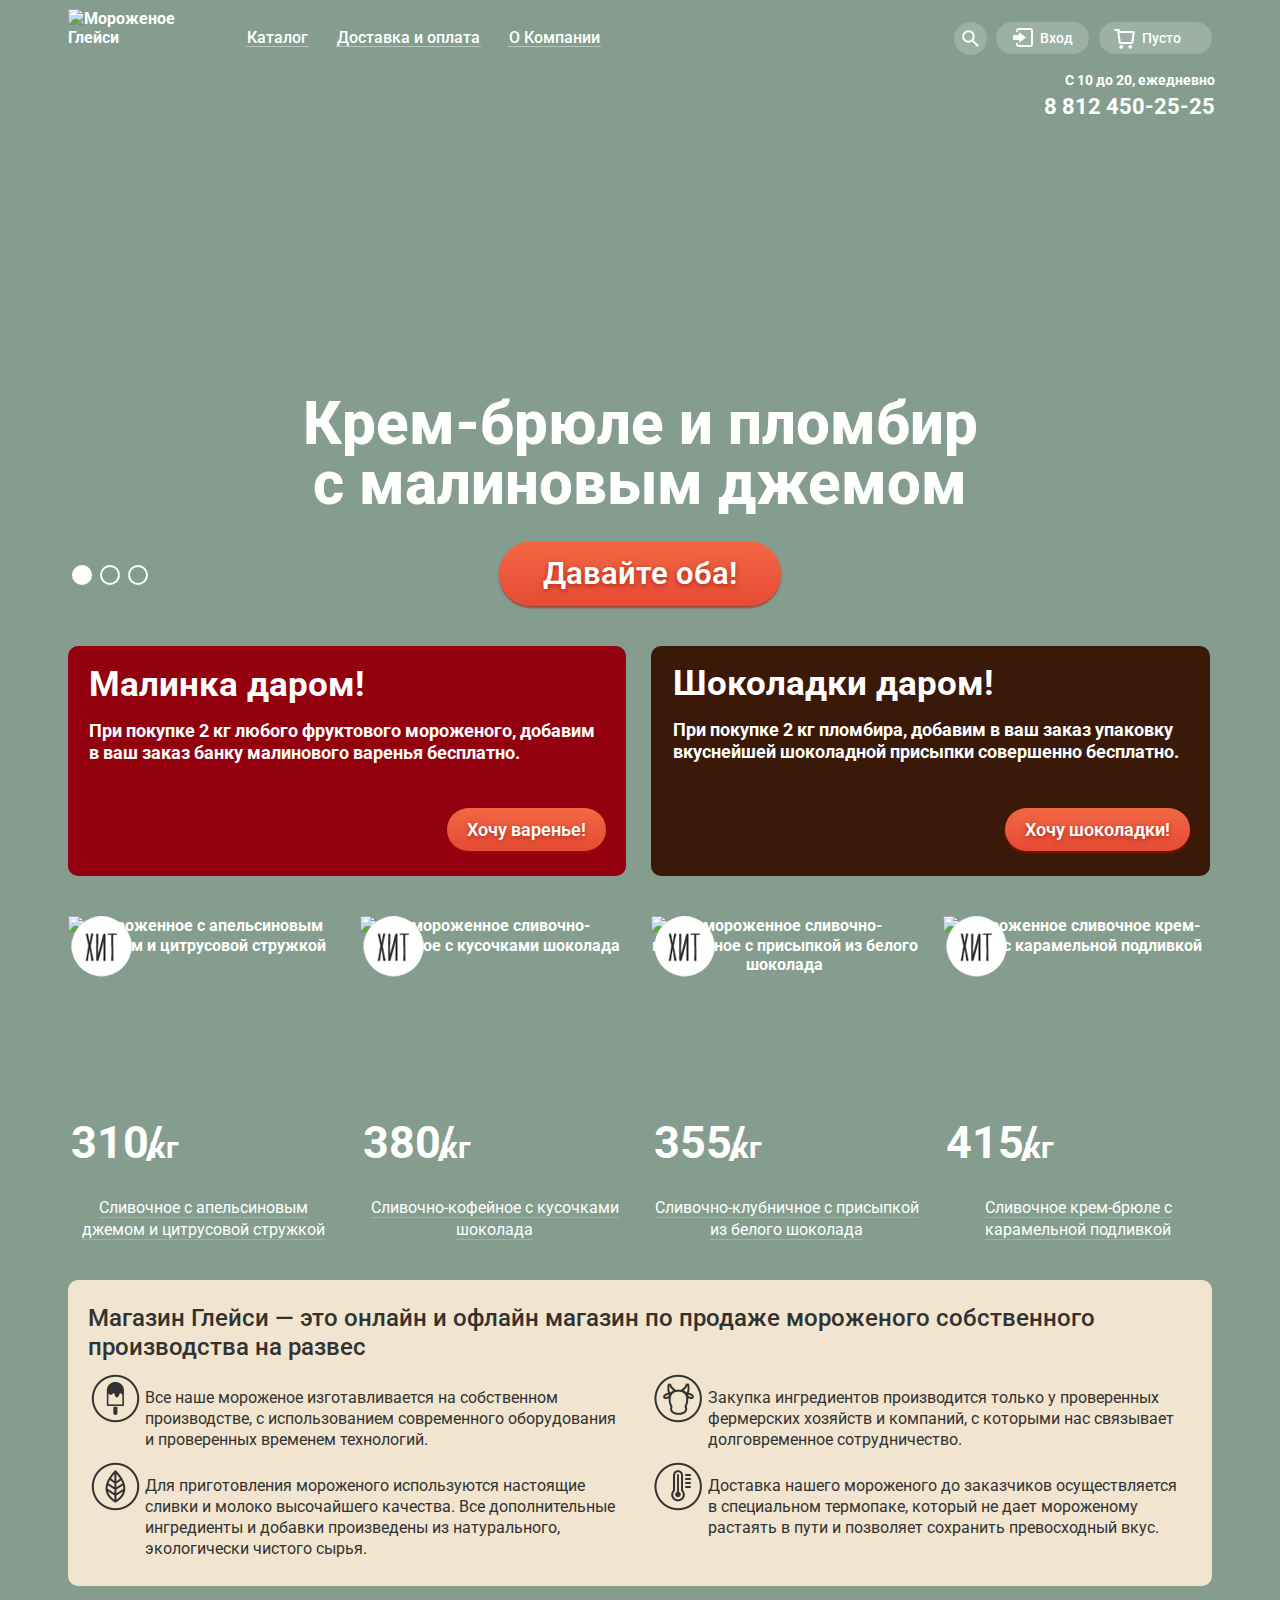
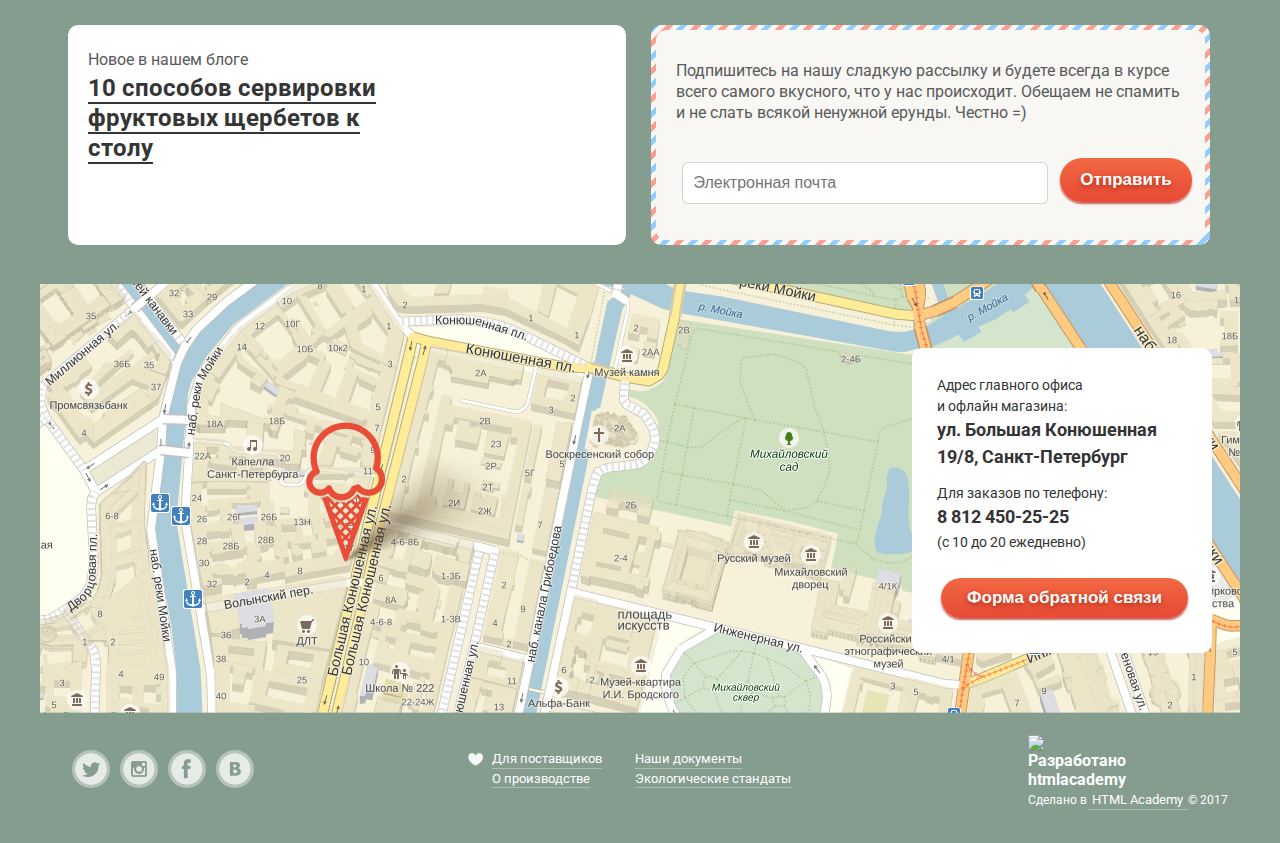
==== commit 6c4dabb0: "и еще чуть табов" ====
--- a/index.html
+++ b/index.html
@@ -1,291 +1,283 @@
 <!DOCTYPE html>
 <html lang="ru">
 <head>
-    <title>Глейси</title>
-    <meta charset="utf-8">
-    <link href="https://fonts.googleapis.com/css?family=Roboto:400,500,700&amp;subset=cyrillic" rel="stylesheet">
-    <link type="text/css" href="css/normalize.css" rel="stylesheet">
-    <link type="text/css" href="css/style.css" rel="stylesheet">
+	<title>Глейси</title>
+	<meta charset="utf-8">
+	<link href="https://fonts.googleapis.com/css?family=Roboto:400,500,700&amp;subset=cyrillic" rel="stylesheet">
+	<link type="text/css" href="css/normalize.css" rel="stylesheet">
+	<link type="text/css" href="css/style.css" rel="stylesheet">
 </head>
 <body>
-<input id="btn-1" name="toggle" type="radio" checked>
-<input id="btn-2" name="toggle" type="radio">
-<input id="btn-3" name="toggle" type="radio">
+<input class="slide-input" id="btn-1" name="toggle" type="radio" checked>
+<input class="slide-input" id="btn-2" name="toggle" type="radio">
+<input class="slide-input" id="btn-3" name="toggle" type="radio">
 <!-- Шапка сайта -->
 <div class="site-wrapper">
-    <div class="content-wrapper">
-        <header class="main-header clearfix">
-            <div class="left-column">
-                <img class="logo" src="img/logo.png" alt="Мороженое Глейси" height="64" width="154">
-                <nav class="main-navigation">
-                    <ul class="main-nav-menu">
-                        <li>
-                            <a class="main-nav-top" href="#">Каталог</a>
-                            <ul class="sub-menu">
-                                <li class="sub-menu-item">
-                                    <a class="bdr" href="#">Новинки</a>
-                                </li>
-                                <li class="sub-menu-item">
-                                    <a href="catalog.html">Сливочное</a>
-                                </li>
-                                <li class="sub-menu-item">
-                                    <a href="#">Щербеты</a>
-                                </li>
-                                <li class="sub-menu-item">
-                                    <a href="#">Фруктовый лед</a>
-                                </li>
-                                <li class="sub-menu-item">
-                                    <a href="#">Мелорин</a>
-                                </li>
-                            </ul>
-                        </li>
-                        <li><a class="main-nav-top" href="#">Доставка и оплата</a></li>
-                        <li><a class="main-nav-top" href="#">О Компании</a></li>
-                    </ul>
-                </nav>
-            </div>
-            <div class="right-column">
-                <div class="header-search">
-                    <div class="icon-search">
-                        <a class="header-link" href="#"></a>
-                    </div>
-                    <div class="header-search-form">
-                        <form class="block-header-search-form" action="#" method="post">
-                            <input id="search-block" name="search" type="text" placeholder="Что ищем?">
-                            <label for="search-block"></label>
-                        </form>
-                    </div>
-                </div>
-                <div class="user-block">
-                    <a class="header-link" href="#">Вход</a>
-                    <div class="login-block-form">
-                        <form class="user-block-form" action="#" method="post">
-                            <input id="email" name="email" type="email" placeholder="Электронная почта">
-                            <label for="email"></label>
-                            <input id="password" name="password" type="password" placeholder="Пароль">
-                            <label for="password"></label>
-                            <div class="enter">
-                                <input class="btn" name="Войти" type="submit" value="Войти">
-                            </div>
-                            <div class="links">
-                                <a class="forgot-password" href="#">Забыли пароль?</a>
-                                <a class="new-registration" href="#">Новая регистрация</a>
-                            </div>
-                        </form>
-                    </div>
-                </div>
-                <div class="header-backet">
-                    <a class="header-link" href="#">Пусто</a>
-                </div>
-                <div class="header-contact clearfix">
-                    <p>C 10 до 20, ежедневно</p>
-                    <p>8 812 450-25-25</p>
-                </div>
-            </div>
-        </header>
-        <!-- Слайдер-->
-        <div class="slider">
-            <div class="slide" id="slide1">
-                <div class="slide-title">Крем-брюле и пломбир с малиновым джемом</div>
-                <a class="slide-btn" href="#">Давайте оба!</a>
-            </div>
-            <div class="slide" id="slide2">
-                <div class="slide-title">Шоколадный пломбир и лимонный сорбет</div>
-                <a class="slide-btn" href="#">Давайте оба!</a>
-            </div>
-            <div class="slide" id="slide3">
-                <div class="slide-title">Пломбир с помадкой и клубничный щербет</div>
-                <a class="slide-btn" href="#">Давайте оба!</a>
-            </div>
-            <div class="slider-controls">
-                <label for="btn-1"></label>
-                <label for="btn-2"></label>
-                <label for="btn-3"></label>
-            </div>
-        </div>
-        <!--Основное содержание  -->
-        <main class="main-content">
-            <div class="stock">
-                <div class="stock-left">
-                    <h3>Малинка даром!</h3>
-                    <p>При покупке 2 кг любого фруктового мороженого, добавим в ваш заказ банку малинового варенья бесплатно.
-                    </p>
-                    <a class="btn" href="#">Хочу варенье!</a>
-                </div>
-                <div class="stock-right">
-                    <h3>Шоколадки даром!</h3>
-                    <p>При покупке 2 кг пломбира, добавим в ваш заказ упаковку вкуснейшей шоколадной присыпки совершенно бесплатно.
-                    </p>
-                    <a class="btn" href="#">Хочу шоколадки!</a>
-                </div>
-            </div>
-            <!-- Товары -->
-            <section class="catalog">
-                <article class="item">
-                    <figure class="item-hit hit">
-                        <img src="img/ice-cream-item1.png" alt="мороженное с апельсиновым джемом и цитрусовой стружкой" height="267" width="267">
-                    </figure>
-                    <span class="catalog-price">310₽/
-								<span>кг</span>
-							</span>
-                    <a class="catalog-title">Сливочное с апельсиновым джемом и цитрусовой стружкой</a>
-                    <div class="additional">
-                        <a class="btn catalog-btn" href="#">Быстрый просмотр</a>
-                    </div>
-                </article>
-                <article class="item">
-                    <figure class="item-hit hit">
-                        <img src="img/ice-cream-item2.png" alt="мороженное сливочно-кофейное с кусочками шоколада" height="267" width="267">
-                    </figure>
-                    <span class="catalog-price">380₽/
-								<span>кг</span>
-							</span>
-                    <a class="catalog-title">Сливочно-кофейное с кусочками шоколада</a>
-                    <div class="additional">
-                        <a class="btn catalog-btn" href="#">Быстрый просмотр</a>
-                    </div>
-                </article>
-                <article class="item">
-                    <figure class="item-hit hit">
-                        <img src="img/ice-cream-item3.png" alt="мороженное сливочно-клубничное с присыпкой из белого шоколада" height="267" width="267">
-                    </figure>
-                    <span class="catalog-price">355₽/
-								<span>кг</span>
-							</span>
-                    <a class="catalog-title">Сливочно-клубничное с присыпкой из белого шоколада</a>
-                    <div class="additional">
-                        <a class="btn catalog-btn" href="#">Быстрый просмотр</a>
-                    </div>
-                </article>
-                <article class="item">
-                    <figure class="item-hit hit">
-                        <img src="img/ice-cream-item4.png" alt="мороженное cливочное крем-брюле с карамельной подливкой" height="267" width="267">
-                    </figure>
-                    <span class="catalog-price">415₽/
-								<span>кг</span>
-							</span>
-                    <a class="catalog-title">Сливочное крем-брюле с карамельной подливкой</a>
-                    <div class="additional">
-                        <a class="btn catalog-btn" href="#">Быстрый просмотр</a>
-                    </div>
-                </article>
-            </section>
-            <!-- Блок описания -->
-            <div class="title-about">
-                <h1>Магазин Глейси  — это онлайн и офлайн магазин по продаже мороженого собственного производства на развес</h1>
-                <div class="about-left-top box ">
-                    <p>Все наше мороженое изготавливается на собственном производстве, с использованием современного оборудования и проверенных временем технологий.</p>
-                </div>
-                <div class="about-left-bottom box">
-                    <p>Закупка ингредиентов  производится только у проверенных фермерских хозяйств и компаний, с которыми нас связывает долговременное сотрудничество.</p>
-                </div>
-                <div class="about-right-top box">
-                    <p>Для приготовления мороженого используются настоящие сливки и молоко высочайшего качества. Все дополнительные ингредиенты и добавки произведены из натурального, экологически чистого сырья.</p>
-                </div>
-                <div class="about-right-bottom box">
-                    <p>Доставка нашего мороженого до заказчиков осуществляется в специальном термопаке, который не дает мороженому растаять в пути и позволяет сохранить превосходный вкус.</p>
-                </div>
-            </div>
-            <!-- Новости -->
-            <div class="blog-subscription">
-                <div class="block-n-d blog">
-                    <p class="text-news">Новое в нашем блоге</p>
-                    <div class="link-news">
-								<span >
-									<a href="#">10 способов сервировки фруктовых щербетов к столу</a>
-								</span>
-                    </div>
-                </div>
-                <!--Форма подписки-->
-                <div class="block-n-d subscription">
-                    <div class="block-white">
-                        <p class="block-white-text">Подпишитесь на нашу сладкую рассылку и будете всегда в курсе всего самого вкусного, что у нас происходит. Обещаем не спамить и не слать всякой ненужной ерунды. Честно =) </p>
-                        <form class="email-block" action="#" method="post">
-                            <div class="subscription-block">
-                                <input class="email-field" id="subscription" name="mail" type="text" placeholder="Электронная почта">
-                                <label class="email-label" for="subscription">Электронная почта</label>
-                            </div>
-                            <button class="btn" type="submit">Отправить</button>
-                        </form>
-                    </div>
-                </div>
-            </div>
-        </main>
-    </div>
-    <!--Карта  -->
-    <div class="maps-wrapper clearfix">
-        <div class="map">
-            <div id="yandex-map"></div>
-        </div>
-    </div>
-    <!-- Адресс и контактная форма -->
-    <div class="content-wrapper">
-        <div class="contact-form clearfix">
-            <div class="contact-form-adress">
-                <p>Адрес главного офиса<br>
-                    и офлайн магазина:<br>
-                    <span>ул. Большая Конюшенная 19/8, Санкт-Петербург</span>
-                </p>
-                <p>Для заказов по телефону:<br>
-                    <span>8 812 450-25-25</span>
-                    (с 10 до 20 ежедневно)
-                </p>
-                <button class="form-btn btn" type="button">Форма обратной связи</button>
-            </div>
-        </div>
-    </div>
-    <!-- Подвал -->
-    <footer class="main-footer clearfix">
-        <div class="content-wrapper clearfix">
-            <div class="footer-social">
-                <a class="social-btn social-btn-tv" href="#"></a>
-                <a class="social-btn social-btn-inst" href="#"></a>
-                <a class="social-btn social-btn-fb" href="#"></a>
-                <a class="social-btn social-btn-vk" href="#"></a>
-            </div>
-            <div class="menu-second clearfix">
-                <div class="menu-second-center1">
-                    <div class="center">
-                        <a class="heart" href="#">Для поставщиков</a>
-                    </div>
-                    <div class="center">
-                        <a href="#">О производстве</a>
-                    </div>
-                </div>
-                <div class="menu-second-center2">
-                    <div class="center">
-                        <a href="#">Наши документы</a>
-                    </div>
-                    <div class="center">
-                        <a href="#">Экологические стандаты</a>
-                    </div>
-                </div>
-            </div>
-            <div class="footer-copyright">
-                <img src="img/html-academy.png" alt="Разработано htmlacademy" height="38" width="108">
-                <span>Сделано в<a class href="https://htmlacademy.ru"> HTML Academy </a>&#169; 2017</span>
-            </div>
-        </div>
-    </footer>
+	<div class="content-wrapper">
+		<header class="main-header clearfix">
+			<div class="left-column">
+				<img class="logo" src="img/logo.png" alt="Мороженое Глейси" height="64" width="154">
+				<nav class="main-navigation">
+					<ul class="main-nav-menu">
+						<li>
+							<a class="main-nav-top" href="#">Каталог</a>
+							<ul class="sub-menu">
+								<li class="sub-menu-item">
+									<a class="bdr" href="#">Новинки</a>
+								</li>
+								<li class="sub-menu-item">
+									<a href="catalog.html">Сливочное</a>
+								</li>
+								<li class="sub-menu-item">
+									<a href="#">Щербеты</a>
+								</li>
+								<li class="sub-menu-item">
+									<a href="#">Фруктовый лед</a>
+								</li>
+								<li class="sub-menu-item">
+									<a href="#">Мелорин</a>
+								</li>
+							</ul>
+						</li>
+						<li><a class="main-nav-top" href="#">Доставка и оплата</a></li>
+						<li><a class="main-nav-top" href="#">О Компании</a></li>
+					</ul>
+				</nav>
+			</div>
+			<div class="right-column">
+				<div class="header-search">
+					<div class="icon-search">
+						<a class="header-link" href="#"></a>
+					</div>
+					<div class="header-search-form">
+						<form class="block-header-search-form" action="#" method="post">
+							<input id="search-block" name="search" type="text" placeholder="Что ищем?">
+							<label for="search-block"></label>
+						</form>
+					</div>
+				</div>
+				<div class="user-block">
+					<a class="header-link" href="#">Вход</a>
+					<div class="login-block-form">
+						<form class="user-block-form" action="#" method="post">
+							<input id="email" name="email" type="email" placeholder="Электронная почта">
+							<label for="email"></label>
+							<input id="password" name="password" type="password" placeholder="Пароль">
+							<label for="password"></label>
+							<div class="enter">
+								<input class="btn" name="Войти" type="submit" value="Войти">
+							</div>
+							<div class="links">
+								<a class="forgot-password" href="#">Забыли пароль?</a>
+								<a class="new-registration" href="#">Новая регистрация</a>
+							</div>
+						</form>
+					</div>
+				</div>
+				<div class="header-backet">
+					<a class="header-link" href="#">Пусто</a>
+				</div>
+				<div class="header-contact clearfix">
+					<p>C 10 до 20, ежедневно</p>
+					<p>8 812 450-25-25</p>
+				</div>
+			</div>
+		</header>
+		<!-- Слайдер-->
+		<div class="slider">
+			<div class="slide" id="slide1">
+				<div class="slide-title">Крем-брюле и пломбир с малиновым джемом</div>
+				<a class="slide-btn" href="#">Давайте оба!</a>
+			</div>
+			<div class="slide" id="slide2">
+				<div class="slide-title">Шоколадный пломбир и лимонный сорбет</div>
+				<a class="slide-btn" href="#">Давайте оба!</a>
+			</div>
+			<div class="slide" id="slide3">
+				<div class="slide-title">Пломбир с помадкой и клубничный щербет</div>
+				<a class="slide-btn" href="#">Давайте оба!</a>
+			</div>
+			<div class="slider-controls">
+				<label for="btn-1"></label>
+				<label for="btn-2"></label>
+				<label for="btn-3"></label>
+			</div>
+		</div>
+		<!--Основное содержание  -->
+		<main class="main-content">
+			<div class="stock">
+				<div class="stock-left">
+					<h3>Малинка даром!</h3>
+					<p>При покупке 2 кг любого фруктового мороженого, добавим в ваш заказ банку малинового варенья бесплатно.
+					</p>
+					<a class="btn" href="#">Хочу варенье!</a>
+				</div>
+				<div class="stock-right">
+					<h3>Шоколадки даром!</h3>
+					<p>При покупке 2 кг пломбира, добавим в ваш заказ упаковку вкуснейшей шоколадной присыпки совершенно бесплатно.
+					</p>
+					<a class="btn" href="#">Хочу шоколадки!</a>
+				</div>
+			</div>
+			<!-- Товары -->
+			<section class="catalog">
+				<article class="item">
+					<figure class="item-hit hit">
+						<img src="img/ice-cream-item1.png" alt="мороженное с апельсиновым джемом и цитрусовой стружкой" height="267" width="267">
+					</figure>
+					<span class="catalog-price">310 <span class="rubl"></span>/<span>кг</span></span>
+					<a class="catalog-title">Сливочное с апельсиновым джемом и цитрусовой стружкой</a>
+					<div class="additional">
+						<a class="btn catalog-btn" href="#">Быстрый просмотр</a>
+					</div>
+				</article>
+				<article class="item">
+					<figure class="item-hit hit">
+						<img src="img/ice-cream-item2.png" alt="мороженное сливочно-кофейное с кусочками шоколада" height="267" width="267">
+					</figure>
+					<span class="catalog-price">380 <span class="rubl"></span>/<span>кг</span></span>
+					<a class="catalog-title">Сливочно-кофейное с кусочками шоколада</a>
+					<div class="additional">
+						<a class="btn catalog-btn" href="#">Быстрый просмотр</a>
+					</div>
+				</article>
+				<article class="item">
+					<figure class="item-hit hit">
+						<img src="img/ice-cream-item3.png" alt="мороженное сливочно-клубничное с присыпкой из белого шоколада" height="267" width="267">
+					</figure>
+					<span class="catalog-price">355 <span class="rubl"></span>/<span>кг</span></span>
+					<a class="catalog-title">Сливочно-клубничное с присыпкой из белого шоколада</a>
+					<div class="additional">
+						<a class="btn catalog-btn" href="#">Быстрый просмотр</a>
+					</div>
+				</article>
+				<article class="item">
+					<figure class="item-hit hit">
+						<img src="img/ice-cream-item4.png" alt="мороженное cливочное крем-брюле с карамельной подливкой" height="267" width="267">
+					</figure>
+					<span class="catalog-price">415 <span class="rubl"></span>/<span>кг</span></span>
+					<a class="catalog-title">Сливочное крем-брюле с карамельной подливкой</a>
+					<div class="additional">
+						<a class="btn catalog-btn" href="#">Быстрый просмотр</a>
+					</div>
+				</article>
+			</section>
+			<!-- Блок описания -->
+			<div class="title-about">
+				<h1>Магазин Глейси  — это онлайн и офлайн магазин по продаже мороженого собственного производства на развес</h1>
+				<div class="about-left-top box ">
+					<p>Все наше мороженое изготавливается на собственном производстве, с использованием современного оборудования и проверенных временем технологий.</p>
+				</div>
+				<div class="about-left-bottom box">
+					<p>Закупка ингредиентов  производится только у проверенных фермерских хозяйств и компаний, с которыми нас связывает долговременное сотрудничество.</p>
+				</div>
+				<div class="about-right-top box">
+					<p>Для приготовления мороженого используются настоящие сливки и молоко высочайшего качества. Все дополнительные ингредиенты и добавки произведены из натурального, экологически чистого сырья.</p>
+				</div>
+				<div class="about-right-bottom box">
+					<p>Доставка нашего мороженого до заказчиков осуществляется в специальном термопаке, который не дает мороженому растаять в пути и позволяет сохранить превосходный вкус.</p>
+				</div>
+			</div>
+			<!-- Новости -->
+			<div class="blog-subscription">
+				<div class="block-n-d blog">
+					<p class="text-news">Новое в нашем блоге</p>
+					<div class="link-news">
+						<span>
+							<a href="#">10 способов сервировки фруктовых щербетов к столу</a>
+						</span>
+					</div>
+				</div>
+				<!--Форма подписки-->
+				<div class="block-n-d subscription">
+					<div class="block-white">
+						<p class="block-white-text">Подпишитесь на нашу сладкую рассылку и будете всегда в курсе всего самого вкусного, что у нас происходит. Обещаем не спамить и не слать всякой ненужной ерунды. Честно =) </p>
+						<form class="email-block" action="#" method="post">
+							<div class="subscription-block">
+								<input class="email-field" id="subscription" name="mail" type="text" placeholder="Электронная почта">
+								<label class="email-label" for="subscription">Электронная почта</label>
+							</div>
+							<button class="btn" type="submit">Отправить</button>
+						</form>
+					</div>
+				</div>
+			</div>
+		</main>
+	</div>
+	<!--Карта  -->
+	<div class="maps-wrapper clearfix">
+		<div class="map">
+			<div id="yandex-map"></div>
+		</div>
+	</div>
+	<!-- Адресс и контактная форма -->
+	<div class="content-wrapper">
+		<div class="contact-form clearfix">
+			<div class="contact-form-adress">
+				<p>Адрес главного офиса<br>
+					и офлайн магазина:<br>
+					<span>ул. Большая Конюшенная 19/8, Санкт-Петербург</span>
+				</p>
+				<p>Для заказов по телефону:<br>
+					<span>8 812 450-25-25</span>
+					(с 10 до 20 ежедневно)
+				</p>
+				<button class="form-btn btn" type="button">Форма обратной связи</button>
+			</div>
+		</div>
+	</div>
+	<!-- Подвал -->
+	<footer class="main-footer clearfix">
+		<div class="content-wrapper clearfix">
+			<div class="footer-social">
+				<a class="social-btn social-btn-tv" href="#"></a>
+				<a class="social-btn social-btn-inst" href="#"></a>
+				<a class="social-btn social-btn-fb" href="#"></a>
+				<a class="social-btn social-btn-vk" href="#"></a>
+			</div>
+			<div class="menu-second clearfix">
+				<div class="menu-second-center1">
+					<div class="center">
+						<a class="heart" href="#">Для поставщиков</a>
+					</div>
+					<div class="center">
+						<a href="#">О производстве</a>
+					</div>
+				</div>
+				<div class="menu-second-center2">
+					<div class="center">
+						<a href="#">Наши документы</a>
+					</div>
+					<div class="center">
+						<a href="#">Экологические стандаты</a>
+					</div>
+				</div>
+			</div>
+			<div class="footer-copyright">
+				<img src="img/html-academy.png" alt="Разработано htmlacademy" height="38" width="108">
+				<span>Сделано в<a class href="https://htmlacademy.ru"> HTML Academy </a>&#169; 2017</span>
+			</div>
+		</div>
+	</footer>
 </div>
 <div class="modal-content modal-show">
-    <button class="modal-content-close" type="button" title="Закрыть">Закрыть</button>
-    <form class="feedback-form" action="#" method="post">
-        <h3 class="modal-content-title">Мы обязательно Вам ответим!</h3>
-        <div class="control">
-            <input id="modal-name" name="name" type="text" placeholder="Как Вас зовут?">
-            <label for="modal-name">Как Вас зовут?</label>
-        </div>
-        <div class="control">
-            <input id="modal-email" name="email" type="text" placeholder="Ваша почта для ответа?">
-            <label for="modal-email">Ваша почта для ответа?</label>
-        </div>
-        <div class="control">
-            <textarea id="modal-text" name="text" cols="30" placeholder="Напишите что-нибудь..." rows="5"></textarea>
-            <label for="modal-text">Напишите что-нибудь...</label>
-        </div>
-        <input class="btn" name="Отправить" type="submit" value="Отправить">
-    </form>
+	<button class="modal-content-close" type="button" title="Закрыть">Закрыть</button>
+	<form class="feedback-form" action="#" method="post">
+		<h3 class="modal-content-title">Мы обязательно Вам ответим!</h3>
+		<div class="control">
+			<input id="modal-name" name="name" type="text" placeholder="Как Вас зовут?">
+			<label for="modal-name">Как Вас зовут?</label>
+		</div>
+		<div class="control">
+			<input id="modal-email" name="email" type="text" placeholder="Ваша почта для ответа?">
+			<label for="modal-email">Ваша почта для ответа?</label>
+		</div>
+		<div class="control">
+			<textarea id="modal-text" name="text" cols="30" placeholder="Напишите что-нибудь..." rows="5"></textarea>
+			<label for="modal-text">Напишите что-нибудь...</label>
+		</div>
+		<input class="btn" name="Отправить" type="submit" value="Отправить">
+	</form>
 </div>
 <div class="modal-shadow modal-show"></div>
 <script src="https://api-maps.yandex.ru/services/constructor/1.0/js/?sid=ZRyIMFLxziNODfjjjy3DTkNcJqNhhyDD&amp;width=100%25&amp;height=430&amp;lang=ru_RU&amp;sourceType=constructor&amp;scroll=true&amp;id=yandex-map" type="text/javascript" async charset="utf-8"></script>
--- a/css/style.css
+++ b/css/style.css
@@ -9,10 +9,6 @@
   background-color: #849d8f;
 }
 
-body > input[type="radio"]{
-  display: none;
-}
-
 img{
   max-width: 100%;
   height: auto;
@@ -23,6 +19,9 @@
   box-sizing: border-box;
 }
 
+.slide-input{
+  display: none;
+}
 .site-wrapper{
   min-width: 1180px;
   background-color: #849d8f;
